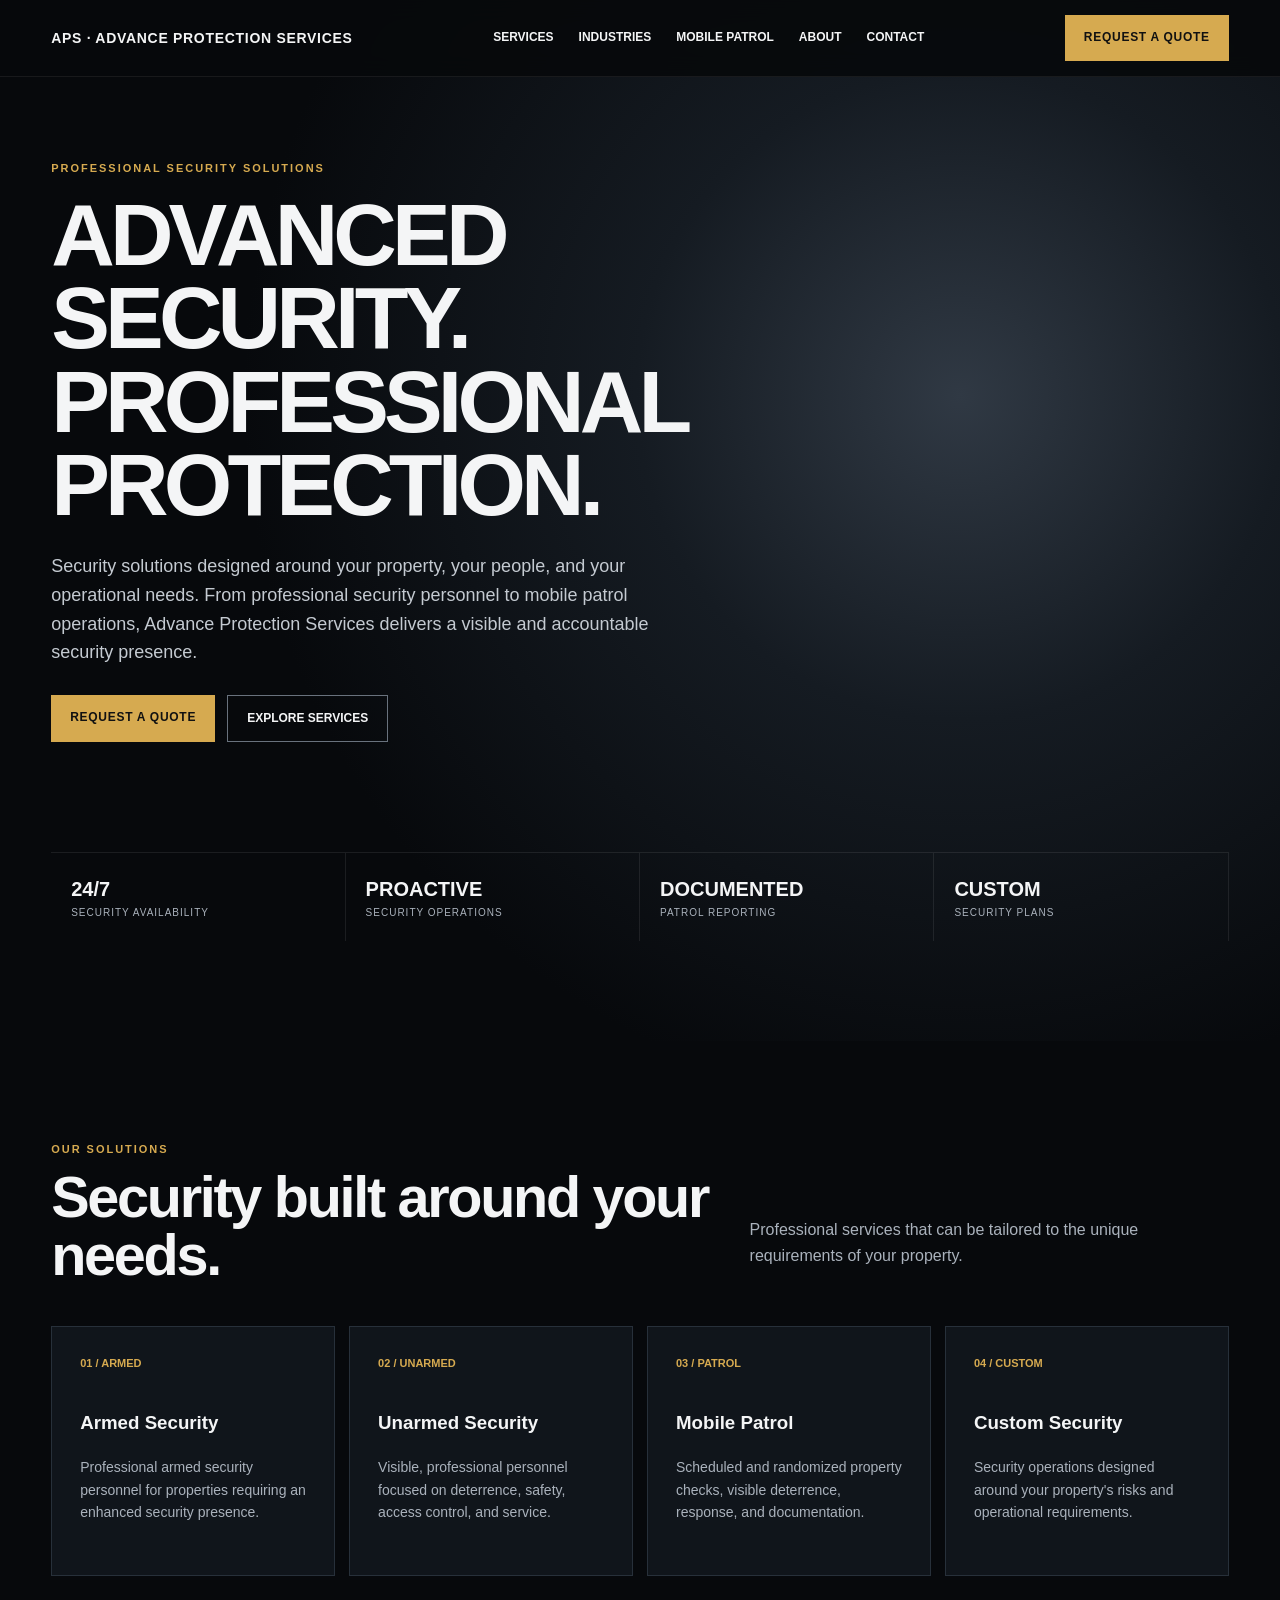
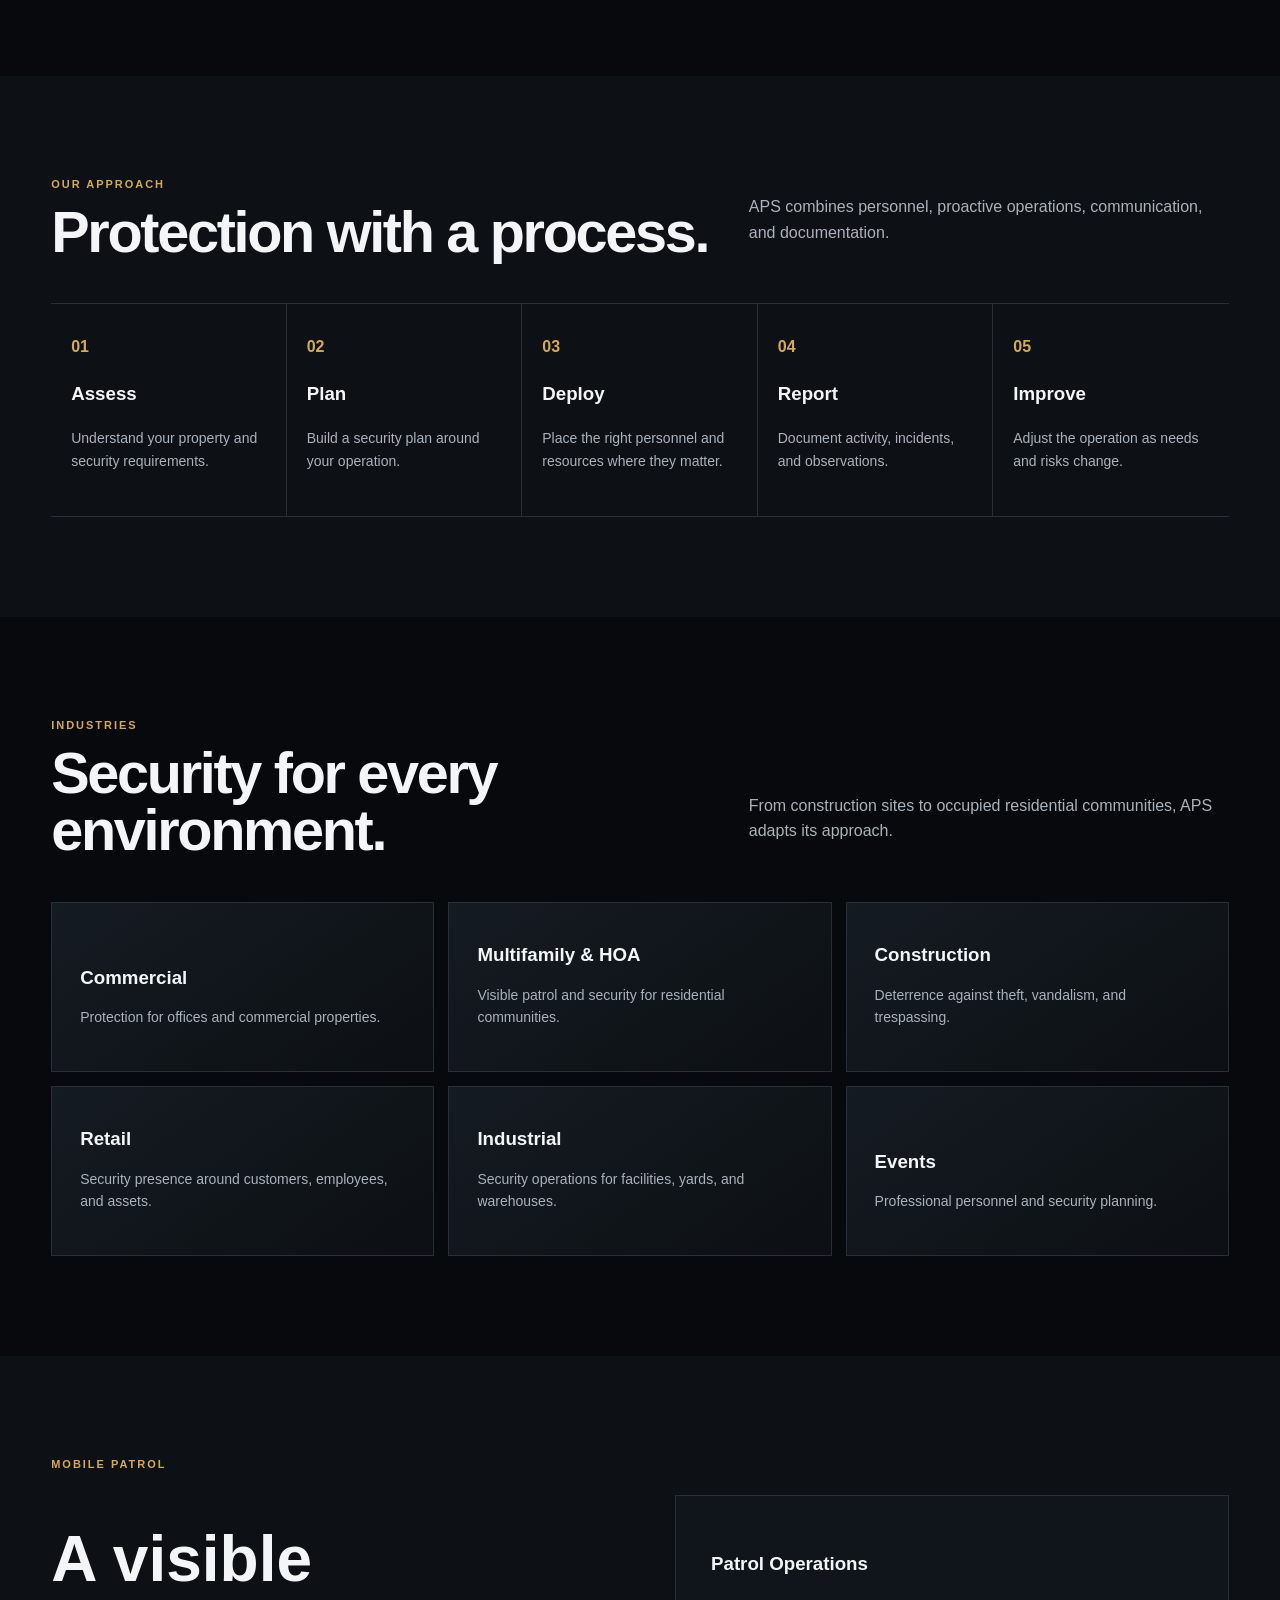
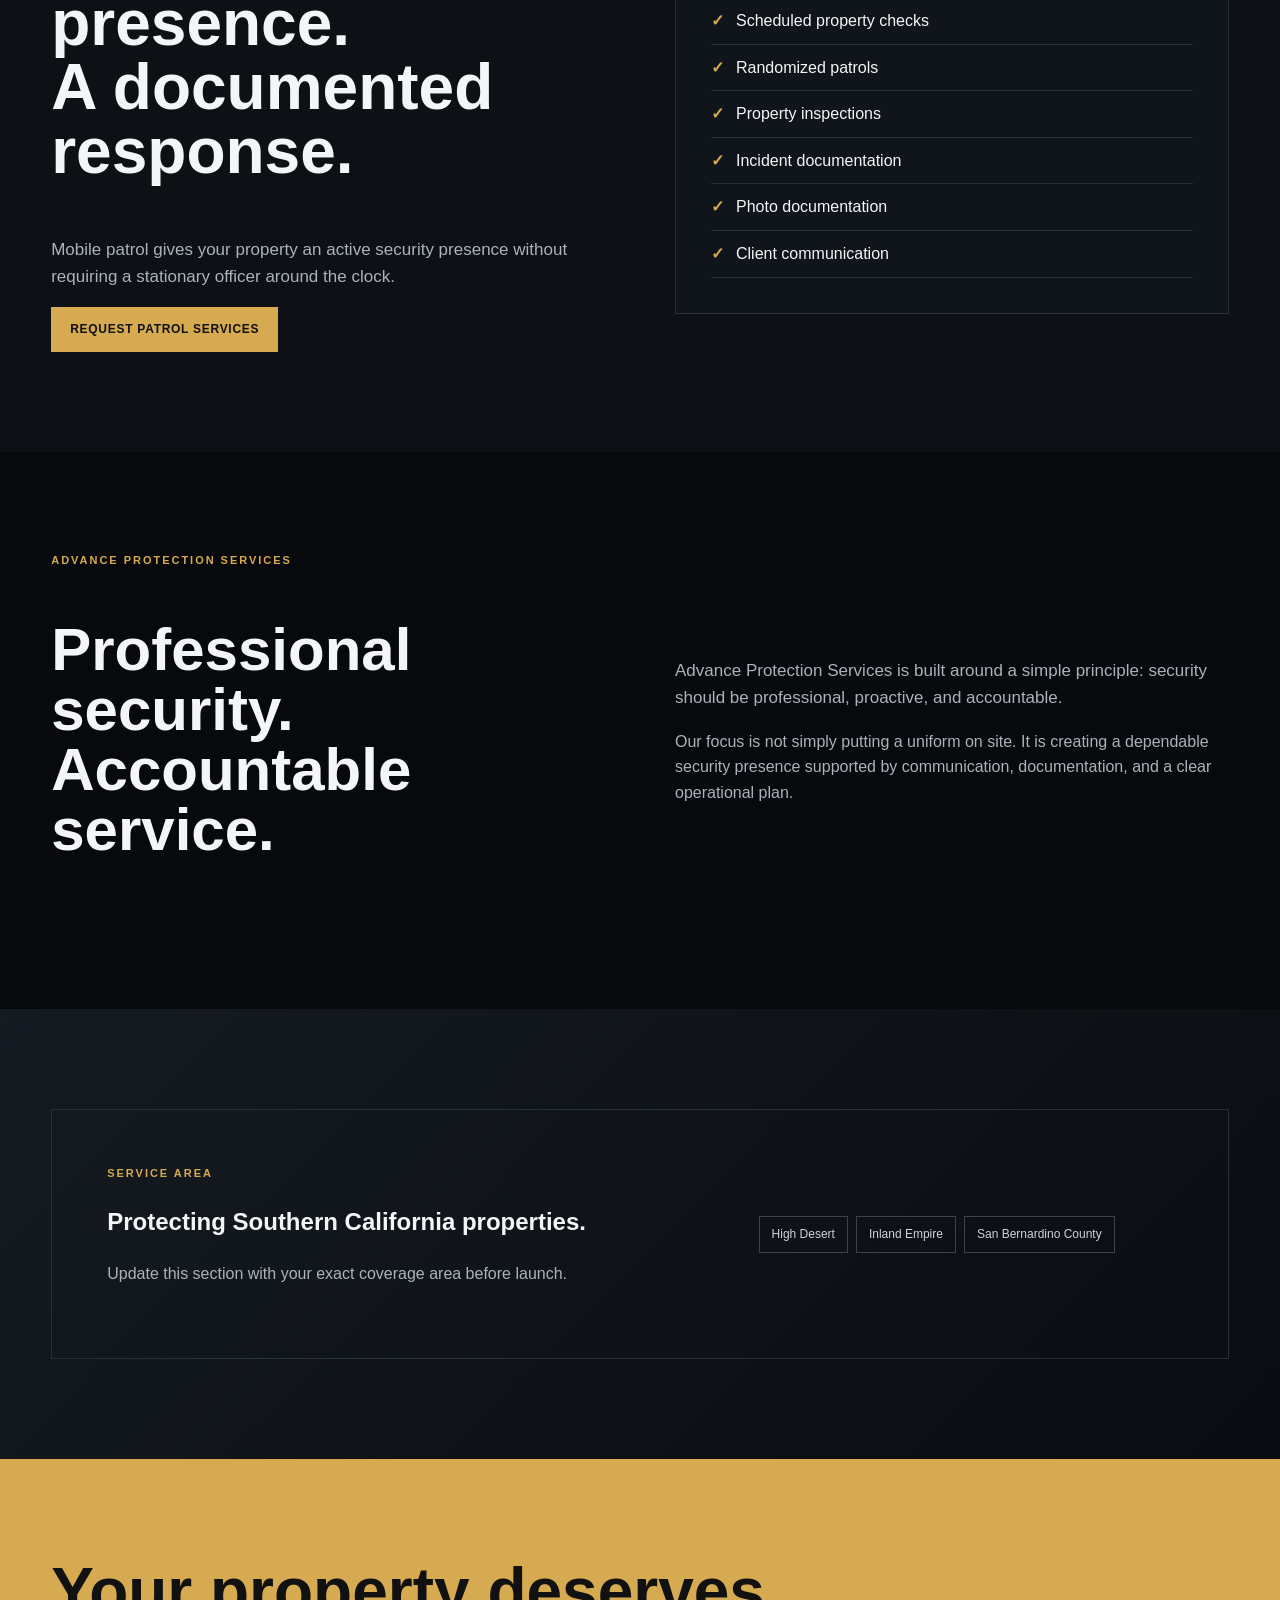
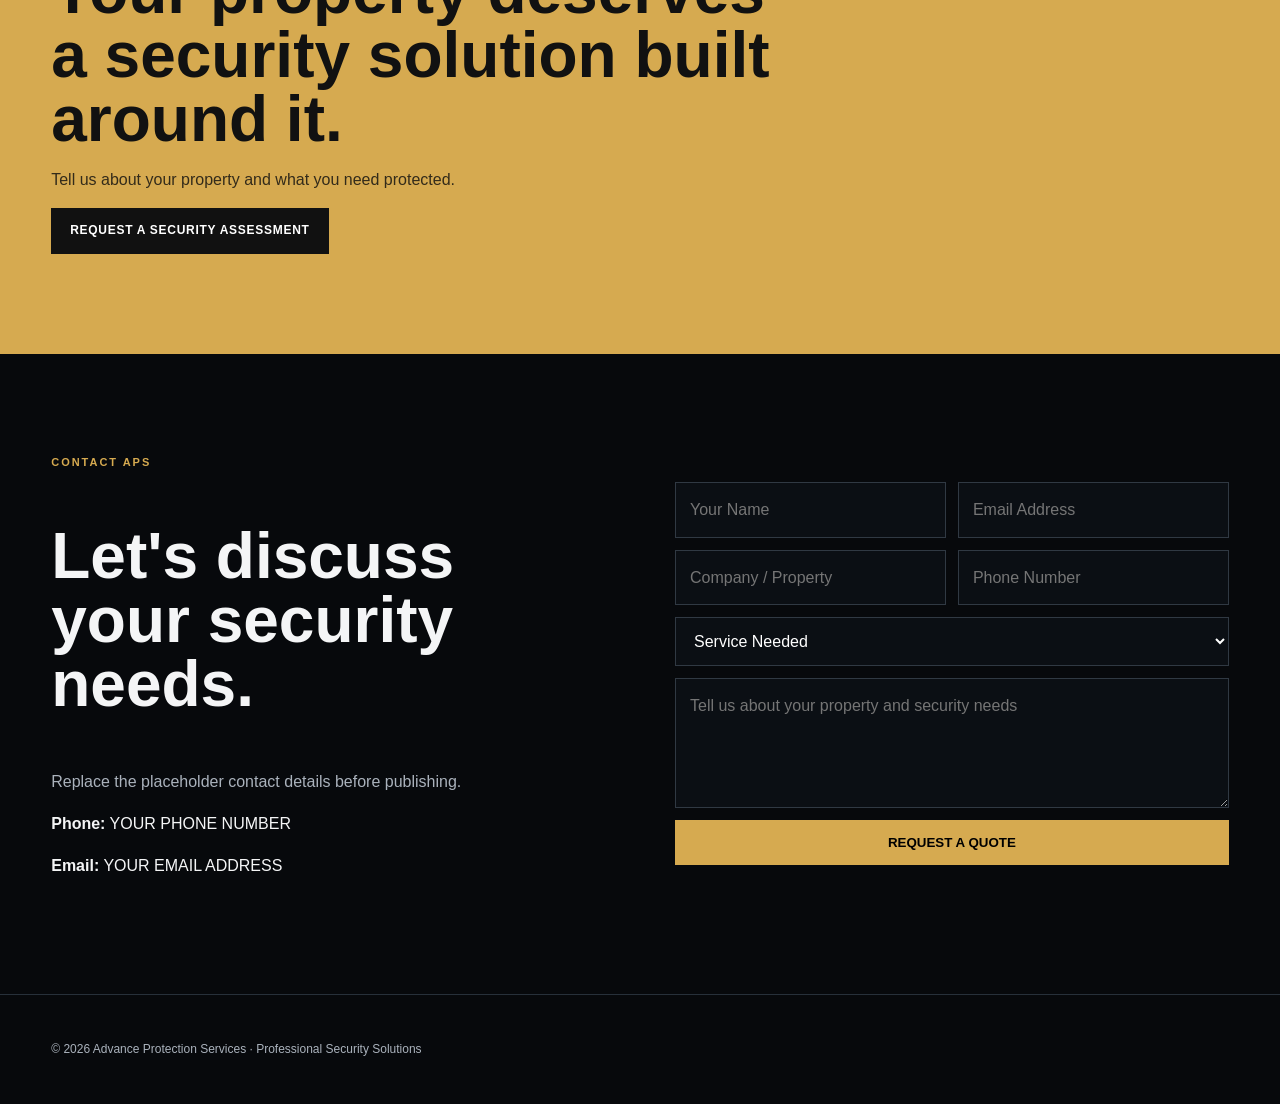
==== index.html @ 165d4939 "Create index.html" ====
<!doctype html><html lang="en"><head><meta charset="utf-8"><meta name="viewport" content="width=device-width,initial-scale=1"><title>Advance Protection Services</title><meta name="description" content="Professional security and mobile patrol services by Advance Protection Services."><style>:root{--bg:#07090c;--panel:#10151b;--line:#27303a;--text:#f4f5f6;--muted:#aab2bc;--gold:#d6aa50}*{box-sizing:border-box}html{scroll-behavior:smooth}body{margin:0;background:var(--bg);color:var(--text);font:16px/1.6 Arial,sans-serif}a{text-decoration:none;color:inherit}.wrap{width:min(1180px,92%);margin:auto}header{position:fixed;top:0;width:100%;z-index:5;background:#07090ce8;backdrop-filter:blur(12px);border-bottom:1px solid #ffffff12}.nav{height:76px;display:flex;align-items:center;justify-content:space-between}.brand{font-weight:800;letter-spacing:.05em;font-size:14px}.links{display:flex;gap:25px;font-size:12px;font-weight:700}.links a:hover{color:var(--gold)}.button{display:inline-block;padding:13px 19px;background:var(--gold);color:#111;font-weight:800;font-size:12px;letter-spacing:.06em}.hero{min-height:820px;padding-top:160px;display:flex;align-items:center;background:radial-gradient(circle at 75% 38%,#303944 0,#151b22 28%,#07090c 62%)}.hero h1{font-size:clamp(48px,7vw,88px);line-height:.95;letter-spacing:-.055em;max-width:800px;margin:15px 0 25px}.eyebrow{color:var(--gold);font-size:11px;font-weight:900;letter-spacing:.18em;text-transform:uppercase}.hero p{max-width:650px;color:#c4cad1;font-size:18px}.actions{display:flex;gap:12px;flex-wrap:wrap;margin-top:28px}.outline{border:1px solid #69727d;padding:13px 19px;font-size:12px;font-weight:800}.stats{margin-top:110px;border-top:1px solid #ffffff15;display:grid;grid-template-columns:repeat(4,1fr)}.stat{padding:20px;border-right:1px solid #ffffff15}.stat b{font-size:20px}.stat small{display:block;color:var(--muted);font-size:10px;letter-spacing:.1em;text-transform:uppercase}section{padding:100px 0}.head{display:flex;justify-content:space-between;gap:35px;align-items:end;margin-bottom:42px}.head h2{font-size:clamp(35px,4.5vw,58px);line-height:1;margin:10px 0 0;letter-spacing:-.04em}.head p{max-width:480px;color:var(--muted)}.cards{display:grid;grid-template-columns:repeat(4,1fr);gap:14px}.card{background:var(--panel);border:1px solid var(--line);padding:28px;min-height:250px}.num{color:var(--gold);font-size:11px;font-weight:800}.card h3{margin-top:35px}.card p,.step p,.industry p{color:var(--muted);font-size:14px}.dark{background:#0d1116}.steps{display:grid;grid-template-columns:repeat(5,1fr);border-block:1px solid var(--line)}.step{padding:30px 20px;border-right:1px solid var(--line)}.step:last-child{border:0}.step b{color:var(--gold)}.industries{display:grid;grid-template-columns:repeat(3,1fr);gap:14px}.industry{min-height:170px;padding:28px;background:linear-gradient(145deg,#151b22,#0c1014);border:1px solid var(--line);display:flex;flex-direction:column;justify-content:end}.industry h3{margin:0}.split{display:grid;grid-template-columns:1fr 1fr;gap:70px;align-items:center}.feature{background:var(--panel);border:1px solid var(--line);padding:35px}.check{padding:10px 0;border-bottom:1px solid var(--line)}.check:before{content:'✓';color:var(--gold);font-weight:900;margin-right:12px}.area{background:linear-gradient(135deg,#151b22,#090c10)}.area-box{border:1px solid var(--line);padding:55px;display:grid;grid-template-columns:1.2fr .8fr;gap:30px}.pills{display:flex;flex-wrap:wrap;gap:8px;align-content:center}.pill{border:1px solid #3a444f;padding:8px 12px;color:#cdd3da;font-size:12px}.quote{background:var(--gold);color:#111}.quote h2{font-size:clamp(38px,5vw,65px);line-height:1;max-width:760px;margin:0}.quote p{max-width:580px;color:#332b1a}.darkbtn{background:#111;color:#fff}.contact form{display:grid;gap:12px}.grid2{display:grid;grid-template-columns:1fr 1fr;gap:12px}input,select,textarea{width:100%;background:#0b0f14;color:white;border:1px solid #303943;padding:14px;font:inherit}textarea{min-height:130px}.submit{background:var(--gold);border:0;padding:15px;font-weight:900;cursor:pointer}footer{padding:45px 0;border-top:1px solid var(--line);color:var(--muted);font-size:12px}@media(max-width:900px){.links{display:none}.cards{grid-template-columns:1fr 1fr}.steps{grid-template-columns:1fr 1fr}.step:nth-child(2n){border-right:0}.industries{grid-template-columns:1fr 1fr}.split,.area-box{grid-template-columns:1fr}.stats{grid-template-columns:1fr 1fr}}@media(max-width:600px){section{padding:75px 0}.hero{min-height:850px}.hero h1{font-size:50px}.cards,.industries,.steps,.grid2{grid-template-columns:1fr}.steps .step{border-right:0;border-bottom:1px solid var(--line)}.stats{margin-top:70px}.area-box{padding:28px}.head{display:block}}
</style></head><body><header><div class="wrap nav"><a class="brand" href="#home">APS · ADVANCE PROTECTION SERVICES</a><nav class="links"><a href="#services">SERVICES</a><a href="#industries">INDUSTRIES</a><a href="#patrol">MOBILE PATROL</a><a href="#about">ABOUT</a><a href="#contact">CONTACT</a></nav><a class="button" href="#contact">REQUEST A QUOTE</a></div></header><main><section class="hero" id="home"><div class="wrap"><div class="eyebrow">Professional Security Solutions</div><h1>ADVANCED SECURITY.<br>PROFESSIONAL PROTECTION.</h1><p>Security solutions designed around your property, your people, and your operational needs. From professional security personnel to mobile patrol operations, Advance Protection Services delivers a visible and accountable security presence.</p><div class="actions"><a class="button" href="#contact">REQUEST A QUOTE</a><a class="outline" href="#services">EXPLORE SERVICES</a></div><div class="stats"><div class="stat"><b>24/7</b><small>Security Availability</small></div><div class="stat"><b>PROACTIVE</b><small>Security Operations</small></div><div class="stat"><b>DOCUMENTED</b><small>Patrol Reporting</small></div><div class="stat"><b>CUSTOM</b><small>Security Plans</small></div></div></div></section><section id="services"><div class="wrap"><div class="head"><div><div class="eyebrow">Our Solutions</div><h2>Security built around your needs.</h2></div><p>Professional services that can be tailored to the unique requirements of your property.</p></div><div class="cards"><article class="card"><div class="num">01 / ARMED</div><h3>Armed Security</h3><p>Professional armed security personnel for properties requiring an enhanced security presence.</p></article><article class="card"><div class="num">02 / UNARMED</div><h3>Unarmed Security</h3><p>Visible, professional personnel focused on deterrence, safety, access control, and service.</p></article><article class="card"><div class="num">03 / PATROL</div><h3>Mobile Patrol</h3><p>Scheduled and randomized property checks, visible deterrence, response, and documentation.</p></article><article class="card"><div class="num">04 / CUSTOM</div><h3>Custom Security</h3><p>Security operations designed around your property's risks and operational requirements.</p></article></div></div></section><section class="dark"><div class="wrap"><div class="head"><div><div class="eyebrow">Our Approach</div><h2>Protection with a process.</h2></div><p>APS combines personnel, proactive operations, communication, and documentation.</p></div><div class="steps"><div class="step"><b>01</b><h3>Assess</h3><p>Understand your property and security requirements.</p></div><div class="step"><b>02</b><h3>Plan</h3><p>Build a security plan around your operation.</p></div><div class="step"><b>03</b><h3>Deploy</h3><p>Place the right personnel and resources where they matter.</p></div><div class="step"><b>04</b><h3>Report</h3><p>Document activity, incidents, and observations.</p></div><div class="step"><b>05</b><h3>Improve</h3><p>Adjust the operation as needs and risks change.</p></div></div></div></section><section id="industries"><div class="wrap"><div class="head"><div><div class="eyebrow">Industries</div><h2>Security for every environment.</h2></div><p>From construction sites to occupied residential communities, APS adapts its approach.</p></div><div class="industries"><div class="industry"><h3>Commercial</h3><p>Protection for offices and commercial properties.</p></div><div class="industry"><h3>Multifamily & HOA</h3><p>Visible patrol and security for residential communities.</p></div><div class="industry"><h3>Construction</h3><p>Deterrence against theft, vandalism, and trespassing.</p></div><div class="industry"><h3>Retail</h3><p>Security presence around customers, employees, and assets.</p></div><div class="industry"><h3>Industrial</h3><p>Security operations for facilities, yards, and warehouses.</p></div><div class="industry"><h3>Events</h3><p>Professional personnel and security planning.</p></div></div></div></section><section id="patrol" class="dark"><div class="wrap split"><div><div class="eyebrow">Mobile Patrol</div><h2 style="font-size:clamp(38px,5vw,64px);line-height:1">A visible presence.<br>A documented response.</h2><p style="color:var(--muted);font-size:17px">Mobile patrol gives your property an active security presence without requiring a stationary officer around the clock.</p><a class="button" href="#contact">REQUEST PATROL SERVICES</a></div><div class="feature"><h3>Patrol Operations</h3><div class="check">Scheduled property checks</div><div class="check">Randomized patrols</div><div class="check">Property inspections</div><div class="check">Incident documentation</div><div class="check">Photo documentation</div><div class="check">Client communication</div></div></div></section><section id="about"><div class="wrap split"><div><div class="eyebrow">Advance Protection Services</div><h2 style="font-size:clamp(38px,5vw,60px);line-height:1">Professional security. Accountable service.</h2></div><div><p style="color:var(--muted);font-size:17px">Advance Protection Services is built around a simple principle: security should be professional, proactive, and accountable.</p><p style="color:var(--muted)">Our focus is not simply putting a uniform on site. It is creating a dependable security presence supported by communication, documentation, and a clear operational plan.</p></div></div></section><section class="area"><div class="wrap area-box"><div><div class="eyebrow">Service Area</div><h2>Protecting Southern California properties.</h2><p style="color:var(--muted)">Update this section with your exact coverage area before launch.</p></div><div class="pills"><span class="pill">High Desert</span><span class="pill">Inland Empire</span><span class="pill">San Bernardino County</span></div></div></section><section class="quote"><div class="wrap"><h2>Your property deserves a security solution built around it.</h2><p>Tell us about your property and what you need protected.</p><a class="button darkbtn" href="#contact">REQUEST A SECURITY ASSESSMENT</a></div></section><section id="contact"><div class="wrap split"><div><div class="eyebrow">Contact APS</div><h2 style="font-size:clamp(40px,5vw,65px);line-height:1">Let's discuss your security needs.</h2><p style="color:var(--muted)">Replace the placeholder contact details before publishing.</p><p><b>Phone:</b> YOUR PHONE NUMBER</p><p><b>Email:</b> YOUR EMAIL ADDRESS</p></div><div class="contact"><form onsubmit="event.preventDefault();alert('Form demo: connect this form to an email/form service before publishing.');"><div class="grid2"><input required placeholder="Your Name"><input required type="email" placeholder="Email Address"></div><div class="grid2"><input placeholder="Company / Property"><input placeholder="Phone Number"></div><select><option>Service Needed</option><option>Armed Security</option><option>Unarmed Security</option><option>Mobile Patrol</option><option>Custom Security</option></select><textarea placeholder="Tell us about your property and security needs"></textarea><button class="submit">REQUEST A QUOTE</button></form></div></div></section></main><footer><div class="wrap">© 2026 Advance Protection Services · Professional Security Solutions</div></footer></body></html>
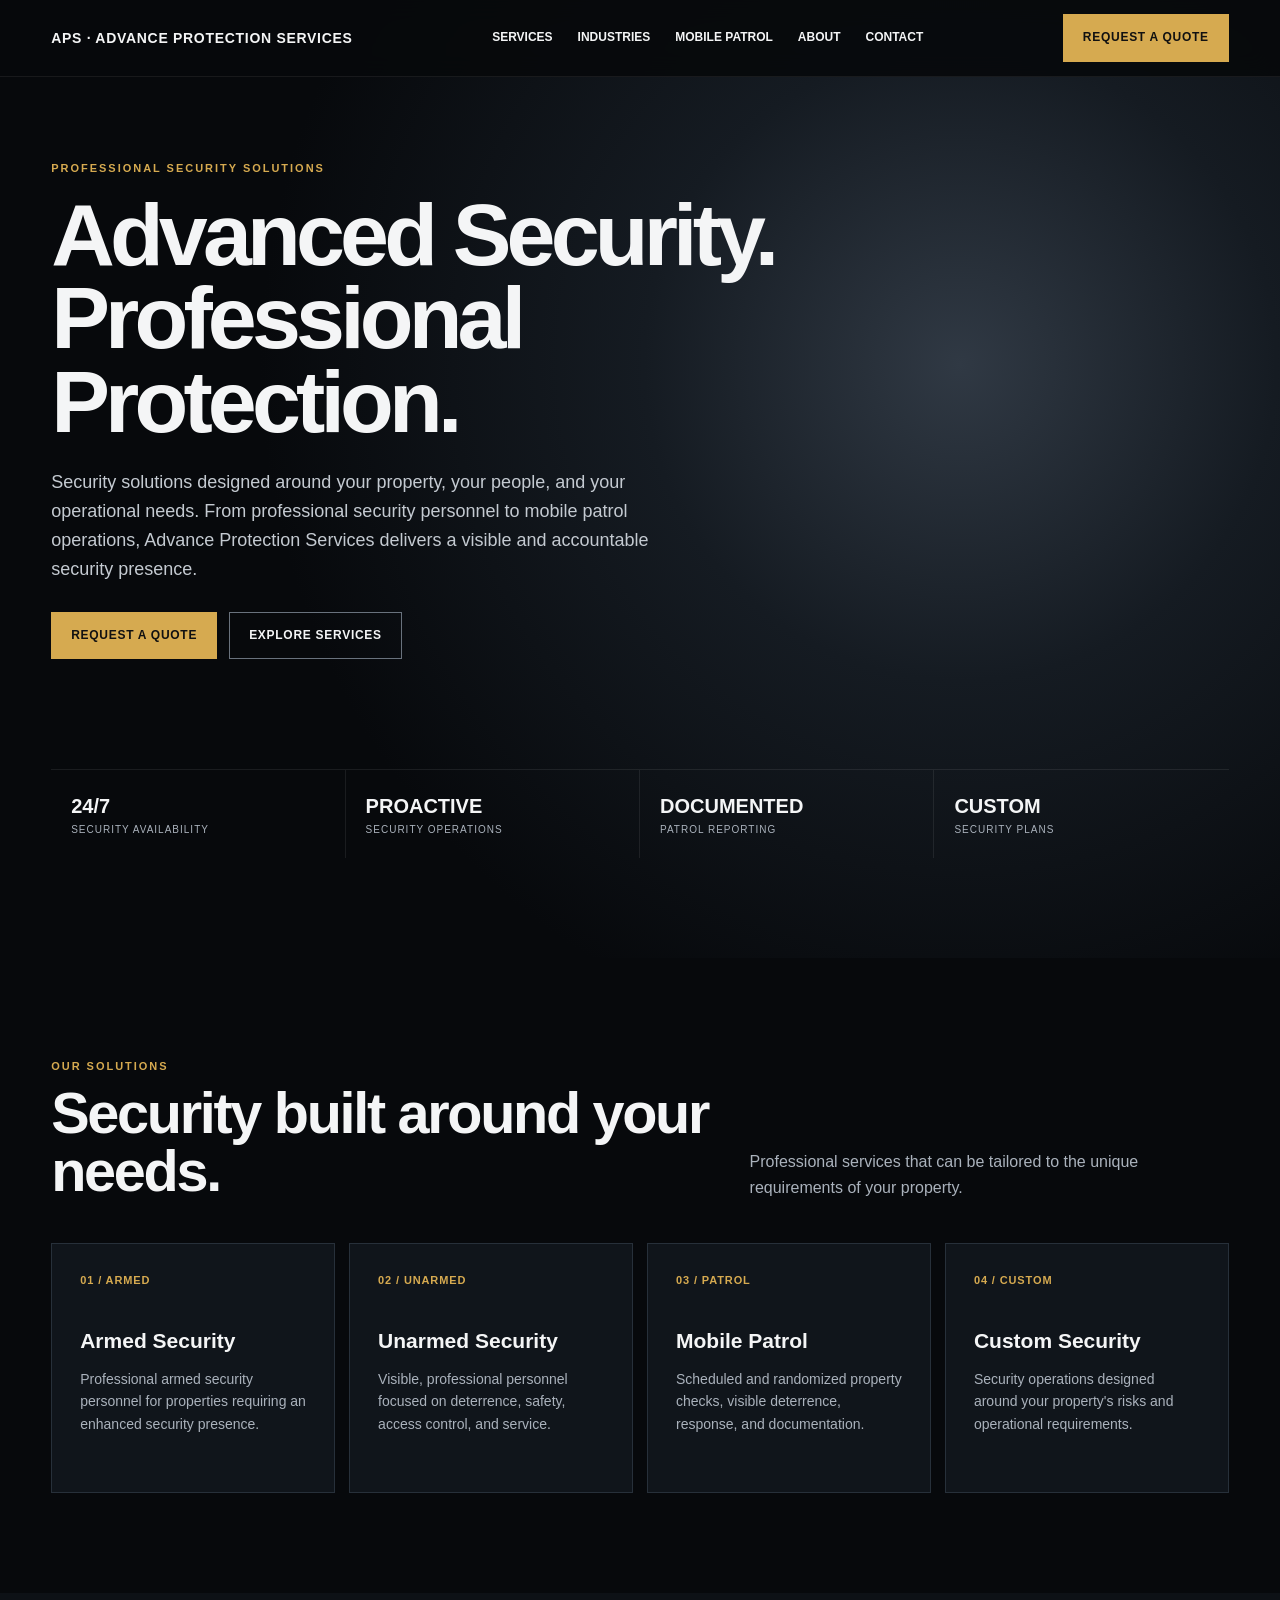
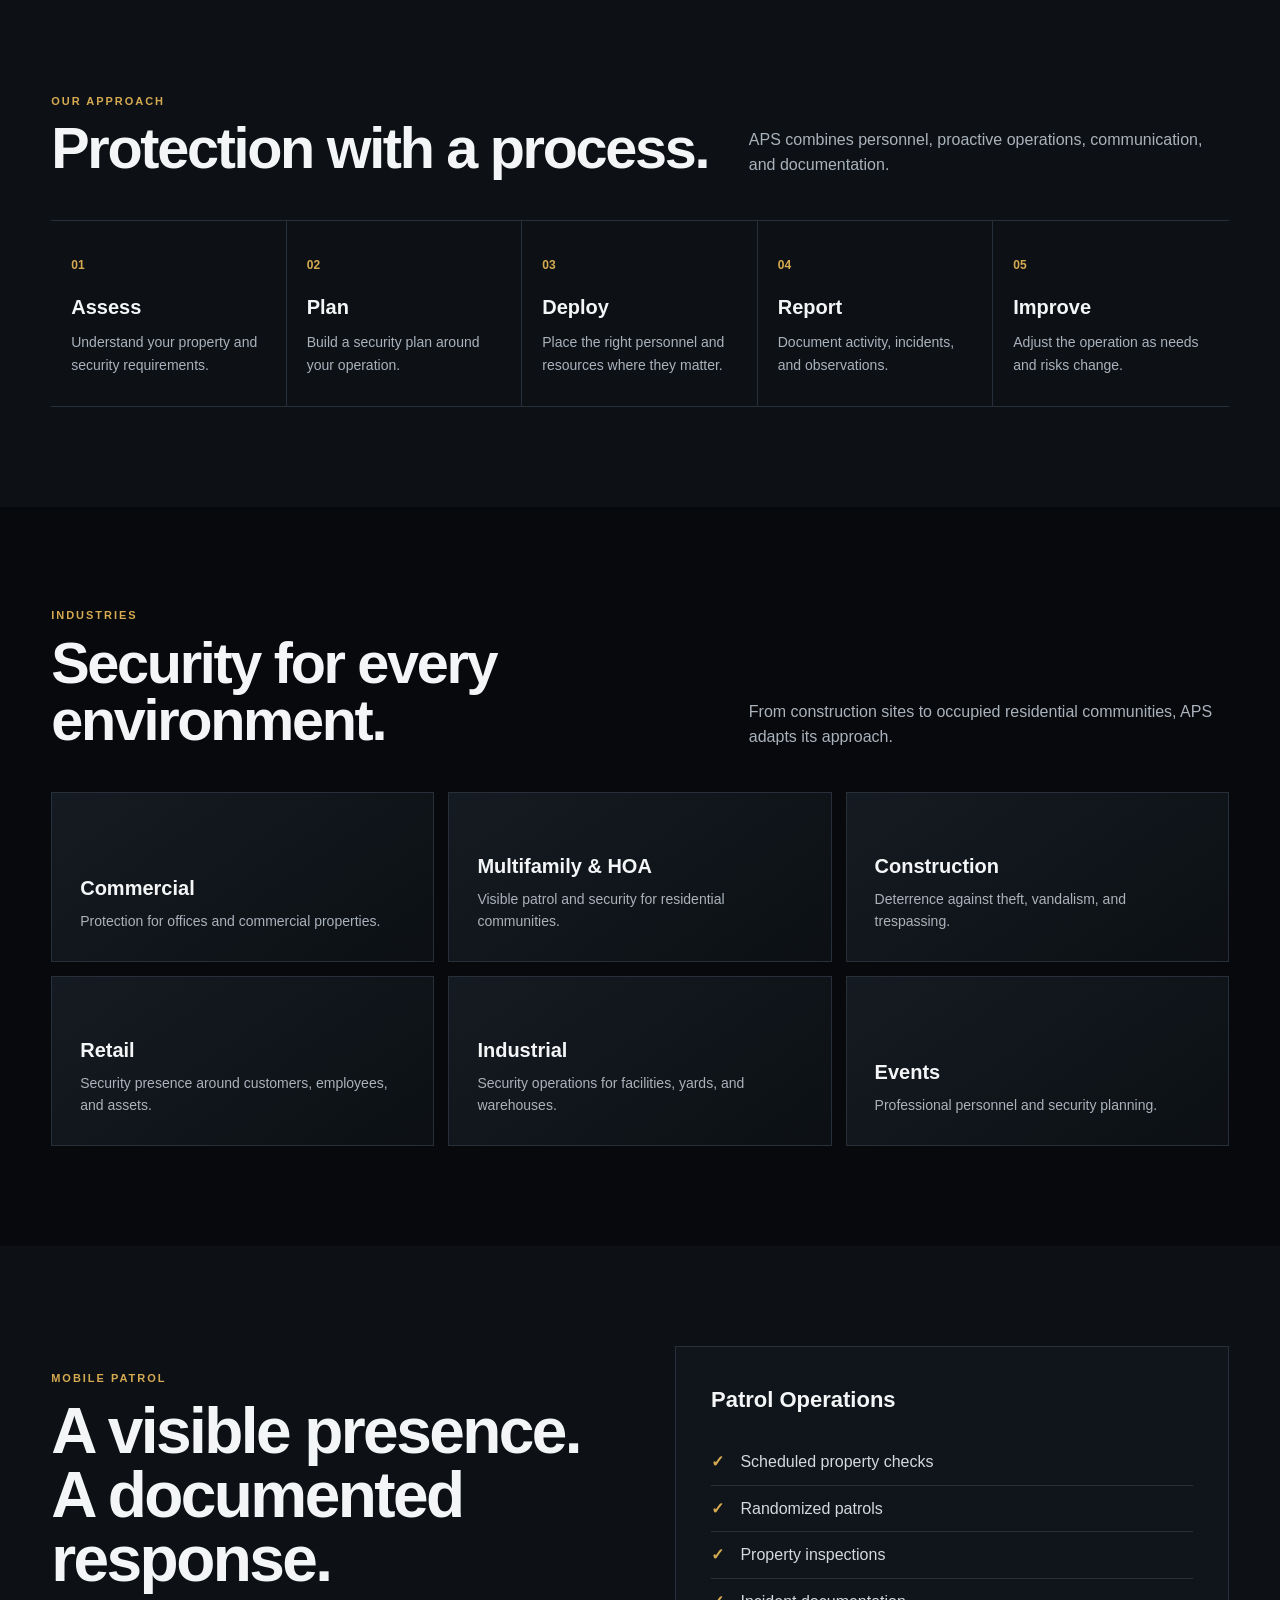
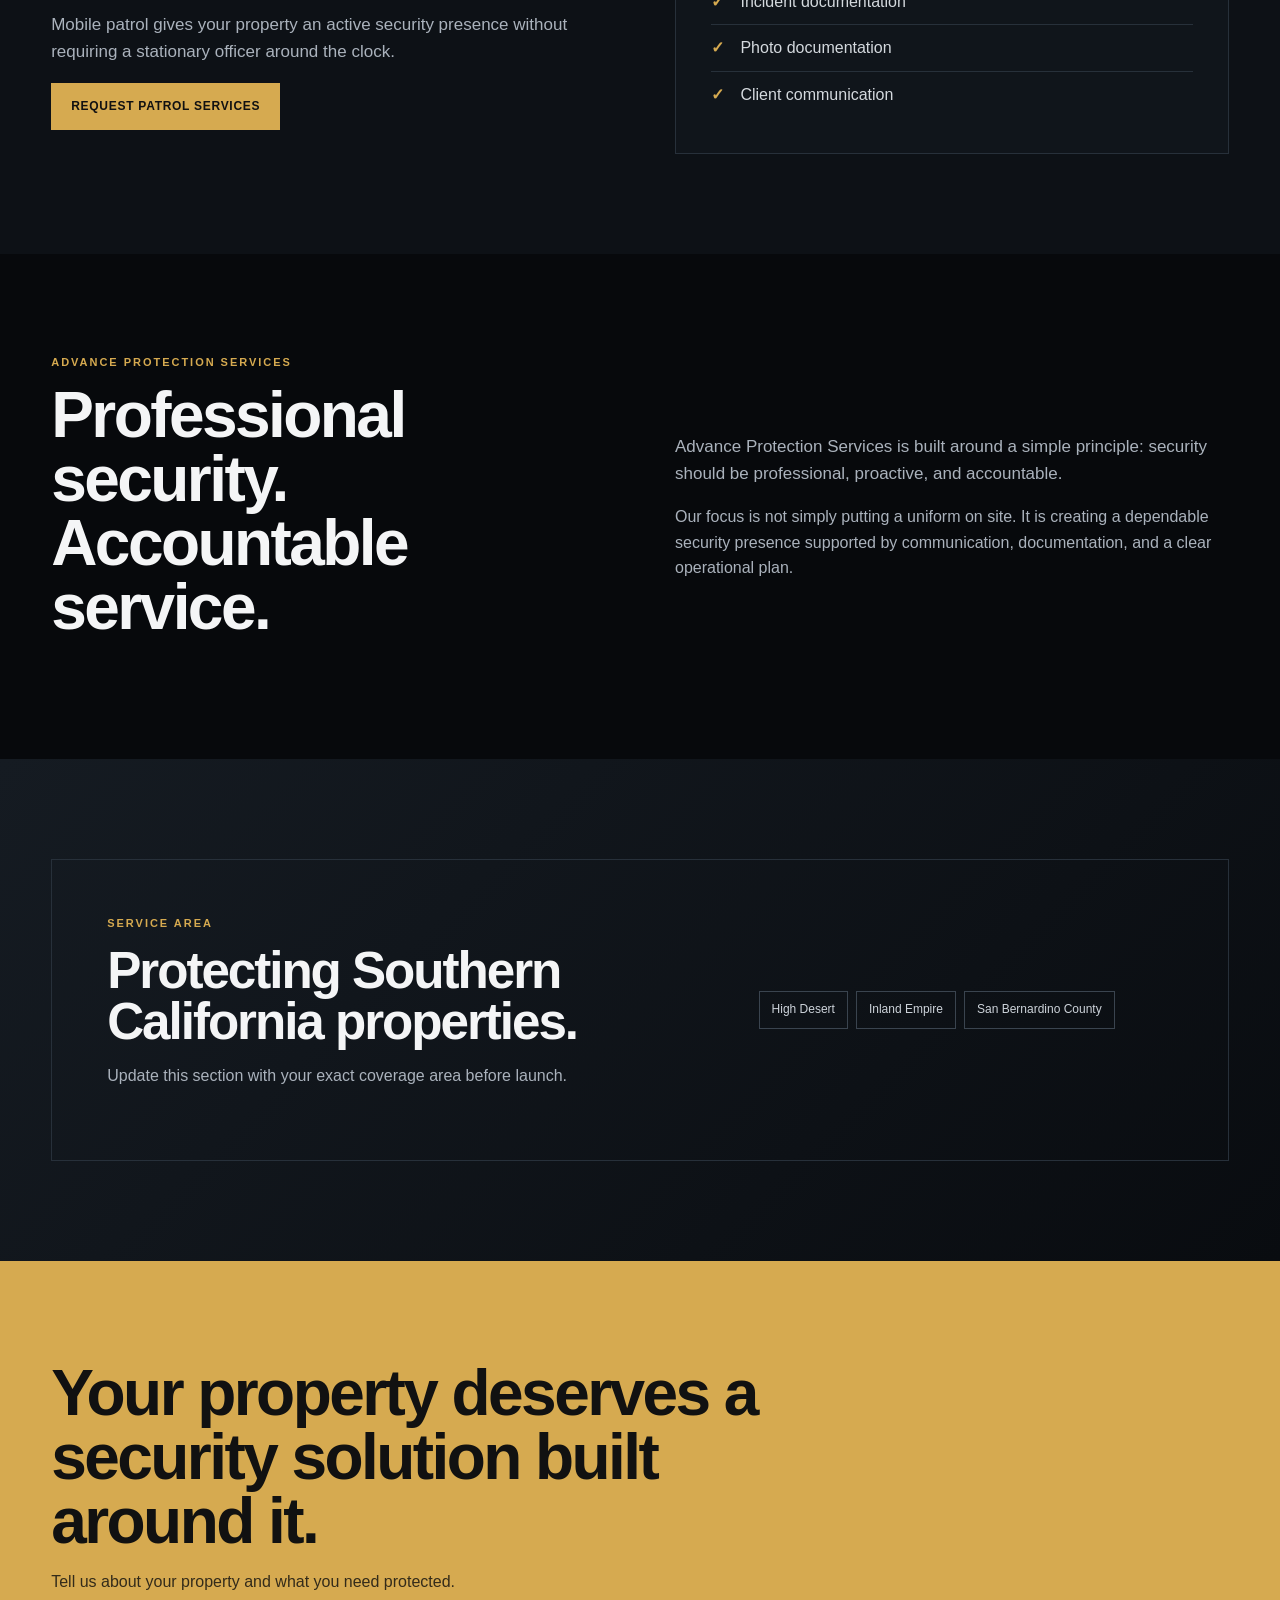
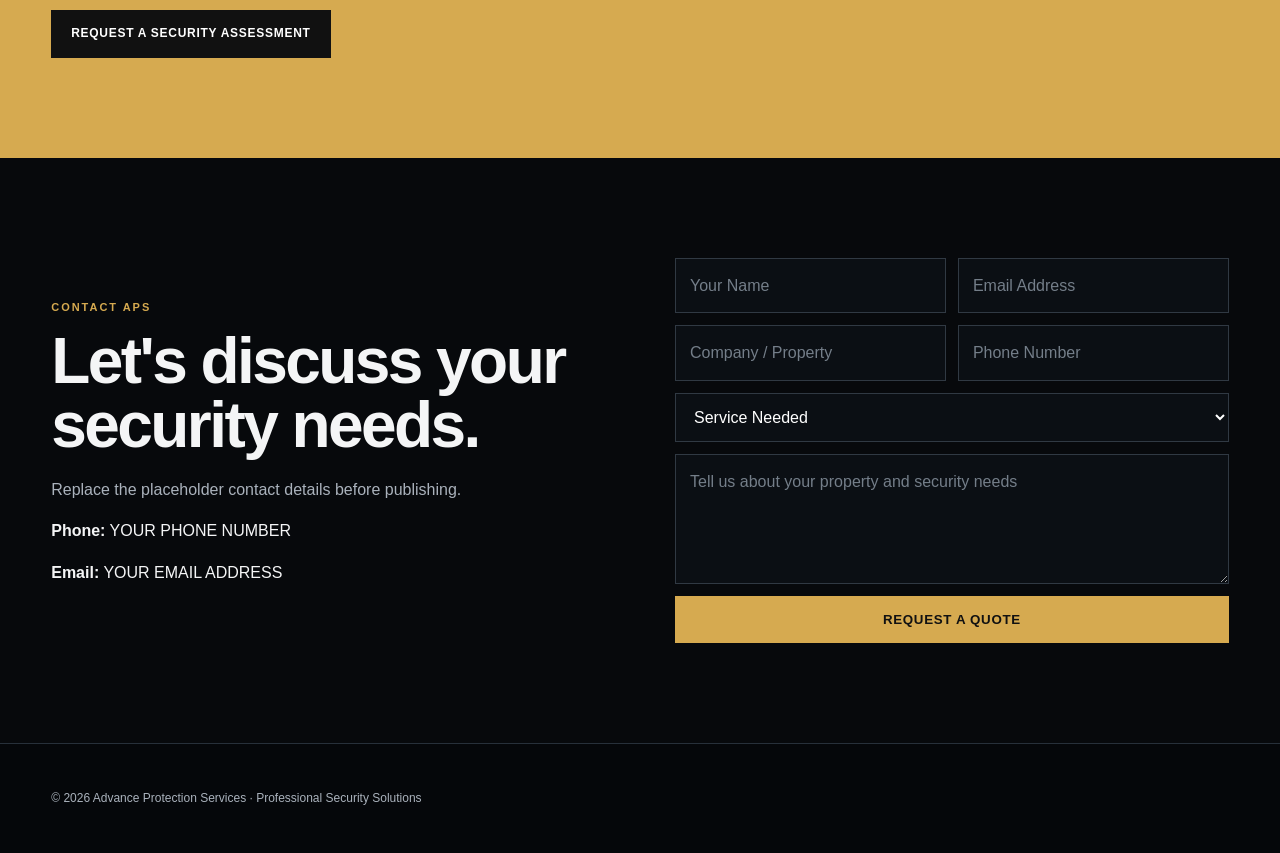
==== commit 0cbd8390: "Changes 0.1" ====
--- a/index.html
+++ b/index.html
@@ -1,2 +1,749 @@
-<!doctype html><html lang="en"><head><meta charset="utf-8"><meta name="viewport" content="width=device-width,initial-scale=1"><title>Advance Protection Services</title><meta name="description" content="Professional security and mobile patrol services by Advance Protection Services."><style>:root{--bg:#07090c;--panel:#10151b;--line:#27303a;--text:#f4f5f6;--muted:#aab2bc;--gold:#d6aa50}*{box-sizing:border-box}html{scroll-behavior:smooth}body{margin:0;background:var(--bg);color:var(--text);font:16px/1.6 Arial,sans-serif}a{text-decoration:none;color:inherit}.wrap{width:min(1180px,92%);margin:auto}header{position:fixed;top:0;width:100%;z-index:5;background:#07090ce8;backdrop-filter:blur(12px);border-bottom:1px solid #ffffff12}.nav{height:76px;display:flex;align-items:center;justify-content:space-between}.brand{font-weight:800;letter-spacing:.05em;font-size:14px}.links{display:flex;gap:25px;font-size:12px;font-weight:700}.links a:hover{color:var(--gold)}.button{display:inline-block;padding:13px 19px;background:var(--gold);color:#111;font-weight:800;font-size:12px;letter-spacing:.06em}.hero{min-height:820px;padding-top:160px;display:flex;align-items:center;background:radial-gradient(circle at 75% 38%,#303944 0,#151b22 28%,#07090c 62%)}.hero h1{font-size:clamp(48px,7vw,88px);line-height:.95;letter-spacing:-.055em;max-width:800px;margin:15px 0 25px}.eyebrow{color:var(--gold);font-size:11px;font-weight:900;letter-spacing:.18em;text-transform:uppercase}.hero p{max-width:650px;color:#c4cad1;font-size:18px}.actions{display:flex;gap:12px;flex-wrap:wrap;margin-top:28px}.outline{border:1px solid #69727d;padding:13px 19px;font-size:12px;font-weight:800}.stats{margin-top:110px;border-top:1px solid #ffffff15;display:grid;grid-template-columns:repeat(4,1fr)}.stat{padding:20px;border-right:1px solid #ffffff15}.stat b{font-size:20px}.stat small{display:block;color:var(--muted);font-size:10px;letter-spacing:.1em;text-transform:uppercase}section{padding:100px 0}.head{display:flex;justify-content:space-between;gap:35px;align-items:end;margin-bottom:42px}.head h2{font-size:clamp(35px,4.5vw,58px);line-height:1;margin:10px 0 0;letter-spacing:-.04em}.head p{max-width:480px;color:var(--muted)}.cards{display:grid;grid-template-columns:repeat(4,1fr);gap:14px}.card{background:var(--panel);border:1px solid var(--line);padding:28px;min-height:250px}.num{color:var(--gold);font-size:11px;font-weight:800}.card h3{margin-top:35px}.card p,.step p,.industry p{color:var(--muted);font-size:14px}.dark{background:#0d1116}.steps{display:grid;grid-template-columns:repeat(5,1fr);border-block:1px solid var(--line)}.step{padding:30px 20px;border-right:1px solid var(--line)}.step:last-child{border:0}.step b{color:var(--gold)}.industries{display:grid;grid-template-columns:repeat(3,1fr);gap:14px}.industry{min-height:170px;padding:28px;background:linear-gradient(145deg,#151b22,#0c1014);border:1px solid var(--line);display:flex;flex-direction:column;justify-content:end}.industry h3{margin:0}.split{display:grid;grid-template-columns:1fr 1fr;gap:70px;align-items:center}.feature{background:var(--panel);border:1px solid var(--line);padding:35px}.check{padding:10px 0;border-bottom:1px solid var(--line)}.check:before{content:'✓';color:var(--gold);font-weight:900;margin-right:12px}.area{background:linear-gradient(135deg,#151b22,#090c10)}.area-box{border:1px solid var(--line);padding:55px;display:grid;grid-template-columns:1.2fr .8fr;gap:30px}.pills{display:flex;flex-wrap:wrap;gap:8px;align-content:center}.pill{border:1px solid #3a444f;padding:8px 12px;color:#cdd3da;font-size:12px}.quote{background:var(--gold);color:#111}.quote h2{font-size:clamp(38px,5vw,65px);line-height:1;max-width:760px;margin:0}.quote p{max-width:580px;color:#332b1a}.darkbtn{background:#111;color:#fff}.contact form{display:grid;gap:12px}.grid2{display:grid;grid-template-columns:1fr 1fr;gap:12px}input,select,textarea{width:100%;background:#0b0f14;color:white;border:1px solid #303943;padding:14px;font:inherit}textarea{min-height:130px}.submit{background:var(--gold);border:0;padding:15px;font-weight:900;cursor:pointer}footer{padding:45px 0;border-top:1px solid var(--line);color:var(--muted);font-size:12px}@media(max-width:900px){.links{display:none}.cards{grid-template-columns:1fr 1fr}.steps{grid-template-columns:1fr 1fr}.step:nth-child(2n){border-right:0}.industries{grid-template-columns:1fr 1fr}.split,.area-box{grid-template-columns:1fr}.stats{grid-template-columns:1fr 1fr}}@media(max-width:600px){section{padding:75px 0}.hero{min-height:850px}.hero h1{font-size:50px}.cards,.industries,.steps,.grid2{grid-template-columns:1fr}.steps .step{border-right:0;border-bottom:1px solid var(--line)}.stats{margin-top:70px}.area-box{padding:28px}.head{display:block}}
-</style></head><body><header><div class="wrap nav"><a class="brand" href="#home">APS · ADVANCE PROTECTION SERVICES</a><nav class="links"><a href="#services">SERVICES</a><a href="#industries">INDUSTRIES</a><a href="#patrol">MOBILE PATROL</a><a href="#about">ABOUT</a><a href="#contact">CONTACT</a></nav><a class="button" href="#contact">REQUEST A QUOTE</a></div></header><main><section class="hero" id="home"><div class="wrap"><div class="eyebrow">Professional Security Solutions</div><h1>ADVANCED SECURITY.<br>PROFESSIONAL PROTECTION.</h1><p>Security solutions designed around your property, your people, and your operational needs. From professional security personnel to mobile patrol operations, Advance Protection Services delivers a visible and accountable security presence.</p><div class="actions"><a class="button" href="#contact">REQUEST A QUOTE</a><a class="outline" href="#services">EXPLORE SERVICES</a></div><div class="stats"><div class="stat"><b>24/7</b><small>Security Availability</small></div><div class="stat"><b>PROACTIVE</b><small>Security Operations</small></div><div class="stat"><b>DOCUMENTED</b><small>Patrol Reporting</small></div><div class="stat"><b>CUSTOM</b><small>Security Plans</small></div></div></div></section><section id="services"><div class="wrap"><div class="head"><div><div class="eyebrow">Our Solutions</div><h2>Security built around your needs.</h2></div><p>Professional services that can be tailored to the unique requirements of your property.</p></div><div class="cards"><article class="card"><div class="num">01 / ARMED</div><h3>Armed Security</h3><p>Professional armed security personnel for properties requiring an enhanced security presence.</p></article><article class="card"><div class="num">02 / UNARMED</div><h3>Unarmed Security</h3><p>Visible, professional personnel focused on deterrence, safety, access control, and service.</p></article><article class="card"><div class="num">03 / PATROL</div><h3>Mobile Patrol</h3><p>Scheduled and randomized property checks, visible deterrence, response, and documentation.</p></article><article class="card"><div class="num">04 / CUSTOM</div><h3>Custom Security</h3><p>Security operations designed around your property's risks and operational requirements.</p></article></div></div></section><section class="dark"><div class="wrap"><div class="head"><div><div class="eyebrow">Our Approach</div><h2>Protection with a process.</h2></div><p>APS combines personnel, proactive operations, communication, and documentation.</p></div><div class="steps"><div class="step"><b>01</b><h3>Assess</h3><p>Understand your property and security requirements.</p></div><div class="step"><b>02</b><h3>Plan</h3><p>Build a security plan around your operation.</p></div><div class="step"><b>03</b><h3>Deploy</h3><p>Place the right personnel and resources where they matter.</p></div><div class="step"><b>04</b><h3>Report</h3><p>Document activity, incidents, and observations.</p></div><div class="step"><b>05</b><h3>Improve</h3><p>Adjust the operation as needs and risks change.</p></div></div></div></section><section id="industries"><div class="wrap"><div class="head"><div><div class="eyebrow">Industries</div><h2>Security for every environment.</h2></div><p>From construction sites to occupied residential communities, APS adapts its approach.</p></div><div class="industries"><div class="industry"><h3>Commercial</h3><p>Protection for offices and commercial properties.</p></div><div class="industry"><h3>Multifamily & HOA</h3><p>Visible patrol and security for residential communities.</p></div><div class="industry"><h3>Construction</h3><p>Deterrence against theft, vandalism, and trespassing.</p></div><div class="industry"><h3>Retail</h3><p>Security presence around customers, employees, and assets.</p></div><div class="industry"><h3>Industrial</h3><p>Security operations for facilities, yards, and warehouses.</p></div><div class="industry"><h3>Events</h3><p>Professional personnel and security planning.</p></div></div></div></section><section id="patrol" class="dark"><div class="wrap split"><div><div class="eyebrow">Mobile Patrol</div><h2 style="font-size:clamp(38px,5vw,64px);line-height:1">A visible presence.<br>A documented response.</h2><p style="color:var(--muted);font-size:17px">Mobile patrol gives your property an active security presence without requiring a stationary officer around the clock.</p><a class="button" href="#contact">REQUEST PATROL SERVICES</a></div><div class="feature"><h3>Patrol Operations</h3><div class="check">Scheduled property checks</div><div class="check">Randomized patrols</div><div class="check">Property inspections</div><div class="check">Incident documentation</div><div class="check">Photo documentation</div><div class="check">Client communication</div></div></div></section><section id="about"><div class="wrap split"><div><div class="eyebrow">Advance Protection Services</div><h2 style="font-size:clamp(38px,5vw,60px);line-height:1">Professional security. Accountable service.</h2></div><div><p style="color:var(--muted);font-size:17px">Advance Protection Services is built around a simple principle: security should be professional, proactive, and accountable.</p><p style="color:var(--muted)">Our focus is not simply putting a uniform on site. It is creating a dependable security presence supported by communication, documentation, and a clear operational plan.</p></div></div></section><section class="area"><div class="wrap area-box"><div><div class="eyebrow">Service Area</div><h2>Protecting Southern California properties.</h2><p style="color:var(--muted)">Update this section with your exact coverage area before launch.</p></div><div class="pills"><span class="pill">High Desert</span><span class="pill">Inland Empire</span><span class="pill">San Bernardino County</span></div></div></section><section class="quote"><div class="wrap"><h2>Your property deserves a security solution built around it.</h2><p>Tell us about your property and what you need protected.</p><a class="button darkbtn" href="#contact">REQUEST A SECURITY ASSESSMENT</a></div></section><section id="contact"><div class="wrap split"><div><div class="eyebrow">Contact APS</div><h2 style="font-size:clamp(40px,5vw,65px);line-height:1">Let's discuss your security needs.</h2><p style="color:var(--muted)">Replace the placeholder contact details before publishing.</p><p><b>Phone:</b> YOUR PHONE NUMBER</p><p><b>Email:</b> YOUR EMAIL ADDRESS</p></div><div class="contact"><form onsubmit="event.preventDefault();alert('Form demo: connect this form to an email/form service before publishing.');"><div class="grid2"><input required placeholder="Your Name"><input required type="email" placeholder="Email Address"></div><div class="grid2"><input placeholder="Company / Property"><input placeholder="Phone Number"></div><select><option>Service Needed</option><option>Armed Security</option><option>Unarmed Security</option><option>Mobile Patrol</option><option>Custom Security</option></select><textarea placeholder="Tell us about your property and security needs"></textarea><button class="submit">REQUEST A QUOTE</button></form></div></div></section></main><footer><div class="wrap">© 2026 Advance Protection Services · Professional Security Solutions</div></footer></body></html>
+<!doctype html>
+<html lang="en">
+<head>
+    <meta charset="utf-8">
+
+    <meta
+        name="viewport"
+        content="width=device-width, initial-scale=1"
+    >
+
+    <title>Advance Protection Services</title>
+
+    <meta
+        name="description"
+        content="Professional security and mobile patrol services by Advance Protection Services."
+    >
+
+    <link rel="stylesheet" href="styles.css">
+</head>
+
+<body>
+
+    <!-- =========================================================
+         HEADER / NAVIGATION
+    ========================================================== -->
+
+    <header class="site-header">
+        <div class="wrap nav">
+
+            <a class="brand" href="#home">
+                APS · ADVANCE PROTECTION SERVICES
+            </a>
+
+            <nav class="links" aria-label="Main navigation">
+                <a href="#services">Services</a>
+                <a href="#industries">Industries</a>
+                <a href="#patrol">Mobile Patrol</a>
+                <a href="#about">About</a>
+                <a href="#contact">Contact</a>
+            </nav>
+
+            <a class="button" href="#contact">
+                Request a Quote
+            </a>
+
+        </div>
+    </header>
+
+
+    <main>
+
+        <!-- =====================================================
+             HERO
+        ====================================================== -->
+
+        <section class="hero" id="home">
+            <div class="wrap">
+
+                <div class="eyebrow">
+                    Professional Security Solutions
+                </div>
+
+                <h1>
+                    Advanced Security.<br>
+                    Professional Protection.
+                </h1>
+
+                <p>
+                    Security solutions designed around your property,
+                    your people, and your operational needs. From
+                    professional security personnel to mobile patrol
+                    operations, Advance Protection Services delivers
+                    a visible and accountable security presence.
+                </p>
+
+                <div class="actions">
+                    <a class="button" href="#contact">
+                        Request a Quote
+                    </a>
+
+                    <a class="outline" href="#services">
+                        Explore Services
+                    </a>
+                </div>
+
+
+                <!-- Hero Statistics -->
+
+                <div class="stats">
+
+                    <div class="stat">
+                        <b>24/7</b>
+                        <small>Security Availability</small>
+                    </div>
+
+                    <div class="stat">
+                        <b>PROACTIVE</b>
+                        <small>Security Operations</small>
+                    </div>
+
+                    <div class="stat">
+                        <b>DOCUMENTED</b>
+                        <small>Patrol Reporting</small>
+                    </div>
+
+                    <div class="stat">
+                        <b>CUSTOM</b>
+                        <small>Security Plans</small>
+                    </div>
+
+                </div>
+
+            </div>
+        </section>
+
+
+        <!-- =====================================================
+             SERVICES
+        ====================================================== -->
+
+        <section id="services">
+            <div class="wrap">
+
+                <div class="head">
+
+                    <div>
+                        <div class="eyebrow">
+                            Our Solutions
+                        </div>
+
+                        <h2>
+                            Security built around your needs.
+                        </h2>
+                    </div>
+
+                    <p>
+                        Professional services that can be tailored
+                        to the unique requirements of your property.
+                    </p>
+
+                </div>
+
+
+                <div class="cards">
+
+                    <!-- Armed Security -->
+
+                    <article class="card">
+                        <div class="num">
+                            01 / ARMED
+                        </div>
+
+                        <h3>
+                            Armed Security
+                        </h3>
+
+                        <p>
+                            Professional armed security personnel
+                            for properties requiring an enhanced
+                            security presence.
+                        </p>
+                    </article>
+
+
+                    <!-- Unarmed Security -->
+
+                    <article class="card">
+                        <div class="num">
+                            02 / UNARMED
+                        </div>
+
+                        <h3>
+                            Unarmed Security
+                        </h3>
+
+                        <p>
+                            Visible, professional personnel focused
+                            on deterrence, safety, access control,
+                            and service.
+                        </p>
+                    </article>
+
+
+                    <!-- Mobile Patrol -->
+
+                    <article class="card">
+                        <div class="num">
+                            03 / PATROL
+                        </div>
+
+                        <h3>
+                            Mobile Patrol
+                        </h3>
+
+                        <p>
+                            Scheduled and randomized property checks,
+                            visible deterrence, response, and
+                            documentation.
+                        </p>
+                    </article>
+
+
+                    <!-- Custom Security -->
+
+                    <article class="card">
+                        <div class="num">
+                            04 / CUSTOM
+                        </div>
+
+                        <h3>
+                            Custom Security
+                        </h3>
+
+                        <p>
+                            Security operations designed around
+                            your property's risks and operational
+                            requirements.
+                        </p>
+                    </article>
+
+                </div>
+
+            </div>
+        </section>
+
+
+        <!-- =====================================================
+             OUR APPROACH
+        ====================================================== -->
+
+        <section class="dark">
+            <div class="wrap">
+
+                <div class="head">
+
+                    <div>
+                        <div class="eyebrow">
+                            Our Approach
+                        </div>
+
+                        <h2>
+                            Protection with a process.
+                        </h2>
+                    </div>
+
+                    <p>
+                        APS combines personnel, proactive operations,
+                        communication, and documentation.
+                    </p>
+
+                </div>
+
+
+                <div class="steps">
+
+                    <div class="step">
+                        <b>01</b>
+
+                        <h3>
+                            Assess
+                        </h3>
+
+                        <p>
+                            Understand your property and security
+                            requirements.
+                        </p>
+                    </div>
+
+
+                    <div class="step">
+                        <b>02</b>
+
+                        <h3>
+                            Plan
+                        </h3>
+
+                        <p>
+                            Build a security plan around your
+                            operation.
+                        </p>
+                    </div>
+
+
+                    <div class="step">
+                        <b>03</b>
+
+                        <h3>
+                            Deploy
+                        </h3>
+
+                        <p>
+                            Place the right personnel and resources
+                            where they matter.
+                        </p>
+                    </div>
+
+
+                    <div class="step">
+                        <b>04</b>
+
+                        <h3>
+                            Report
+                        </h3>
+
+                        <p>
+                            Document activity, incidents,
+                            and observations.
+                        </p>
+                    </div>
+
+
+                    <div class="step">
+                        <b>05</b>
+
+                        <h3>
+                            Improve
+                        </h3>
+
+                        <p>
+                            Adjust the operation as needs
+                            and risks change.
+                        </p>
+                    </div>
+
+                </div>
+
+            </div>
+        </section>
+
+
+        <!-- =====================================================
+             INDUSTRIES
+        ====================================================== -->
+
+        <section id="industries">
+            <div class="wrap">
+
+                <div class="head">
+
+                    <div>
+                        <div class="eyebrow">
+                            Industries
+                        </div>
+
+                        <h2>
+                            Security for every environment.
+                        </h2>
+                    </div>
+
+                    <p>
+                        From construction sites to occupied
+                        residential communities, APS adapts
+                        its approach.
+                    </p>
+
+                </div>
+
+
+                <div class="industries">
+
+                    <article class="industry">
+                        <h3>Commercial</h3>
+
+                        <p>
+                            Protection for offices and commercial
+                            properties.
+                        </p>
+                    </article>
+
+
+                    <article class="industry">
+                        <h3>Multifamily &amp; HOA</h3>
+
+                        <p>
+                            Visible patrol and security for
+                            residential communities.
+                        </p>
+                    </article>
+
+
+                    <article class="industry">
+                        <h3>Construction</h3>
+
+                        <p>
+                            Deterrence against theft, vandalism,
+                            and trespassing.
+                        </p>
+                    </article>
+
+
+                    <article class="industry">
+                        <h3>Retail</h3>
+
+                        <p>
+                            Security presence around customers,
+                            employees, and assets.
+                        </p>
+                    </article>
+
+
+                    <article class="industry">
+                        <h3>Industrial</h3>
+
+                        <p>
+                            Security operations for facilities,
+                            yards, and warehouses.
+                        </p>
+                    </article>
+
+
+                    <article class="industry">
+                        <h3>Events</h3>
+
+                        <p>
+                            Professional personnel and security
+                            planning.
+                        </p>
+                    </article>
+
+                </div>
+
+            </div>
+        </section>
+
+
+        <!-- =====================================================
+             MOBILE PATROL
+        ====================================================== -->
+
+        <section id="patrol" class="dark">
+
+            <div class="wrap split">
+
+                <div>
+
+                    <div class="eyebrow">
+                        Mobile Patrol
+                    </div>
+
+                    <h2 class="large-heading">
+                        A visible presence.<br>
+                        A documented response.
+                    </h2>
+
+                    <p class="large-description">
+                        Mobile patrol gives your property an active
+                        security presence without requiring a
+                        stationary officer around the clock.
+                    </p>
+
+                    <a class="button" href="#contact">
+                        Request Patrol Services
+                    </a>
+
+                </div>
+
+
+                <div class="feature">
+
+                    <h3>
+                        Patrol Operations
+                    </h3>
+
+                    <div class="check">
+                        Scheduled property checks
+                    </div>
+
+                    <div class="check">
+                        Randomized patrols
+                    </div>
+
+                    <div class="check">
+                        Property inspections
+                    </div>
+
+                    <div class="check">
+                        Incident documentation
+                    </div>
+
+                    <div class="check">
+                        Photo documentation
+                    </div>
+
+                    <div class="check">
+                        Client communication
+                    </div>
+
+                </div>
+
+            </div>
+
+        </section>
+
+
+        <!-- =====================================================
+             ABOUT
+        ====================================================== -->
+
+        <section id="about">
+
+            <div class="wrap split">
+
+                <div>
+
+                    <div class="eyebrow">
+                        Advance Protection Services
+                    </div>
+
+                    <h2 class="large-heading">
+                        Professional security.
+                        Accountable service.
+                    </h2>
+
+                </div>
+
+
+                <div>
+
+                    <p class="large-description">
+                        Advance Protection Services is built around
+                        a simple principle: security should be
+                        professional, proactive, and accountable.
+                    </p>
+
+                    <p class="muted">
+                        Our focus is not simply putting a uniform
+                        on site. It is creating a dependable security
+                        presence supported by communication,
+                        documentation, and a clear operational plan.
+                    </p>
+
+                </div>
+
+            </div>
+
+        </section>
+
+
+        <!-- =====================================================
+             SERVICE AREA
+        ====================================================== -->
+
+        <section class="area">
+
+            <div class="wrap area-box">
+
+                <div>
+
+                    <div class="eyebrow">
+                        Service Area
+                    </div>
+
+                    <h2>
+                        Protecting Southern California properties.
+                    </h2>
+
+                    <p class="muted">
+                        Update this section with your exact
+                        coverage area before launch.
+                    </p>
+
+                </div>
+
+
+                <div class="pills">
+
+                    <span class="pill">
+                        High Desert
+                    </span>
+
+                    <span class="pill">
+                        Inland Empire
+                    </span>
+
+                    <span class="pill">
+                        San Bernardino County
+                    </span>
+
+                </div>
+
+            </div>
+
+        </section>
+
+
+        <!-- =====================================================
+             QUOTE CTA
+        ====================================================== -->
+
+        <section class="quote">
+
+            <div class="wrap">
+
+                <h2>
+                    Your property deserves a security
+                    solution built around it.
+                </h2>
+
+                <p>
+                    Tell us about your property and what
+                    you need protected.
+                </p>
+
+                <a class="button darkbtn" href="#contact">
+                    Request a Security Assessment
+                </a>
+
+            </div>
+
+        </section>
+
+
+        <!-- =====================================================
+             CONTACT
+        ====================================================== -->
+
+        <section id="contact">
+
+            <div class="wrap split">
+
+                <div>
+
+                    <div class="eyebrow">
+                        Contact APS
+                    </div>
+
+                    <h2 class="contact-heading">
+                        Let's discuss your security needs.
+                    </h2>
+
+                    <p class="muted">
+                        Replace the placeholder contact details
+                        before publishing.
+                    </p>
+
+                    <p>
+                        <strong>Phone:</strong>
+                        YOUR PHONE NUMBER
+                    </p>
+
+                    <p>
+                        <strong>Email:</strong>
+                        YOUR EMAIL ADDRESS
+                    </p>
+
+                </div>
+
+
+                <div class="contact">
+
+                    <form
+                        onsubmit="event.preventDefault(); alert('Form demo: connect this form to an email/form service before publishing.');"
+                    >
+
+                        <div class="grid2">
+
+                            <input
+                                type="text"
+                                placeholder="Your Name"
+                                required
+                            >
+
+                            <input
+                                type="email"
+                                placeholder="Email Address"
+                                required
+                            >
+
+                        </div>
+
+
+                        <div class="grid2">
+
+                            <input
+                                type="text"
+                                placeholder="Company / Property"
+                            >
+
+                            <input
+                                type="tel"
+                                placeholder="Phone Number"
+                            >
+
+                        </div>
+
+
+                        <select>
+                            <option>
+                                Service Needed
+                            </option>
+
+                            <option>
+                                Armed Security
+                            </option>
+
+                            <option>
+                                Unarmed Security
+                            </option>
+
+                            <option>
+                                Mobile Patrol
+                            </option>
+
+                            <option>
+                                Custom Security
+                            </option>
+                        </select>
+
+
+                        <textarea
+                            placeholder="Tell us about your property and security needs"
+                        ></textarea>
+
+
+                        <button
+                            class="submit"
+                            type="submit"
+                        >
+                            Request a Quote
+                        </button>
+
+                    </form>
+
+                </div>
+
+            </div>
+
+        </section>
+
+    </main>
+
+
+    <!-- =========================================================
+         FOOTER
+    ========================================================== -->
+
+    <footer>
+
+        <div class="wrap">
+
+            &copy; 2026 Advance Protection Services
+            · Professional Security Solutions
+
+        </div>
+
+    </footer>
+
+</body>
+</html>
--- a/styles.css
+++ b/styles.css
@@ -0,0 +1,1043 @@
+/* =========================================================
+   ADVANCE PROTECTION SERVICES
+   Global Stylesheet
+========================================================= */
+
+/* =========================================================
+   1. ROOT VARIABLES
+========================================================= */
+
+:root {
+    --bg: #07090c;
+    --panel: #10151b;
+    --panel-light: #151b22;
+
+    --line: #27303a;
+
+    --text: #f4f5f6;
+    --muted: #aab2bc;
+
+    --gold: #d6aa50;
+    --gold-dark: #b88d36;
+
+    --header-bg: rgba(7, 9, 12, 0.91);
+
+    --max-width: 1180px;
+}
+
+
+/* =========================================================
+   2. RESET / GLOBAL
+========================================================= */
+
+* {
+    box-sizing: border-box;
+}
+
+html {
+    scroll-behavior: smooth;
+}
+
+body {
+    margin: 0;
+
+    background: var(--bg);
+    color: var(--text);
+
+    font-family:
+        Arial,
+        Helvetica,
+        sans-serif;
+
+    font-size: 16px;
+    line-height: 1.6;
+}
+
+a {
+    color: inherit;
+    text-decoration: none;
+}
+
+button,
+input,
+select,
+textarea {
+    font-family: inherit;
+}
+
+
+/* =========================================================
+   3. GLOBAL CONTAINER
+========================================================= */
+
+.wrap {
+    width: min(
+        var(--max-width),
+        92%
+    );
+
+    margin: 0 auto;
+}
+
+
+/* =========================================================
+   4. TYPOGRAPHY
+========================================================= */
+
+.eyebrow {
+    color: var(--gold);
+
+    font-size: 11px;
+    font-weight: 900;
+
+    letter-spacing: 0.18em;
+    text-transform: uppercase;
+}
+
+.muted {
+    color: var(--muted);
+}
+
+.large-heading {
+    margin: 12px 0 20px;
+
+    font-size: clamp(
+        38px,
+        5vw,
+        64px
+    );
+
+    line-height: 1;
+    letter-spacing: -0.04em;
+}
+
+.large-description {
+    color: var(--muted);
+
+    font-size: 17px;
+}
+
+
+/* =========================================================
+   5. HEADER
+========================================================= */
+
+.site-header {
+    position: fixed;
+
+    top: 0;
+    left: 0;
+
+    width: 100%;
+
+    z-index: 100;
+
+    background: var(--header-bg);
+
+    backdrop-filter: blur(12px);
+
+    border-bottom:
+        1px solid
+        rgba(255, 255, 255, 0.07);
+}
+
+.nav {
+    min-height: 76px;
+
+    display: flex;
+    align-items: center;
+    justify-content: space-between;
+
+    gap: 25px;
+}
+
+
+/* =========================================================
+   6. BRAND
+========================================================= */
+
+.brand {
+    font-size: 14px;
+    font-weight: 800;
+
+    letter-spacing: 0.05em;
+
+    white-space: nowrap;
+}
+
+.brand:hover {
+    color: var(--gold);
+}
+
+
+/* =========================================================
+   7. NAVIGATION
+========================================================= */
+
+.links {
+    display: flex;
+
+    align-items: center;
+
+    gap: 25px;
+
+    font-size: 12px;
+    font-weight: 700;
+
+    text-transform: uppercase;
+}
+
+.links a {
+    transition:
+        color 0.2s ease;
+}
+
+.links a:hover {
+    color: var(--gold);
+}
+
+
+/* =========================================================
+   8. BUTTONS
+========================================================= */
+
+.button {
+    display: inline-block;
+
+    padding: 13px 19px;
+
+    background: var(--gold);
+    color: #111;
+
+    border: 1px solid var(--gold);
+
+    font-size: 12px;
+    font-weight: 800;
+
+    letter-spacing: 0.06em;
+
+    text-transform: uppercase;
+
+    transition:
+        background 0.2s ease,
+        border-color 0.2s ease,
+        transform 0.2s ease;
+}
+
+.button:hover {
+    background: #e1b65c;
+    border-color: #e1b65c;
+
+    transform: translateY(-2px);
+}
+
+.outline {
+    display: inline-block;
+
+    padding: 13px 19px;
+
+    border: 1px solid #69727d;
+
+    color: var(--text);
+
+    font-size: 12px;
+    font-weight: 800;
+
+    letter-spacing: 0.06em;
+
+    text-transform: uppercase;
+
+    transition:
+        border-color 0.2s ease,
+        color 0.2s ease,
+        background 0.2s ease;
+}
+
+.outline:hover {
+    border-color: var(--gold);
+    color: var(--gold);
+}
+
+
+/* =========================================================
+   9. HERO
+========================================================= */
+
+.hero {
+    min-height: 820px;
+
+    padding-top: 160px;
+
+    display: flex;
+    align-items: center;
+
+    position: relative;
+
+    overflow: hidden;
+
+    background:
+        radial-gradient(
+            circle at 75% 38%,
+            #303944 0%,
+            #151b22 28%,
+            #07090c 62%
+        );
+}
+
+.hero h1 {
+    max-width: 800px;
+
+    margin: 15px 0 25px;
+
+    font-size: clamp(
+        48px,
+        7vw,
+        88px
+    );
+
+    line-height: 0.95;
+
+    letter-spacing: -0.055em;
+}
+
+.hero p {
+    max-width: 650px;
+
+    color: #c4cad1;
+
+    font-size: 18px;
+}
+
+
+/* =========================================================
+   10. HERO ACTIONS
+========================================================= */
+
+.actions {
+    display: flex;
+
+    flex-wrap: wrap;
+
+    gap: 12px;
+
+    margin-top: 28px;
+}
+
+
+/* =========================================================
+   11. HERO STATS
+========================================================= */
+
+.stats {
+    display: grid;
+
+    grid-template-columns:
+        repeat(4, 1fr);
+
+    margin-top: 110px;
+
+    border-top:
+        1px solid
+        rgba(255, 255, 255, 0.08);
+}
+
+.stat {
+    padding: 20px;
+
+    border-right:
+        1px solid
+        rgba(255, 255, 255, 0.08);
+}
+
+.stat:last-child {
+    border-right: none;
+}
+
+.stat b {
+    display: block;
+
+    font-size: 20px;
+}
+
+.stat small {
+    display: block;
+
+    color: var(--muted);
+
+    font-size: 10px;
+
+    letter-spacing: 0.1em;
+
+    text-transform: uppercase;
+}
+
+
+/* =========================================================
+   12. SECTIONS
+========================================================= */
+
+section {
+    padding: 100px 0;
+}
+
+.dark {
+    background: #0d1116;
+}
+
+
+/* =========================================================
+   13. SECTION HEADINGS
+========================================================= */
+
+.head {
+    display: flex;
+
+    justify-content: space-between;
+
+    align-items: flex-end;
+
+    gap: 35px;
+
+    margin-bottom: 42px;
+}
+
+.head h2 {
+    margin: 10px 0 0;
+
+    font-size: clamp(
+        35px,
+        4.5vw,
+        58px
+    );
+
+    line-height: 1;
+
+    letter-spacing: -0.04em;
+}
+
+.head p {
+    max-width: 480px;
+
+    margin: 0;
+
+    color: var(--muted);
+}
+
+
+/* =========================================================
+   14. SERVICE CARDS
+========================================================= */
+
+.cards {
+    display: grid;
+
+    grid-template-columns:
+        repeat(4, 1fr);
+
+    gap: 14px;
+}
+
+.card {
+    min-height: 250px;
+
+    padding: 28px;
+
+    background: var(--panel);
+
+    border:
+        1px solid
+        var(--line);
+
+    transition:
+        transform 0.25s ease,
+        border-color 0.25s ease,
+        background 0.25s ease;
+}
+
+.card:hover {
+    transform: translateY(-5px);
+
+    border-color: #47515d;
+
+    background: #121820;
+}
+
+.num {
+    color: var(--gold);
+
+    font-size: 11px;
+    font-weight: 800;
+
+    letter-spacing: 0.08em;
+}
+
+.card h3 {
+    margin-top: 35px;
+    margin-bottom: 10px;
+
+    font-size: 21px;
+}
+
+.card p {
+    margin: 0;
+
+    color: var(--muted);
+
+    font-size: 14px;
+}
+
+
+/* =========================================================
+   15. PROCESS / STEPS
+========================================================= */
+
+.steps {
+    display: grid;
+
+    grid-template-columns:
+        repeat(5, 1fr);
+
+    border-top:
+        1px solid
+        var(--line);
+
+    border-bottom:
+        1px solid
+        var(--line);
+}
+
+.step {
+    padding: 30px 20px;
+
+    border-right:
+        1px solid
+        var(--line);
+}
+
+.step:last-child {
+    border-right: none;
+}
+
+.step b {
+    color: var(--gold);
+
+    font-size: 12px;
+}
+
+.step h3 {
+    margin: 15px 0 8px;
+
+    font-size: 20px;
+}
+
+.step p {
+    margin: 0;
+
+    color: var(--muted);
+
+    font-size: 14px;
+}
+
+
+/* =========================================================
+   16. INDUSTRIES
+========================================================= */
+
+.industries {
+    display: grid;
+
+    grid-template-columns:
+        repeat(3, 1fr);
+
+    gap: 14px;
+}
+
+.industry {
+    min-height: 170px;
+
+    padding: 28px;
+
+    display: flex;
+
+    flex-direction: column;
+
+    justify-content: flex-end;
+
+    background:
+        linear-gradient(
+            145deg,
+            #151b22,
+            #0c1014
+        );
+
+    border:
+        1px solid
+        var(--line);
+
+    transition:
+        transform 0.25s ease,
+        border-color 0.25s ease;
+}
+
+.industry:hover {
+    transform: translateY(-4px);
+
+    border-color: #47515d;
+}
+
+.industry h3 {
+    margin: 0 0 6px;
+
+    font-size: 20px;
+}
+
+.industry p {
+    margin: 0;
+
+    color: var(--muted);
+
+    font-size: 14px;
+}
+
+
+/* =========================================================
+   17. SPLIT LAYOUT
+========================================================= */
+
+.split {
+    display: grid;
+
+    grid-template-columns:
+        1fr 1fr;
+
+    gap: 70px;
+
+    align-items: center;
+}
+
+
+/* =========================================================
+   18. PATROL FEATURE BOX
+========================================================= */
+
+.feature {
+    padding: 35px;
+
+    background: var(--panel);
+
+    border:
+        1px solid
+        var(--line);
+}
+
+.feature h3 {
+    margin-top: 0;
+
+    font-size: 22px;
+}
+
+.check {
+    padding: 10px 0;
+
+    border-bottom:
+        1px solid
+        var(--line);
+
+    color: #d4d9de;
+}
+
+.check:last-child {
+    border-bottom: none;
+}
+
+.check::before {
+    content: "✓";
+
+    margin-right: 12px;
+
+    color: var(--gold);
+
+    font-weight: 900;
+}
+
+
+/* =========================================================
+   19. SERVICE AREA
+========================================================= */
+
+.area {
+    background:
+        linear-gradient(
+            135deg,
+            #151b22,
+            #090c10
+        );
+}
+
+.area-box {
+    display: grid;
+
+    grid-template-columns:
+        1.2fr 0.8fr;
+
+    gap: 30px;
+
+    padding: 55px;
+
+    border:
+        1px solid
+        var(--line);
+}
+
+.area-box h2 {
+    max-width: 650px;
+
+    margin: 12px 0;
+
+    font-size: clamp(
+        35px,
+        4vw,
+        55px
+    );
+
+    line-height: 1;
+
+    letter-spacing: -0.04em;
+}
+
+.pills {
+    display: flex;
+
+    flex-wrap: wrap;
+
+    gap: 8px;
+
+    align-content: center;
+}
+
+.pill {
+    padding: 8px 12px;
+
+    border:
+        1px solid
+        #3a444f;
+
+    color: #cdd3da;
+
+    font-size: 12px;
+}
+
+
+/* =========================================================
+   20. QUOTE CTA
+========================================================= */
+
+.quote {
+    background: var(--gold);
+
+    color: #111;
+}
+
+.quote h2 {
+    max-width: 760px;
+
+    margin: 0;
+
+    font-size: clamp(
+        38px,
+        5vw,
+        65px
+    );
+
+    line-height: 1;
+
+    letter-spacing: -0.04em;
+}
+
+.quote p {
+    max-width: 580px;
+
+    color: #332b1a;
+}
+
+.darkbtn {
+    background: #111;
+
+    border-color: #111;
+
+    color: #fff;
+}
+
+.darkbtn:hover {
+    background: #252525;
+
+    border-color: #252525;
+}
+
+
+/* =========================================================
+   21. CONTACT
+========================================================= */
+
+.contact-heading {
+    margin: 12px 0 20px;
+
+    font-size: clamp(
+        40px,
+        5vw,
+        65px
+    );
+
+    line-height: 1;
+
+    letter-spacing: -0.04em;
+}
+
+.contact form {
+    display: grid;
+
+    gap: 12px;
+}
+
+.grid2 {
+    display: grid;
+
+    grid-template-columns:
+        1fr 1fr;
+
+    gap: 12px;
+}
+
+
+/* =========================================================
+   22. FORM ELEMENTS
+========================================================= */
+
+input,
+select,
+textarea {
+    width: 100%;
+
+    padding: 14px;
+
+    background: #0b0f14;
+
+    border:
+        1px solid
+        #303943;
+
+    color: #fff;
+
+    font: inherit;
+
+    outline: none;
+
+    transition:
+        border-color 0.2s ease,
+        background 0.2s ease;
+}
+
+input:focus,
+select:focus,
+textarea:focus {
+    border-color: var(--gold);
+
+    background: #0d1218;
+}
+
+input::placeholder,
+textarea::placeholder {
+    color: #747e89;
+}
+
+textarea {
+    min-height: 130px;
+
+    resize: vertical;
+}
+
+.submit {
+    padding: 15px;
+
+    background: var(--gold);
+
+    border: 1px solid var(--gold);
+
+    color: #111;
+
+    font-weight: 900;
+
+    cursor: pointer;
+
+    text-transform: uppercase;
+
+    letter-spacing: 0.05em;
+
+    transition:
+        background 0.2s ease,
+        transform 0.2s ease;
+}
+
+.submit:hover {
+    background: #e1b65c;
+
+    transform: translateY(-2px);
+}
+
+
+/* =========================================================
+   23. FOOTER
+========================================================= */
+
+footer {
+    padding: 45px 0;
+
+    border-top:
+        1px solid
+        var(--line);
+
+    background: #05070a;
+
+    color: var(--muted);
+
+    font-size: 12px;
+}
+
+
+/* =========================================================
+   24. TABLET
+========================================================= */
+
+@media (max-width: 900px) {
+
+    .links {
+        display: none;
+    }
+
+    .cards {
+        grid-template-columns:
+            repeat(2, 1fr);
+    }
+
+    .steps {
+        grid-template-columns:
+            repeat(2, 1fr);
+    }
+
+    .step:nth-child(2n) {
+        border-right: none;
+    }
+
+    .industries {
+        grid-template-columns:
+            repeat(2, 1fr);
+    }
+
+    .split {
+        grid-template-columns: 1fr;
+    }
+
+    .area-box {
+        grid-template-columns: 1fr;
+    }
+
+    .stats {
+        grid-template-columns:
+            repeat(2, 1fr);
+    }
+
+}
+
+
+/* =========================================================
+   25. MOBILE
+========================================================= */
+
+@media (max-width: 600px) {
+
+    section {
+        padding: 75px 0;
+    }
+
+
+    /* Hero */
+
+    .hero {
+        min-height: 850px;
+
+        padding-top: 130px;
+    }
+
+    .hero h1 {
+        font-size: 50px;
+    }
+
+    .hero p {
+        font-size: 16px;
+    }
+
+
+    /* Grids */
+
+    .cards,
+    .industries,
+    .steps,
+    .grid2 {
+        grid-template-columns: 1fr;
+    }
+
+
+    /* Steps */
+
+    .steps .step {
+        border-right: none;
+
+        border-bottom:
+            1px solid
+            var(--line);
+    }
+
+    .steps .step:last-child {
+        border-bottom: none;
+    }
+
+
+    /* Stats */
+
+    .stats {
+        margin-top: 70px;
+
+        grid-template-columns:
+            repeat(2, 1fr);
+    }
+
+    .stat {
+        padding: 15px;
+    }
+
+
+    /* Area */
+
+    .area-box {
+        padding: 28px;
+    }
+
+
+    /* Section headings */
+
+    .head {
+        display: block;
+    }
+
+    .head p {
+        margin-top: 20px;
+    }
+
+
+    /* Mobile navigation CTA */
+
+    .nav > .button {
+        display: none;
+    }
+
+}
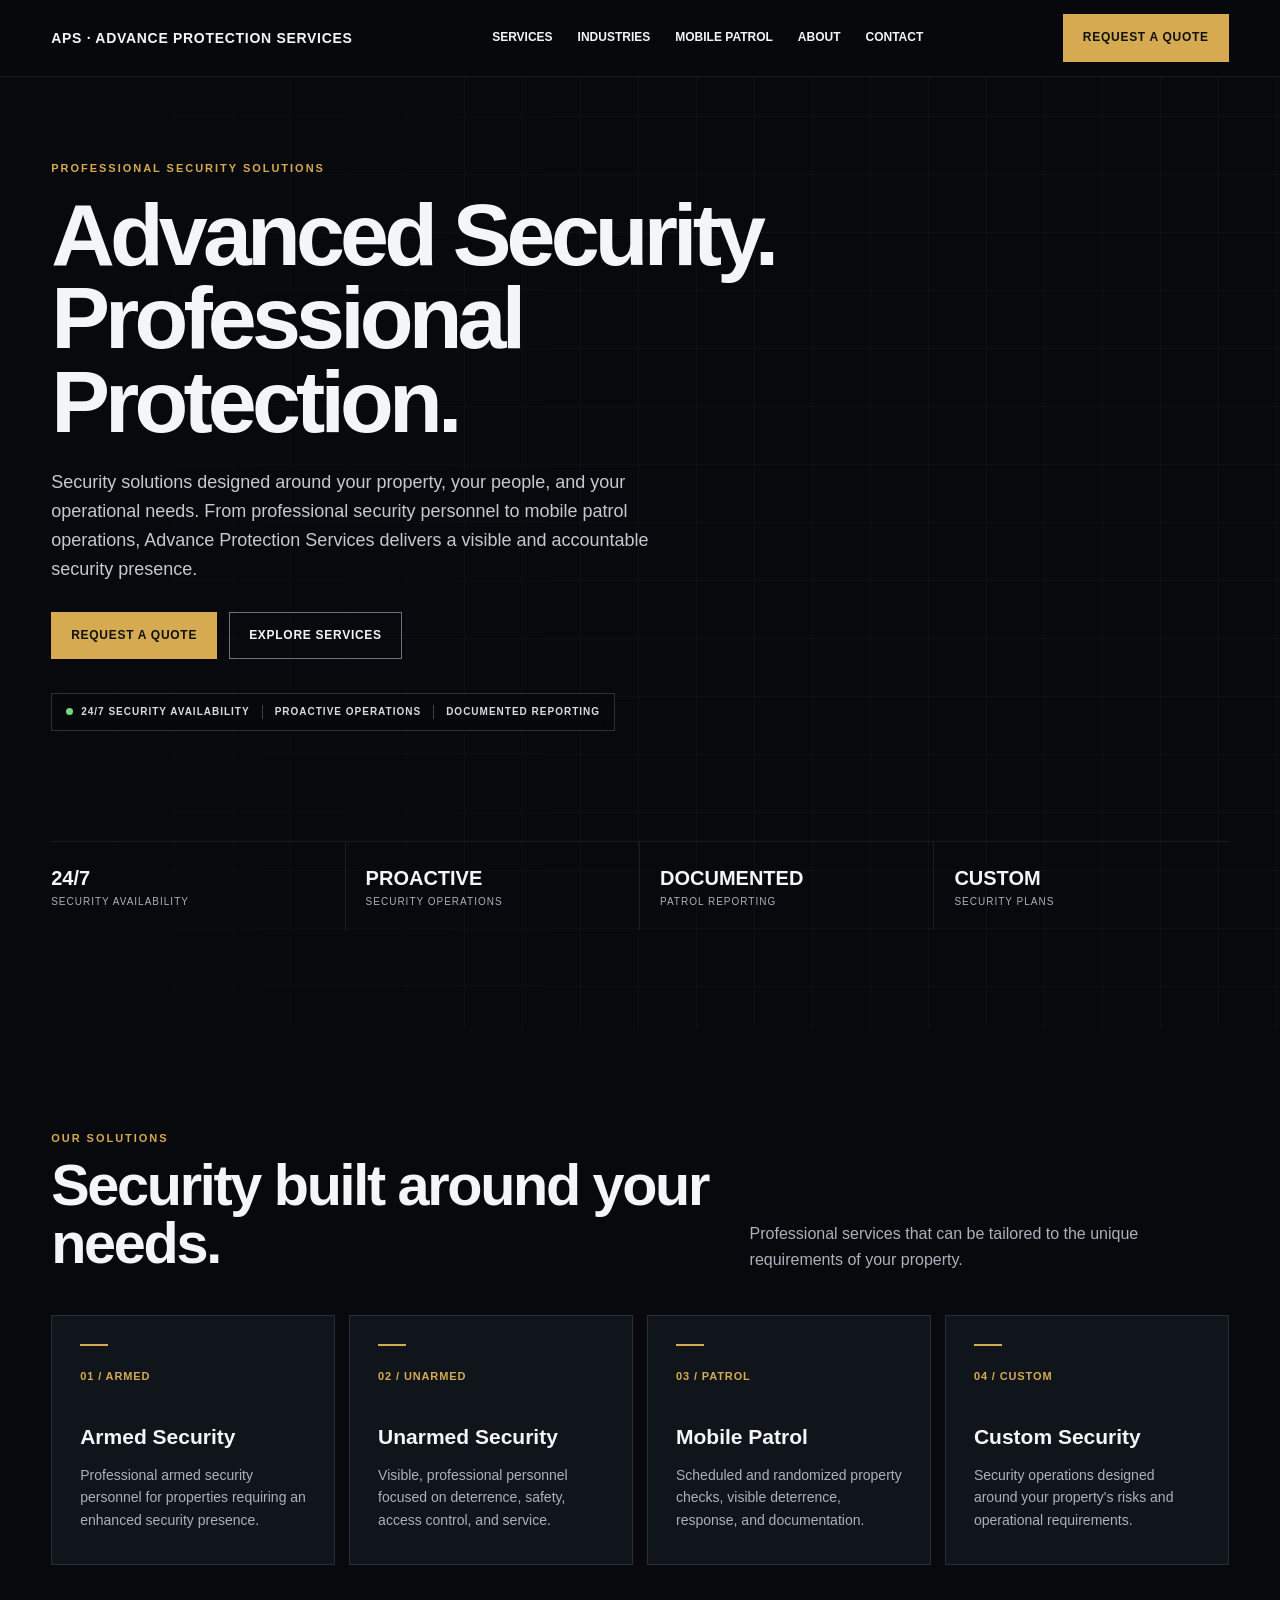
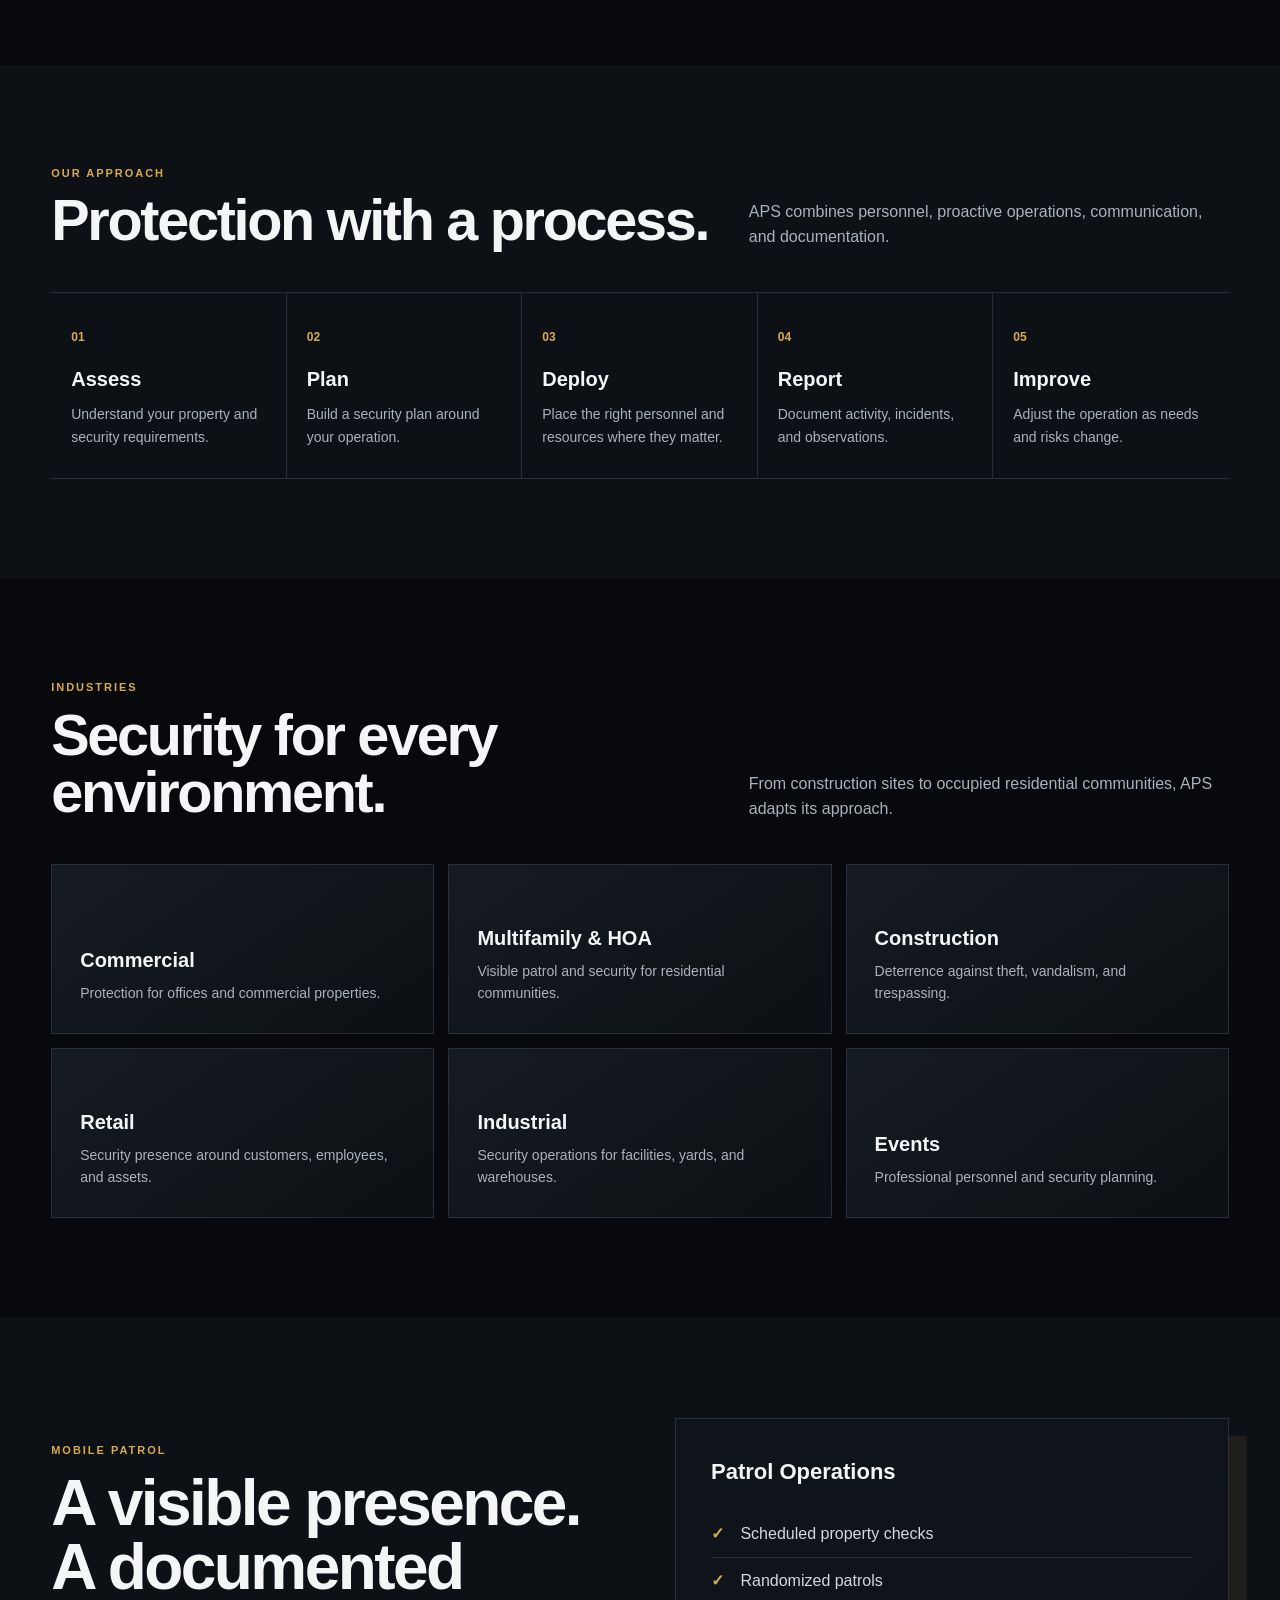
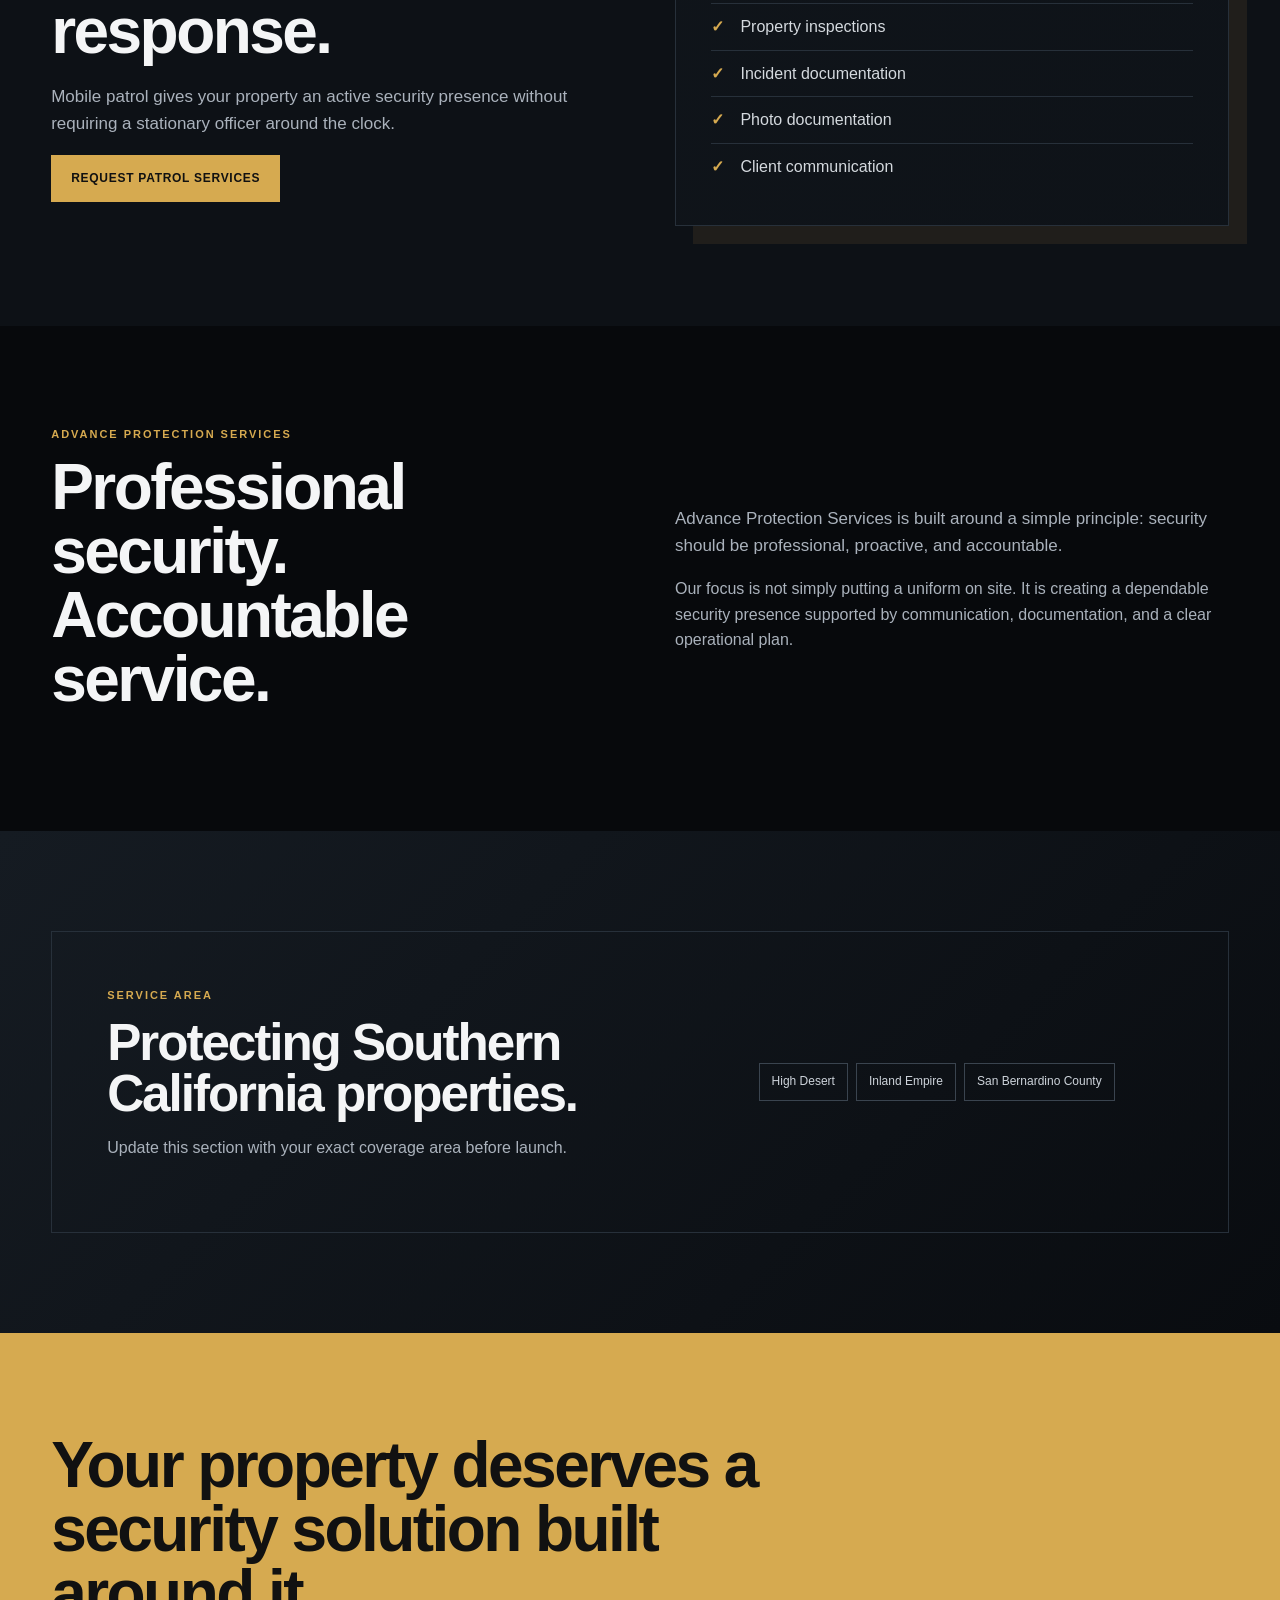
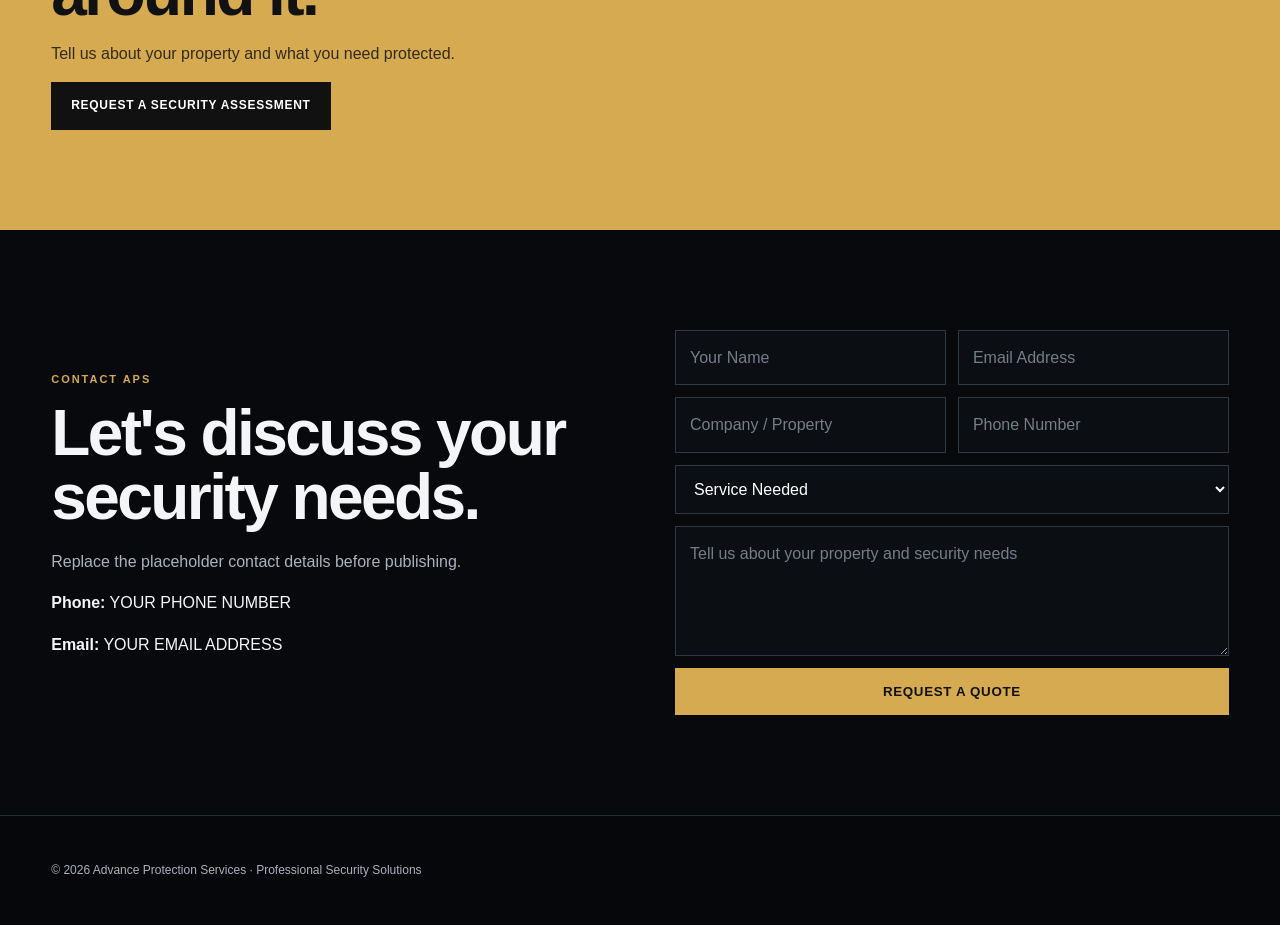
==== commit e1da9d95: "Changes 0.3" ====
--- a/index.html
+++ b/index.html
@@ -28,7 +28,7 @@
         <div class="wrap nav">
 
             <a class="brand" href="#home">
-                APS · ADVANCE PROTECTION SERVICES
+            APS · ADVANCE PROTECTION SERVICES
             </a>
 
             <nav class="links" aria-label="Main navigation">
@@ -83,6 +83,21 @@
                     </a>
                 </div>
 
+                <div class="hero-status" aria-label="APS service highlights">
+                    <span class="status-item">
+                        <span class="status-dot" aria-hidden="true"></span>
+                        24/7 Security Availability
+                    </span>
+
+                    <span class="status-divider" aria-hidden="true"></span>
+
+                    <span class="status-item">Proactive Operations</span>
+
+                    <span class="status-divider" aria-hidden="true"></span>
+
+                    <span class="status-item">Documented Reporting</span>
+                </div>
+
 
                 <!-- Hero Statistics -->
 
@@ -649,20 +664,29 @@
                 <div class="contact">
 
                     <form
+                        aria-label="Request a quote"
                         onsubmit="event.preventDefault(); alert('Form demo: connect this form to an email/form service before publishing.');"
                     >
 
                         <div class="grid2">
 
+                            <label class="sr-only" for="name">Your name</label>
                             <input
+                                id="name"
+                                name="name"
                                 type="text"
                                 placeholder="Your Name"
+                                autocomplete="name"
                                 required
                             >
 
+                            <label class="sr-only" for="email">Email address</label>
                             <input
+                                id="email"
+                                name="email"
                                 type="email"
                                 placeholder="Email Address"
+                                autocomplete="email"
                                 required
                             >
 
@@ -671,43 +695,55 @@
 
                         <div class="grid2">
 
+                            <label class="sr-only" for="company">Company or property</label>
                             <input
+                                id="company"
+                                name="company"
                                 type="text"
                                 placeholder="Company / Property"
+                                autocomplete="organization"
                             >
 
+                            <label class="sr-only" for="phone">Phone number</label>
                             <input
+                                id="phone"
+                                name="phone"
                                 type="tel"
                                 placeholder="Phone Number"
+                                autocomplete="tel"
                             >
 
                         </div>
 
 
-                        <select>
-                            <option>
+                        <label class="sr-only" for="service">Service needed</label>
+                        <select id="service" name="service" required>
+                            <option value="" selected disabled>
                                 Service Needed
                             </option>
 
-                            <option>
+                            <option value="armed-security">
                                 Armed Security
                             </option>
 
-                            <option>
+                            <option value="unarmed-security">
                                 Unarmed Security
                             </option>
 
-                            <option>
+                            <option value="mobile-patrol">
                                 Mobile Patrol
                             </option>
 
-                            <option>
+                            <option value="custom-security">
                                 Custom Security
                             </option>
                         </select>
 
 
+                        <label class="sr-only" for="message">Property and security needs</label>
                         <textarea
+                            id="message"
+                            name="message"
                             placeholder="Tell us about your property and security needs"
                         ></textarea>
 
@@ -746,4 +782,4 @@
     </footer>
 
 </body>
-</html>+</html>
--- a/styles.css
+++ b/styles.css
@@ -276,12 +276,37 @@
     overflow: hidden;
 
     background:
-        radial-gradient(
-            circle at 75% 38%,
-            #303944 0%,
-            #151b22 28%,
-            #07090c 62%
-        );
+        linear-gradient(
+            90deg,
+            rgba(7, 9, 12, 0.94) 0%,
+            rgba(7, 9, 12, 0.67) 48%,
+            rgba(7, 9, 12, 0.18) 100%
+        ),
+        url("https://images.unsplash.com/photo-1760246964044-1384f71665b9?auto=format&fit=crop&fm=jpg&ixlib=rb-4.1.0&q=80&w=2400");
+
+    background-position: center;
+    background-size: cover;
+}
+
+.hero::before {
+    content: "";
+
+    position: absolute;
+    inset: 0;
+
+    background-image:
+        linear-gradient(rgba(255, 255, 255, 0.055) 1px, transparent 1px),
+        linear-gradient(90deg, rgba(255, 255, 255, 0.055) 1px, transparent 1px);
+    background-size: 58px 58px;
+
+    mask-image: linear-gradient(90deg, transparent 0%, black 52%, black 100%);
+    opacity: 0.55;
+    pointer-events: none;
+}
+
+.hero .wrap {
+    position: relative;
+    z-index: 1;
 }
 
 .hero h1 {
@@ -323,6 +348,72 @@
     margin-top: 28px;
 }
 
+.hero-status {
+    display: flex;
+    flex-wrap: wrap;
+    align-items: center;
+
+    gap: 12px;
+
+    width: fit-content;
+    max-width: 100%;
+
+    margin-top: 34px;
+    padding: 10px 14px;
+
+    background: rgba(7, 9, 12, 0.63);
+
+    border: 1px solid rgba(255, 255, 255, 0.16);
+
+    backdrop-filter: blur(8px);
+
+    color: #d8dde3;
+
+    font-size: 10px;
+    font-weight: 800;
+
+    letter-spacing: 0.1em;
+    text-transform: uppercase;
+}
+
+.status-item {
+    display: inline-flex;
+    align-items: center;
+
+    gap: 8px;
+}
+
+.status-dot {
+    width: 7px;
+    height: 7px;
+
+    flex: 0 0 auto;
+
+    border-radius: 50%;
+
+    background: #75d685;
+    box-shadow: 0 0 0 0 rgba(117, 214, 133, 0.7);
+
+    animation: status-pulse 2s infinite;
+}
+
+.status-divider {
+    width: 1px;
+    height: 14px;
+
+    background: rgba(255, 255, 255, 0.24);
+}
+
+@keyframes status-pulse {
+    70% {
+        box-shadow: 0 0 0 7px rgba(117, 214, 133, 0);
+    }
+
+    100% {
+        box-shadow: 0 0 0 0 rgba(117, 214, 133, 0);
+    }
+}
+
 
 /* =========================================================
    11. HERO STATS
@@ -349,6 +440,10 @@
         rgba(255, 255, 255, 0.08);
 }
 
+.stat:first-child {
+    padding-left: 0;
+}
+
 .stat:last-child {
     border-right: none;
 }
@@ -378,6 +473,8 @@
 
 section {
     padding: 100px 0;
+
+    scroll-margin-top: 90px;
 }
 
 .dark {
@@ -452,6 +549,19 @@
         transform 0.25s ease,
         border-color 0.25s ease,
         background 0.25s ease;
+}
+
+.card::before {
+    content: "";
+
+    display: block;
+
+    width: 28px;
+    height: 2px;
+
+    margin-bottom: 22px;
+
+    background: var(--gold);
 }
 
 .card:hover {
@@ -623,11 +733,22 @@
 .feature {
     padding: 35px;
 
-    background: var(--panel);
+    background:
+        linear-gradient(
+            135deg,
+            rgba(16, 21, 27, 0.86),
+            rgba(16, 21, 27, 0.42)
+        ),
+        url("https://images.unsplash.com/photo-1762698070244-731ae64e5ff6?auto=format&fit=crop&fm=jpg&ixlib=rb-4.1.0&q=80&w=1600");
+
+    background-position: center;
+    background-size: cover;
 
     border:
         1px solid
         var(--line);
+
+    box-shadow: 18px 18px 0 rgba(214, 170, 80, 0.09);
 }
 
 .feature h3 {
@@ -856,6 +977,23 @@
     resize: vertical;
 }
 
+.sr-only {
+    position: absolute;
+
+    width: 1px;
+    height: 1px;
+
+    padding: 0;
+    margin: -1px;
+
+    overflow: hidden;
+
+    clip: rect(0, 0, 0, 0);
+    white-space: nowrap;
+
+    border: 0;
+}
+
 .submit {
     padding: 15px;
 
@@ -908,6 +1046,28 @@
    24. TABLET
 ========================================================= */
 
+@media (max-width: 1100px) and (min-width: 901px) {
+
+    .nav {
+        gap: 14px;
+    }
+
+    .brand {
+        font-size: 12px;
+    }
+
+    .links {
+        gap: 14px;
+        font-size: 11px;
+    }
+
+    .nav > .button {
+        padding: 11px 14px;
+    }
+
+}
+
+
 @media (max-width: 900px) {
 
     .links {
@@ -974,6 +1134,19 @@
 
     .hero p {
         font-size: 16px;
+    }
+
+    .hero-status {
+        align-items: flex-start;
+        flex-direction: column;
+
+        gap: 8px;
+
+        padding: 12px;
+    }
+
+    .status-divider {
+        display: none;
     }
 
 
@@ -1040,4 +1213,21 @@
         display: none;
     }
 
-}+}
+
+
+@media (prefers-reduced-motion: reduce) {
+
+    html {
+        scroll-behavior: auto;
+    }
+
+    *,
+    *::before,
+    *::after {
+        animation-duration: 0.01ms !important;
+        animation-iteration-count: 1 !important;
+        transition-duration: 0.01ms !important;
+    }
+
+}
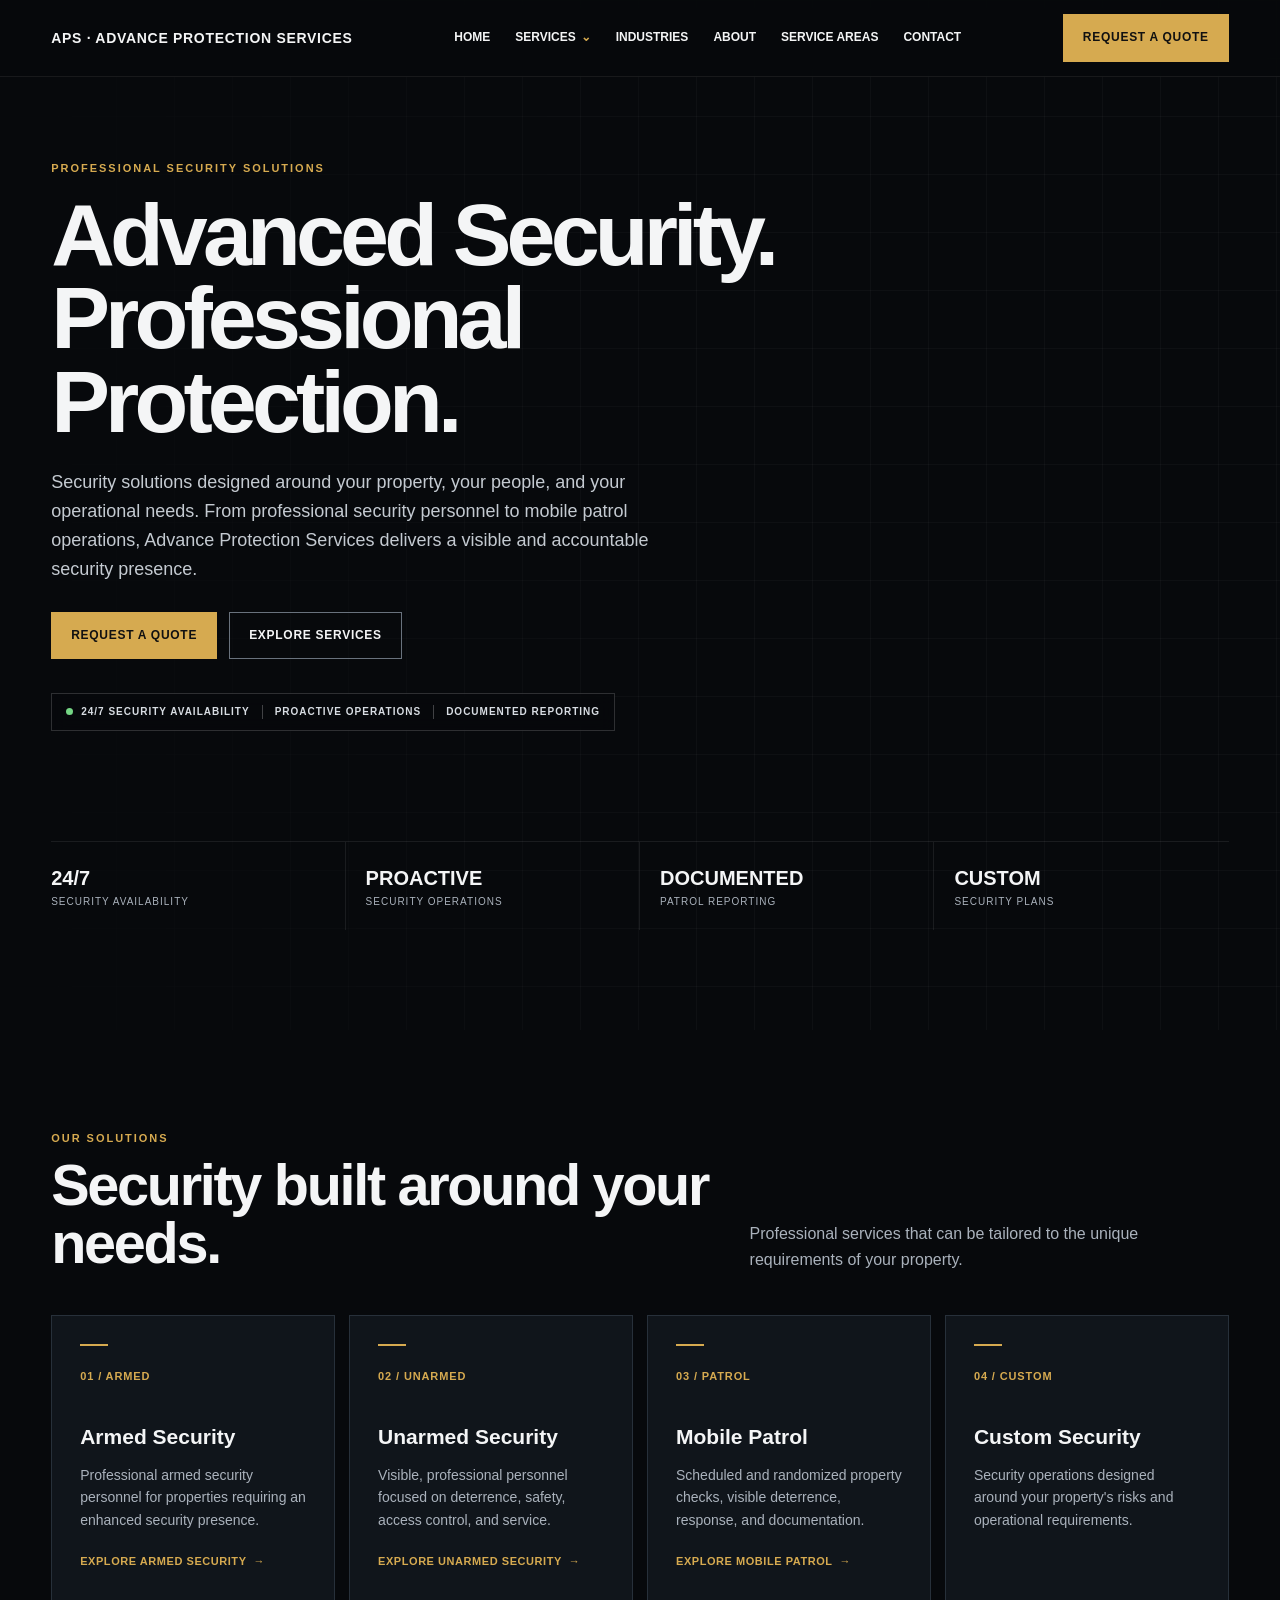
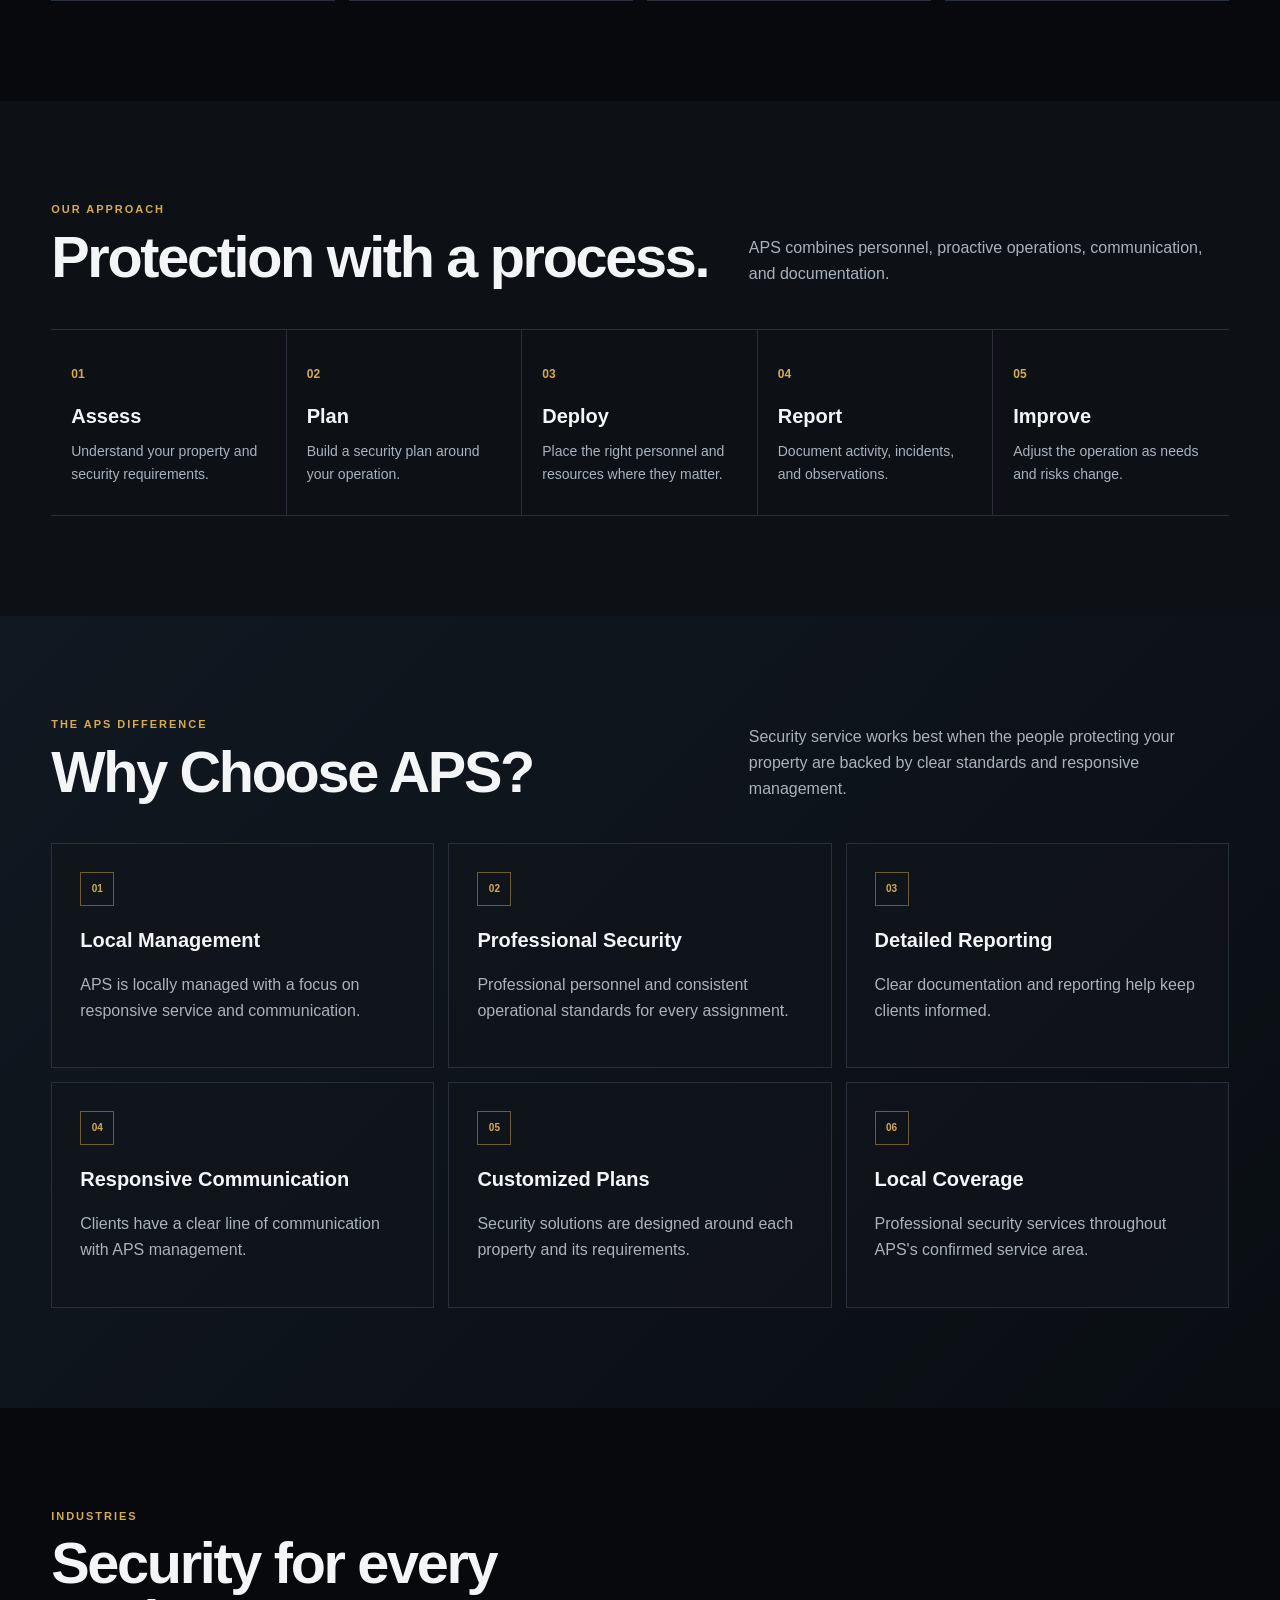
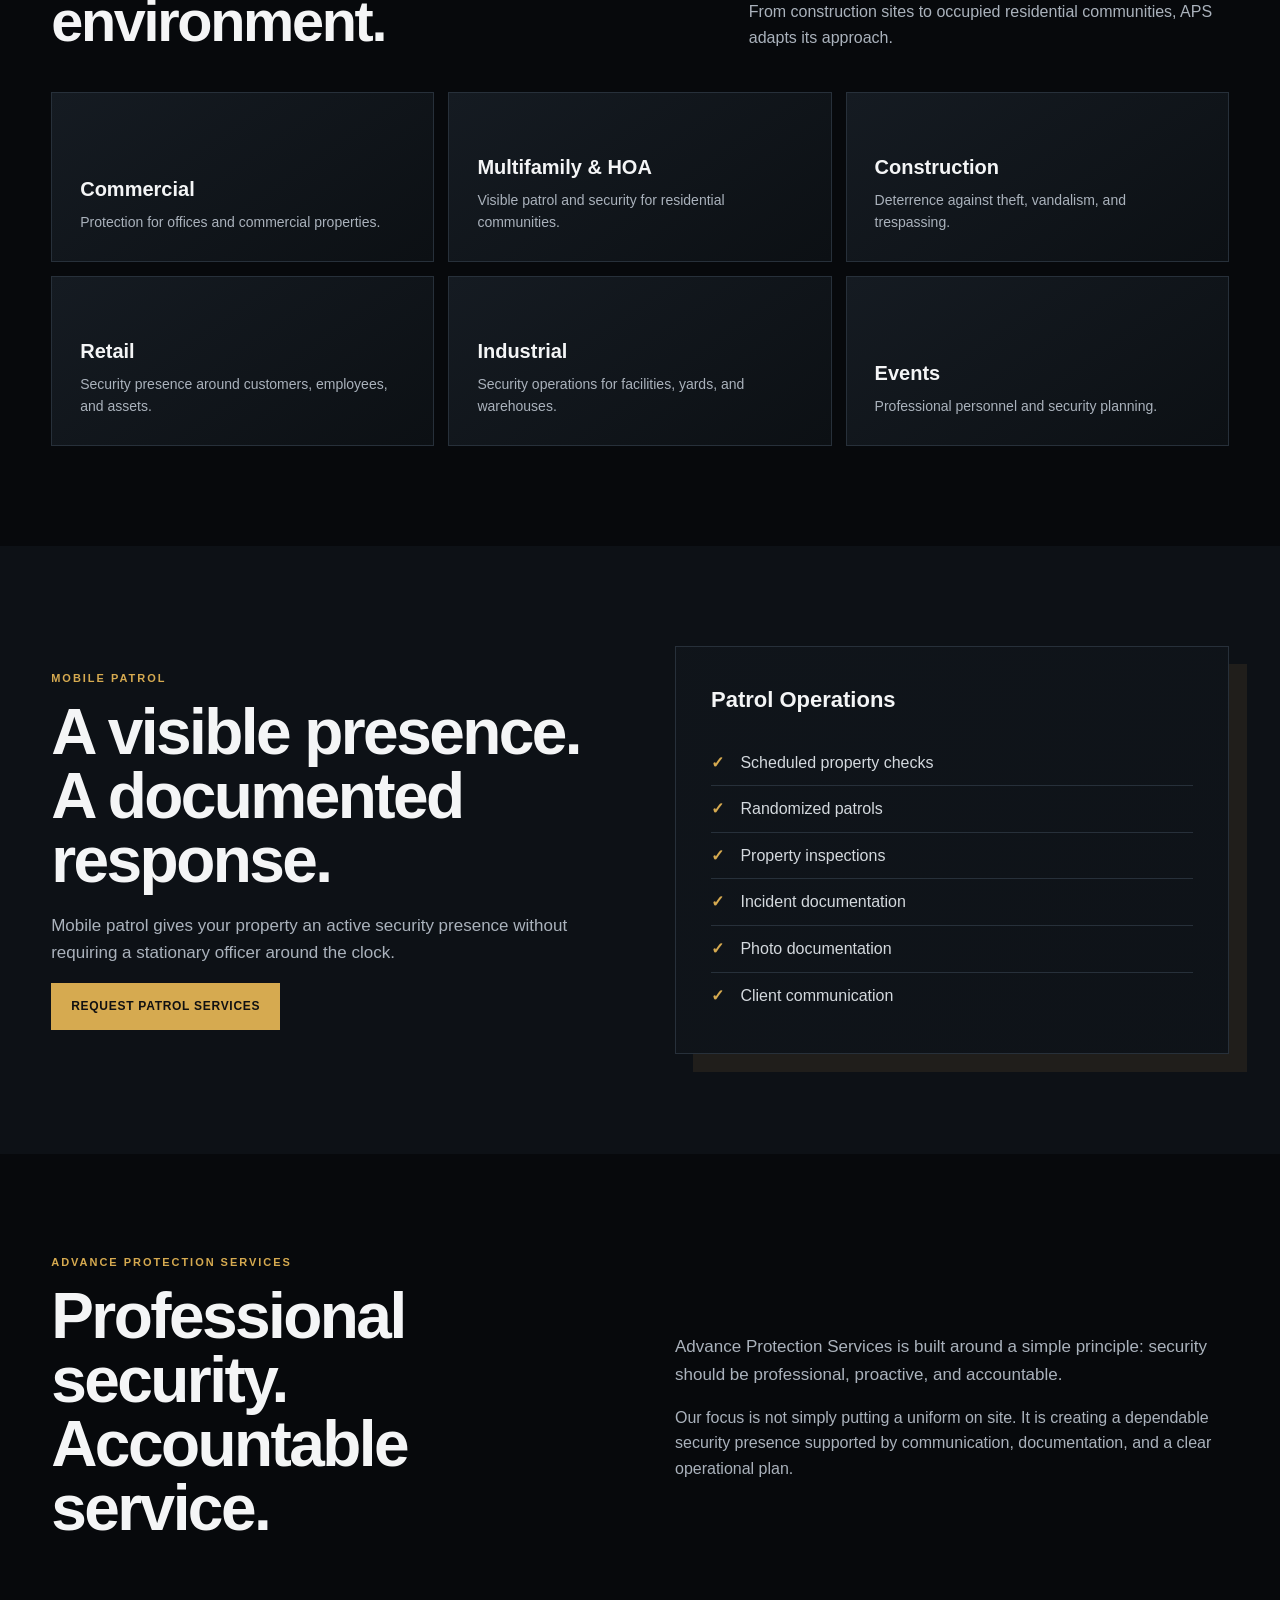
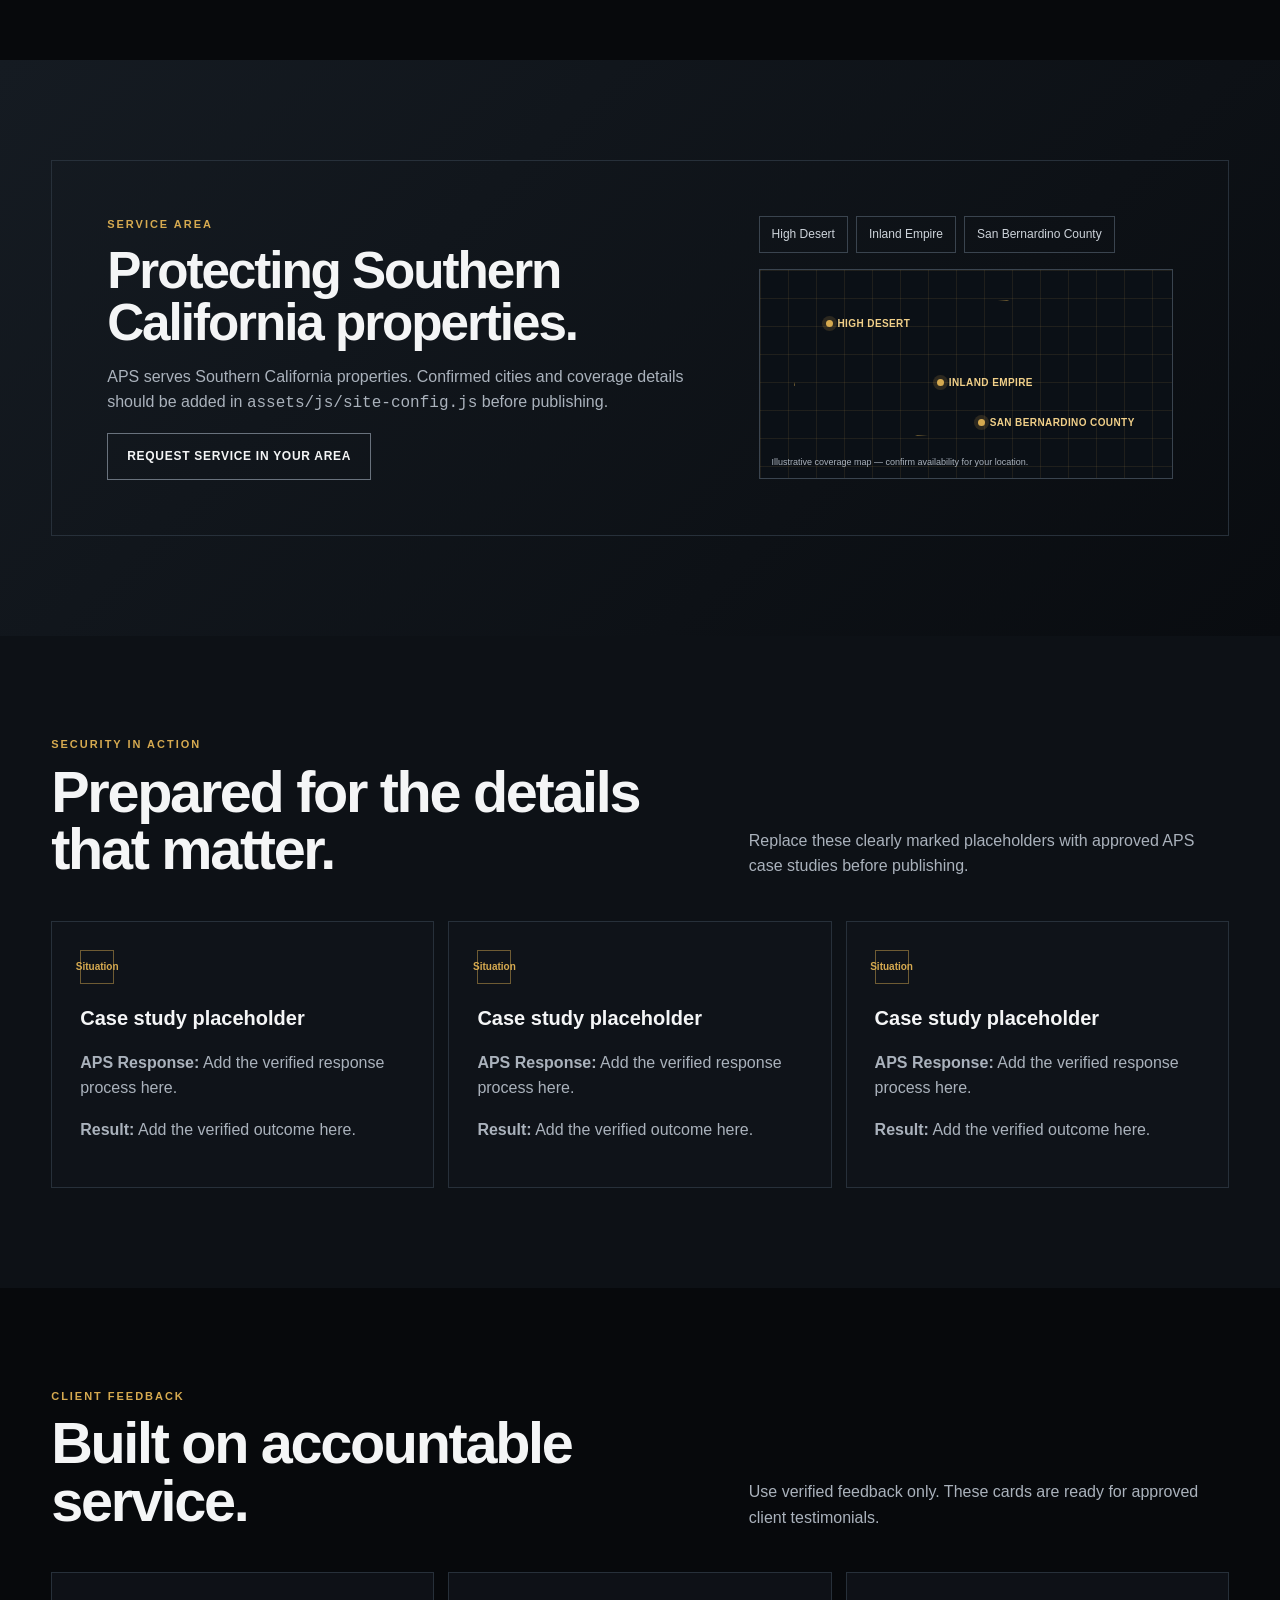
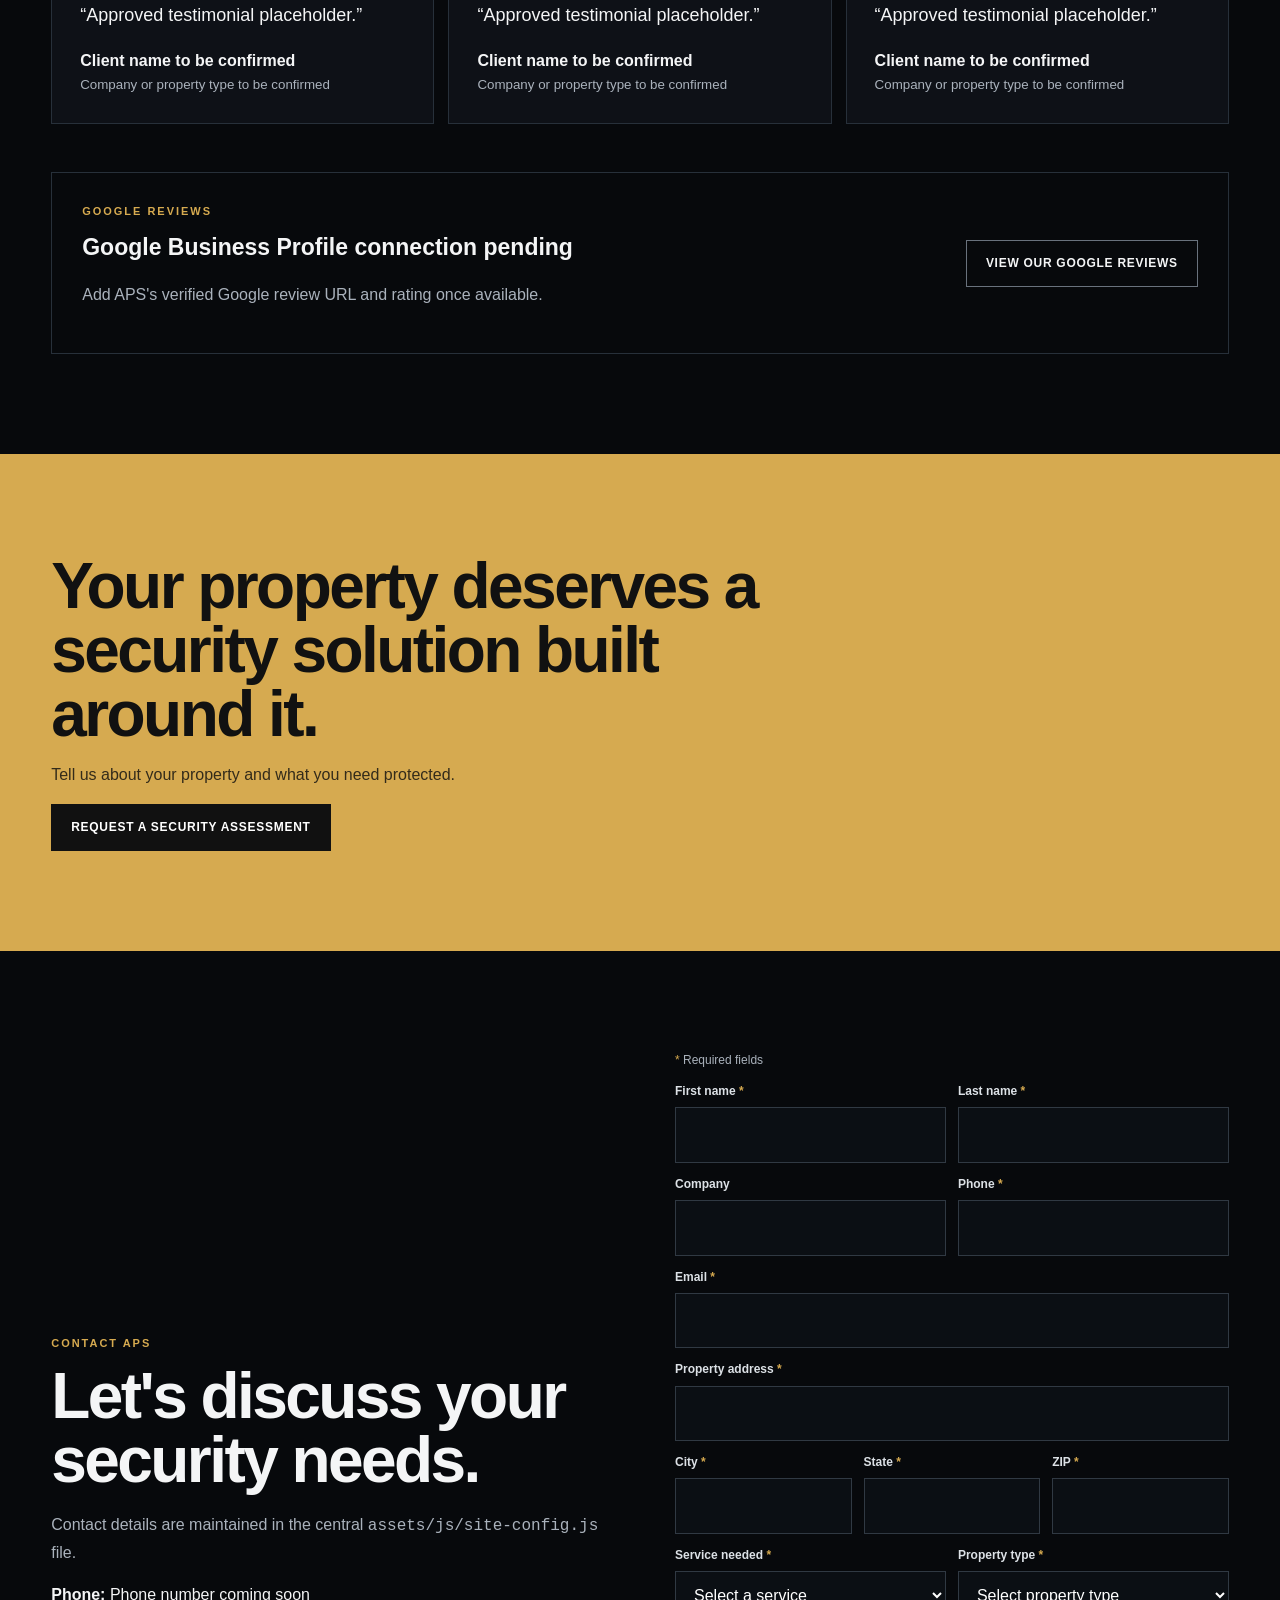
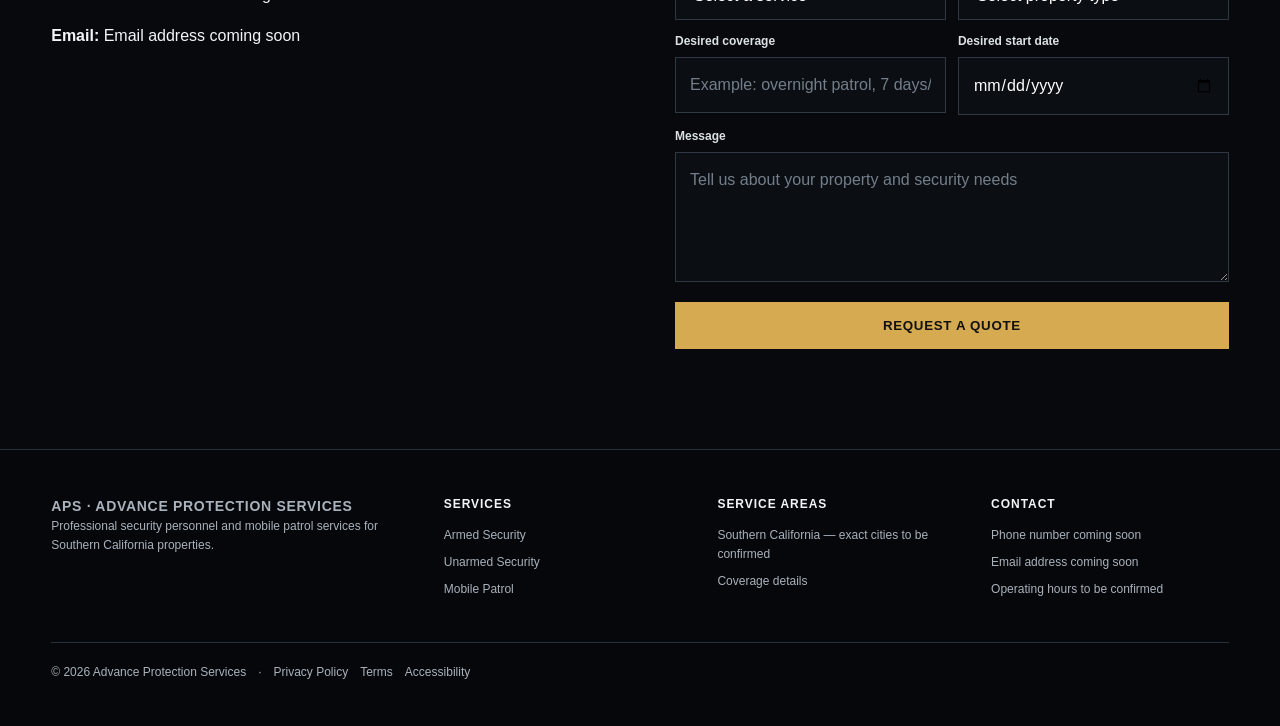
==== commit 75dc06f1: "Changes 0.4" ====
--- a/index.html
+++ b/index.html
@@ -15,7 +15,11 @@
         content="Professional security and mobile patrol services by Advance Protection Services."
     >
 
-    <link rel="stylesheet" href="styles.css">
+    <meta property="og:title" content="Advance Protection Services | Professional Security Solutions">
+    <meta property="og:description" content="Professional armed, unarmed, and mobile patrol security solutions for Southern California properties.">
+    <meta property="og:type" content="website">
+
+    <link rel="stylesheet" href="assets/css/styles.css">
 </head>
 
 <body>
@@ -31,11 +35,24 @@
             APS · ADVANCE PROTECTION SERVICES
             </a>
 
-            <nav class="links" aria-label="Main navigation">
-                <a href="#services">Services</a>
+            <button class="menu-toggle" type="button" aria-expanded="false" aria-controls="primary-navigation">
+                <span class="sr-only">Open navigation</span>
+                <span aria-hidden="true"></span><span aria-hidden="true"></span><span aria-hidden="true"></span>
+            </button>
+
+            <nav class="links" id="primary-navigation" aria-label="Main navigation">
+                <a href="#home">Home</a>
+                <details class="nav-services">
+                    <summary>Services</summary>
+                    <div class="service-menu">
+                        <a href="services/armed-security/">Armed Security</a>
+                        <a href="services/unarmed-security/">Unarmed Security</a>
+                        <a href="services/mobile-patrol/">Mobile Patrol</a>
+                    </div>
+                </details>
                 <a href="#industries">Industries</a>
-                <a href="#patrol">Mobile Patrol</a>
                 <a href="#about">About</a>
+                <a href="#service-area">Service Areas</a>
                 <a href="#contact">Contact</a>
             </nav>
 
@@ -174,6 +191,8 @@
                             for properties requiring an enhanced
                             security presence.
                         </p>
+
+                        <a class="card-link" href="services/armed-security/">Explore armed security <span aria-hidden="true">→</span></a>
                     </article>
 
 
@@ -193,6 +212,8 @@
                             on deterrence, safety, access control,
                             and service.
                         </p>
+
+                        <a class="card-link" href="services/unarmed-security/">Explore unarmed security <span aria-hidden="true">→</span></a>
                     </article>
 
 
@@ -212,6 +233,8 @@
                             visible deterrence, response, and
                             documentation.
                         </p>
+
+                        <a class="card-link" href="services/mobile-patrol/">Explore mobile patrol <span aria-hidden="true">→</span></a>
                     </article>
 
 
@@ -339,6 +362,32 @@
 
                 </div>
 
+            </div>
+        </section>
+
+
+        <!-- =====================================================
+             WHY APS
+        ====================================================== -->
+
+        <section class="why-aps" id="why-aps">
+            <div class="wrap">
+                <div class="head">
+                    <div>
+                        <div class="eyebrow">The APS Difference</div>
+                        <h2>Why Choose APS?</h2>
+                    </div>
+                    <p>Security service works best when the people protecting your property are backed by clear standards and responsive management.</p>
+                </div>
+
+                <div class="trust-grid">
+                    <article class="trust-card"><span class="trust-icon" aria-hidden="true">01</span><h3>Local Management</h3><p>APS is locally managed with a focus on responsive service and communication.</p></article>
+                    <article class="trust-card"><span class="trust-icon" aria-hidden="true">02</span><h3>Professional Security</h3><p>Professional personnel and consistent operational standards for every assignment.</p></article>
+                    <article class="trust-card"><span class="trust-icon" aria-hidden="true">03</span><h3>Detailed Reporting</h3><p>Clear documentation and reporting help keep clients informed.</p></article>
+                    <article class="trust-card"><span class="trust-icon" aria-hidden="true">04</span><h3>Responsive Communication</h3><p>Clients have a clear line of communication with APS management.</p></article>
+                    <article class="trust-card"><span class="trust-icon" aria-hidden="true">05</span><h3>Customized Plans</h3><p>Security solutions are designed around each property and its requirements.</p></article>
+                    <article class="trust-card"><span class="trust-icon" aria-hidden="true">06</span><h3>Local Coverage</h3><p>Professional security services throughout APS's confirmed service area.</p></article>
+                </div>
             </div>
         </section>
 
@@ -555,7 +604,7 @@
              SERVICE AREA
         ====================================================== -->
 
-        <section class="area">
+        <section class="area" id="service-area">
 
             <div class="wrap area-box">
 
@@ -570,31 +619,66 @@
                     </h2>
 
                     <p class="muted">
-                        Update this section with your exact
-                        coverage area before launch.
-                    </p>
-
-                </div>
-
-
-                <div class="pills">
-
-                    <span class="pill">
-                        High Desert
-                    </span>
-
-                    <span class="pill">
-                        Inland Empire
-                    </span>
-
-                    <span class="pill">
-                        San Bernardino County
-                    </span>
-
-                </div>
-
-            </div>
-
+                        APS serves Southern California properties. Confirmed cities and coverage details should be added in <code>assets/js/site-config.js</code> before publishing.
+                    </p>
+
+                    <a class="outline" href="#contact">Request service in your area</a>
+
+                </div>
+
+
+                <div class="area-visual">
+                <div class="pills" data-service-areas>
+
+                    <span class="pill">High Desert</span>
+                    <span class="pill">Inland Empire</span>
+                    <span class="pill">San Bernardino County</span>
+
+                </div>
+                    <div class="service-map" role="img" aria-label="Illustrative map showing APS's listed Southern California coverage areas">
+                        <span class="map-point point-one">High Desert</span>
+                        <span class="map-point point-two">Inland Empire</span>
+                        <span class="map-point point-three">San Bernardino County</span>
+                        <small>Illustrative coverage map — confirm availability for your location.</small>
+                    </div>
+                </div>
+
+            </div>
+
+        </section>
+
+
+        <!-- =====================================================
+             SECURITY IN ACTION / TESTIMONIALS
+        ====================================================== -->
+
+        <section class="dark proof-section">
+            <div class="wrap">
+                <div class="head">
+                    <div><div class="eyebrow">Security in Action</div><h2>Prepared for the details that matter.</h2></div>
+                    <p>Replace these clearly marked placeholders with approved APS case studies before publishing.</p>
+                </div>
+                <div class="response-grid">
+                    <article class="response-card"><span>Situation</span><h3>Case study placeholder</h3><p><strong>APS Response:</strong> Add the verified response process here.</p><p><strong>Result:</strong> Add the verified outcome here.</p></article>
+                    <article class="response-card"><span>Situation</span><h3>Case study placeholder</h3><p><strong>APS Response:</strong> Add the verified response process here.</p><p><strong>Result:</strong> Add the verified outcome here.</p></article>
+                    <article class="response-card"><span>Situation</span><h3>Case study placeholder</h3><p><strong>APS Response:</strong> Add the verified response process here.</p><p><strong>Result:</strong> Add the verified outcome here.</p></article>
+                </div>
+            </div>
+        </section>
+
+        <section class="testimonials">
+            <div class="wrap">
+                <div class="head">
+                    <div><div class="eyebrow">Client Feedback</div><h2>Built on accountable service.</h2></div>
+                    <p>Use verified feedback only. These cards are ready for approved client testimonials.</p>
+                </div>
+                <div class="testimonial-grid">
+                    <article class="testimonial"><p>“Approved testimonial placeholder.”</p><strong>Client name to be confirmed</strong><small>Company or property type to be confirmed</small></article>
+                    <article class="testimonial"><p>“Approved testimonial placeholder.”</p><strong>Client name to be confirmed</strong><small>Company or property type to be confirmed</small></article>
+                    <article class="testimonial"><p>“Approved testimonial placeholder.”</p><strong>Client name to be confirmed</strong><small>Company or property type to be confirmed</small></article>
+                </div>
+                <div class="reviews-placeholder"><div><div class="eyebrow">Google Reviews</div><h3>Google Business Profile connection pending</h3><p class="muted">Add APS's verified Google review URL and rating once available.</p></div><a class="outline" href="#" aria-disabled="true">View Our Google Reviews</a></div>
+            </div>
         </section>
 
 
@@ -644,18 +728,18 @@
                     </h2>
 
                     <p class="muted">
-                        Replace the placeholder contact details
-                        before publishing.
+                        Contact details are maintained in the central
+                        <code>assets/js/site-config.js</code> file.
                     </p>
 
                     <p>
                         <strong>Phone:</strong>
-                        YOUR PHONE NUMBER
+                        <span data-business="phone">Phone number coming soon</span>
                     </p>
 
                     <p>
                         <strong>Email:</strong>
-                        YOUR EMAIL ADDRESS
+                        <span data-business="email">Email address coming soon</span>
                     </p>
 
                 </div>
@@ -663,98 +747,34 @@
 
                 <div class="contact">
 
-                    <form
-                        aria-label="Request a quote"
-                        onsubmit="event.preventDefault(); alert('Form demo: connect this form to an email/form service before publishing.');"
-                    >
-
+                    <form aria-label="Request a quote" data-quote-form>
+                        <p class="form-note"><span aria-hidden="true">*</span> Required fields</p>
                         <div class="grid2">
-
-                            <label class="sr-only" for="name">Your name</label>
-                            <input
-                                id="name"
-                                name="name"
-                                type="text"
-                                placeholder="Your Name"
-                                autocomplete="name"
-                                required
-                            >
-
-                            <label class="sr-only" for="email">Email address</label>
-                            <input
-                                id="email"
-                                name="email"
-                                type="email"
-                                placeholder="Email Address"
-                                autocomplete="email"
-                                required
-                            >
-
-                        </div>
-
-
+                            <div><label for="first-name">First name <span aria-hidden="true">*</span></label><input id="first-name" name="firstName" type="text" autocomplete="given-name" required></div>
+                            <div><label for="last-name">Last name <span aria-hidden="true">*</span></label><input id="last-name" name="lastName" type="text" autocomplete="family-name" required></div>
+                        </div>
                         <div class="grid2">
-
-                            <label class="sr-only" for="company">Company or property</label>
-                            <input
-                                id="company"
-                                name="company"
-                                type="text"
-                                placeholder="Company / Property"
-                                autocomplete="organization"
-                            >
-
-                            <label class="sr-only" for="phone">Phone number</label>
-                            <input
-                                id="phone"
-                                name="phone"
-                                type="tel"
-                                placeholder="Phone Number"
-                                autocomplete="tel"
-                            >
-
-                        </div>
-
-
-                        <label class="sr-only" for="service">Service needed</label>
-                        <select id="service" name="service" required>
-                            <option value="" selected disabled>
-                                Service Needed
-                            </option>
-
-                            <option value="armed-security">
-                                Armed Security
-                            </option>
-
-                            <option value="unarmed-security">
-                                Unarmed Security
-                            </option>
-
-                            <option value="mobile-patrol">
-                                Mobile Patrol
-                            </option>
-
-                            <option value="custom-security">
-                                Custom Security
-                            </option>
-                        </select>
-
-
-                        <label class="sr-only" for="message">Property and security needs</label>
-                        <textarea
-                            id="message"
-                            name="message"
-                            placeholder="Tell us about your property and security needs"
-                        ></textarea>
-
-
-                        <button
-                            class="submit"
-                            type="submit"
-                        >
-                            Request a Quote
-                        </button>
-
+                            <div><label for="company">Company</label><input id="company" name="company" type="text" autocomplete="organization"></div>
+                            <div><label for="phone">Phone <span aria-hidden="true">*</span></label><input id="phone" name="phone" type="tel" autocomplete="tel" required></div>
+                        </div>
+                        <div><label for="email">Email <span aria-hidden="true">*</span></label><input id="email" name="email" type="email" autocomplete="email" required></div>
+                        <div><label for="address">Property address <span aria-hidden="true">*</span></label><input id="address" name="propertyAddress" type="text" autocomplete="street-address" required></div>
+                        <div class="grid3">
+                            <div><label for="city">City <span aria-hidden="true">*</span></label><input id="city" name="city" autocomplete="address-level2" required></div>
+                            <div><label for="state">State <span aria-hidden="true">*</span></label><input id="state" name="state" autocomplete="address-level1" required></div>
+                            <div><label for="zip">ZIP <span aria-hidden="true">*</span></label><input id="zip" name="zip" inputmode="numeric" autocomplete="postal-code" required></div>
+                        </div>
+                        <div class="grid2">
+                            <div><label for="service">Service needed <span aria-hidden="true">*</span></label><select id="service" name="service" required><option value="" selected disabled>Select a service</option><option value="armed-security">Armed Security</option><option value="unarmed-security">Unarmed Security</option><option value="mobile-patrol">Mobile Patrol</option></select></div>
+                            <div><label for="property-type">Property type <span aria-hidden="true">*</span></label><select id="property-type" name="propertyType" required><option value="" selected disabled>Select property type</option><option>Commercial</option><option>Multifamily / HOA</option><option>Construction</option><option>Retail</option><option>Industrial</option><option>Event</option><option>Other</option></select></div>
+                        </div>
+                        <div class="grid2">
+                            <div><label for="coverage">Desired coverage</label><input id="coverage" name="desiredCoverage" type="text" placeholder="Example: overnight patrol, 7 days/week"></div>
+                            <div><label for="start-date">Desired start date</label><input id="start-date" name="startDate" type="date"></div>
+                        </div>
+                        <div><label for="message">Message</label><textarea id="message" name="message" placeholder="Tell us about your property and security needs"></textarea></div>
+                        <p class="form-feedback" aria-live="polite" hidden></p>
+                        <button class="submit" type="submit">Request a Quote</button>
                     </form>
 
                 </div>
@@ -772,14 +792,18 @@
 
     <footer>
 
-        <div class="wrap">
-
-            &copy; 2026 Advance Protection Services
-            · Professional Security Solutions
-
+        <div class="wrap footer-grid">
+            <div><a class="brand" href="#home">APS · ADVANCE PROTECTION SERVICES</a><p>Professional security personnel and mobile patrol services for Southern California properties.</p></div>
+            <div><h2>Services</h2><a href="services/armed-security/">Armed Security</a><a href="services/unarmed-security/">Unarmed Security</a><a href="services/mobile-patrol/">Mobile Patrol</a></div>
+            <div><h2>Service Areas</h2><p data-business="serviceArea">Southern California — exact cities to be confirmed</p><a href="#service-area">Coverage details</a></div>
+            <div><h2>Contact</h2><p data-business="phone">Phone number coming soon</p><p data-business="email">Email address coming soon</p><p data-business="hours">Operating hours to be confirmed</p></div>
         </div>
+        <div class="wrap footer-bottom">&copy; 2026 Advance Protection Services <span>·</span> <a href="legal/privacy.html">Privacy Policy</a> <a href="legal/terms.html">Terms</a> <a href="legal/accessibility.html">Accessibility</a></div>
 
     </footer>
+
+    <script src="assets/js/site-config.js"></script>
+    <script src="assets/js/app.js"></script>
 
 </body>
 </html>
--- a/assets/css/styles.css
+++ b/assets/css/styles.css
@@ -0,0 +1,1721 @@
+/* =========================================================
+   ADVANCE PROTECTION SERVICES
+   Global Stylesheet
+========================================================= */
+
+/* =========================================================
+   1. ROOT VARIABLES
+========================================================= */
+
+:root {
+    --bg: #07090c;
+    --panel: #10151b;
+    --panel-light: #151b22;
+
+    --line: #27303a;
+
+    --text: #f4f5f6;
+    --muted: #aab2bc;
+
+    --gold: #d6aa50;
+    --gold-dark: #b88d36;
+
+    --header-bg: rgba(7, 9, 12, 0.91);
+
+    --max-width: 1180px;
+}
+
+
+/* =========================================================
+   2. RESET / GLOBAL
+========================================================= */
+
+* {
+    box-sizing: border-box;
+}
+
+html {
+    scroll-behavior: smooth;
+}
+
+body {
+    margin: 0;
+
+    background: var(--bg);
+    color: var(--text);
+
+    font-family:
+        Arial,
+        Helvetica,
+        sans-serif;
+
+    font-size: 16px;
+    line-height: 1.6;
+}
+
+a {
+    color: inherit;
+    text-decoration: none;
+}
+
+button,
+input,
+select,
+textarea {
+    font-family: inherit;
+}
+
+
+/* =========================================================
+   3. GLOBAL CONTAINER
+========================================================= */
+
+.wrap {
+    width: min(
+        var(--max-width),
+        92%
+    );
+
+    margin: 0 auto;
+}
+
+
+/* =========================================================
+   4. TYPOGRAPHY
+========================================================= */
+
+.eyebrow {
+    color: var(--gold);
+
+    font-size: 11px;
+    font-weight: 900;
+
+    letter-spacing: 0.18em;
+    text-transform: uppercase;
+}
+
+.muted {
+    color: var(--muted);
+}
+
+.large-heading {
+    margin: 12px 0 20px;
+
+    font-size: clamp(
+        38px,
+        5vw,
+        64px
+    );
+
+    line-height: 1;
+    letter-spacing: -0.04em;
+}
+
+.large-description {
+    color: var(--muted);
+
+    font-size: 17px;
+}
+
+.service-hero {
+    min-height: 590px;
+    padding-top: 170px;
+
+    display: flex;
+    align-items: center;
+
+    background:
+        linear-gradient(90deg, rgba(7, 9, 12, 0.94), rgba(7, 9, 12, 0.54)),
+        url("https://images.unsplash.com/photo-1760246964044-1384f71665b9?auto=format&fit=crop&fm=jpg&ixlib=rb-4.1.0&q=80&w=2400") center / cover;
+}
+
+.service-hero h1 {
+    max-width: 750px;
+    margin: 12px 0 18px;
+    font-size: clamp(50px, 7vw, 86px);
+    line-height: 0.95;
+    letter-spacing: -0.055em;
+}
+
+.service-hero p {
+    max-width: 620px;
+    margin-bottom: 28px;
+    color: #d2d8de;
+    font-size: 18px;
+}
+
+.service-detail-grid {
+    display: grid;
+    grid-template-columns: repeat(4, 1fr);
+    gap: 14px;
+}
+
+.service-detail-grid article {
+    min-height: 180px;
+    padding: 25px;
+    background: var(--panel);
+    border: 1px solid var(--line);
+}
+
+.service-detail-grid h3 {
+    margin-top: 0;
+    font-size: 20px;
+}
+
+.service-detail-grid p,
+.application-list div {
+    color: var(--muted);
+}
+
+.application-list {
+    border-top: 1px solid var(--line);
+}
+
+.application-list div {
+    padding: 15px 0;
+    border-bottom: 1px solid var(--line);
+}
+
+
+/* =========================================================
+   5. HEADER
+========================================================= */
+
+.site-header {
+    position: fixed;
+
+    top: 0;
+    left: 0;
+
+    width: 100%;
+
+    z-index: 100;
+
+    background: var(--header-bg);
+
+    backdrop-filter: blur(12px);
+
+    border-bottom:
+        1px solid
+        rgba(255, 255, 255, 0.07);
+}
+
+.nav {
+    min-height: 76px;
+
+    display: flex;
+    align-items: center;
+    justify-content: space-between;
+
+    gap: 25px;
+}
+
+
+/* =========================================================
+   6. BRAND
+========================================================= */
+
+.brand {
+    font-size: 14px;
+    font-weight: 800;
+
+    letter-spacing: 0.05em;
+
+    white-space: nowrap;
+}
+
+.brand:hover {
+    color: var(--gold);
+}
+
+
+/* =========================================================
+   7. NAVIGATION
+========================================================= */
+
+.links {
+    display: flex;
+
+    align-items: center;
+
+    gap: 25px;
+
+    font-size: 12px;
+    font-weight: 700;
+
+    text-transform: uppercase;
+}
+
+.links a {
+    transition:
+        color 0.2s ease;
+}
+
+.links a:hover {
+    color: var(--gold);
+}
+
+.menu-toggle {
+    display: none;
+}
+
+.nav-services {
+    position: relative;
+}
+
+.nav-services summary {
+    cursor: pointer;
+    list-style: none;
+}
+
+.nav-services summary::-webkit-details-marker {
+    display: none;
+}
+
+.nav-services summary::after {
+    content: "⌄";
+    margin-left: 5px;
+    color: var(--gold);
+}
+
+.service-menu {
+    position: absolute;
+    top: calc(100% + 14px);
+    left: -18px;
+
+    display: grid;
+    gap: 10px;
+
+    min-width: 190px;
+    padding: 16px 18px;
+
+    background: #10151b;
+    border: 1px solid var(--line);
+    box-shadow: 0 16px 30px rgba(0, 0, 0, 0.24);
+}
+
+
+/* =========================================================
+   8. BUTTONS
+========================================================= */
+
+.button {
+    display: inline-block;
+
+    padding: 13px 19px;
+
+    background: var(--gold);
+    color: #111;
+
+    border: 1px solid var(--gold);
+
+    font-size: 12px;
+    font-weight: 800;
+
+    letter-spacing: 0.06em;
+
+    text-transform: uppercase;
+
+    transition:
+        background 0.2s ease,
+        border-color 0.2s ease,
+        transform 0.2s ease;
+}
+
+.button:hover {
+    background: #e1b65c;
+    border-color: #e1b65c;
+
+    transform: translateY(-2px);
+}
+
+.outline {
+    display: inline-block;
+
+    padding: 13px 19px;
+
+    border: 1px solid #69727d;
+
+    color: var(--text);
+
+    font-size: 12px;
+    font-weight: 800;
+
+    letter-spacing: 0.06em;
+
+    text-transform: uppercase;
+
+    transition:
+        border-color 0.2s ease,
+        color 0.2s ease,
+        background 0.2s ease;
+}
+
+.outline:hover {
+    border-color: var(--gold);
+    color: var(--gold);
+}
+
+
+/* =========================================================
+   9. HERO
+========================================================= */
+
+.hero {
+    min-height: 820px;
+
+    padding-top: 160px;
+
+    display: flex;
+    align-items: center;
+
+    position: relative;
+
+    overflow: hidden;
+
+    background:
+        linear-gradient(
+            90deg,
+            rgba(7, 9, 12, 0.94) 0%,
+            rgba(7, 9, 12, 0.67) 48%,
+            rgba(7, 9, 12, 0.18) 100%
+        ),
+        url("https://images.unsplash.com/photo-1760246964044-1384f71665b9?auto=format&fit=crop&fm=jpg&ixlib=rb-4.1.0&q=80&w=2400");
+
+    background-position: center;
+    background-size: cover;
+}
+
+.hero::before {
+    content: "";
+
+    position: absolute;
+    inset: 0;
+
+    background-image:
+        linear-gradient(rgba(255, 255, 255, 0.055) 1px, transparent 1px),
+        linear-gradient(90deg, rgba(255, 255, 255, 0.055) 1px, transparent 1px);
+    background-size: 58px 58px;
+
+    mask-image: linear-gradient(90deg, transparent 0%, black 52%, black 100%);
+    opacity: 0.55;
+    pointer-events: none;
+}
+
+.hero .wrap {
+    position: relative;
+    z-index: 1;
+}
+
+.hero h1 {
+    max-width: 800px;
+
+    margin: 15px 0 25px;
+
+    font-size: clamp(
+        48px,
+        7vw,
+        88px
+    );
+
+    line-height: 0.95;
+
+    letter-spacing: -0.055em;
+}
+
+.hero p {
+    max-width: 650px;
+
+    color: #c4cad1;
+
+    font-size: 18px;
+}
+
+
+/* =========================================================
+   10. HERO ACTIONS
+========================================================= */
+
+.actions {
+    display: flex;
+
+    flex-wrap: wrap;
+
+    gap: 12px;
+
+    margin-top: 28px;
+}
+
+.hero-status {
+    display: flex;
+    flex-wrap: wrap;
+    align-items: center;
+
+    gap: 12px;
+
+    width: fit-content;
+    max-width: 100%;
+
+    margin-top: 34px;
+    padding: 10px 14px;
+
+    background: rgba(7, 9, 12, 0.63);
+
+    border: 1px solid rgba(255, 255, 255, 0.16);
+
+    backdrop-filter: blur(8px);
+
+    color: #d8dde3;
+
+    font-size: 10px;
+    font-weight: 800;
+
+    letter-spacing: 0.1em;
+    text-transform: uppercase;
+}
+
+.status-item {
+    display: inline-flex;
+    align-items: center;
+
+    gap: 8px;
+}
+
+.status-dot {
+    width: 7px;
+    height: 7px;
+
+    flex: 0 0 auto;
+
+    border-radius: 50%;
+
+    background: #75d685;
+    box-shadow: 0 0 0 0 rgba(117, 214, 133, 0.7);
+
+    animation: status-pulse 2s infinite;
+}
+
+.status-divider {
+    width: 1px;
+    height: 14px;
+
+    background: rgba(255, 255, 255, 0.24);
+}
+
+@keyframes status-pulse {
+    70% {
+        box-shadow: 0 0 0 7px rgba(117, 214, 133, 0);
+    }
+
+    100% {
+        box-shadow: 0 0 0 0 rgba(117, 214, 133, 0);
+    }
+}
+
+
+/* =========================================================
+   11. HERO STATS
+========================================================= */
+
+.stats {
+    display: grid;
+
+    grid-template-columns:
+        repeat(4, 1fr);
+
+    margin-top: 110px;
+
+    border-top:
+        1px solid
+        rgba(255, 255, 255, 0.08);
+}
+
+.stat {
+    padding: 20px;
+
+    border-right:
+        1px solid
+        rgba(255, 255, 255, 0.08);
+}
+
+.stat:first-child {
+    padding-left: 0;
+}
+
+.stat:last-child {
+    border-right: none;
+}
+
+.stat b {
+    display: block;
+
+    font-size: 20px;
+}
+
+.stat small {
+    display: block;
+
+    color: var(--muted);
+
+    font-size: 10px;
+
+    letter-spacing: 0.1em;
+
+    text-transform: uppercase;
+}
+
+
+/* =========================================================
+   12. SECTIONS
+========================================================= */
+
+section {
+    padding: 100px 0;
+
+    scroll-margin-top: 90px;
+}
+
+.dark {
+    background: #0d1116;
+}
+
+
+/* =========================================================
+   13. SECTION HEADINGS
+========================================================= */
+
+.head {
+    display: flex;
+
+    justify-content: space-between;
+
+    align-items: flex-end;
+
+    gap: 35px;
+
+    margin-bottom: 42px;
+}
+
+.head h2 {
+    margin: 10px 0 0;
+
+    font-size: clamp(
+        35px,
+        4.5vw,
+        58px
+    );
+
+    line-height: 1;
+
+    letter-spacing: -0.04em;
+}
+
+.head p {
+    max-width: 480px;
+
+    margin: 0;
+
+    color: var(--muted);
+}
+
+
+/* =========================================================
+   14. SERVICE CARDS
+========================================================= */
+
+.cards {
+    display: grid;
+
+    grid-template-columns:
+        repeat(4, 1fr);
+
+    gap: 14px;
+}
+
+.card {
+    min-height: 250px;
+
+    padding: 28px;
+
+    background: var(--panel);
+
+    border:
+        1px solid
+        var(--line);
+
+    transition:
+        transform 0.25s ease,
+        border-color 0.25s ease,
+        background 0.25s ease;
+}
+
+.card::before {
+    content: "";
+
+    display: block;
+
+    width: 28px;
+    height: 2px;
+
+    margin-bottom: 22px;
+
+    background: var(--gold);
+}
+
+.card:hover {
+    transform: translateY(-5px);
+
+    border-color: #47515d;
+
+    background: #121820;
+}
+
+.num {
+    color: var(--gold);
+
+    font-size: 11px;
+    font-weight: 800;
+
+    letter-spacing: 0.08em;
+}
+
+.card h3 {
+    margin-top: 35px;
+    margin-bottom: 10px;
+
+    font-size: 21px;
+}
+
+.card p {
+    margin: 0;
+
+    color: var(--muted);
+
+    font-size: 14px;
+}
+
+.card-link {
+    display: inline-flex;
+    gap: 7px;
+
+    margin-top: 22px;
+
+    color: var(--gold);
+
+    font-size: 11px;
+    font-weight: 800;
+
+    letter-spacing: 0.05em;
+    text-transform: uppercase;
+}
+
+.card-link span {
+    transition: transform 0.2s ease;
+}
+
+.card-link:hover span {
+    transform: translateX(4px);
+}
+
+.why-aps {
+    background: linear-gradient(135deg, #111821, #0a0e13);
+}
+
+.trust-grid,
+.response-grid,
+.testimonial-grid {
+    display: grid;
+    grid-template-columns: repeat(3, 1fr);
+    gap: 14px;
+}
+
+.trust-card,
+.response-card,
+.testimonial {
+    padding: 28px;
+
+    background: rgba(16, 21, 27, 0.76);
+    border: 1px solid var(--line);
+}
+
+.trust-icon,
+.response-card > span {
+    display: inline-flex;
+    align-items: center;
+    justify-content: center;
+
+    width: 34px;
+    height: 34px;
+
+    color: var(--gold);
+
+    border: 1px solid rgba(214, 170, 80, 0.48);
+
+    font-size: 10px;
+    font-weight: 900;
+}
+
+.trust-card h3,
+.response-card h3 {
+    margin: 18px 0 8px;
+    font-size: 20px;
+}
+
+.trust-card p,
+.response-card p,
+.testimonial small {
+    color: var(--muted);
+}
+
+.proof-section,
+.testimonials {
+    padding: 100px 0;
+}
+
+.response-card p + p {
+    margin-top: 16px;
+}
+
+.testimonial p {
+    margin-top: 0;
+    font-size: 18px;
+}
+
+.testimonial strong,
+.testimonial small {
+    display: block;
+}
+
+.reviews-placeholder {
+    display: flex;
+    align-items: center;
+    justify-content: space-between;
+    gap: 25px;
+
+    margin-top: 48px;
+    padding: 30px;
+
+    border: 1px solid var(--line);
+}
+
+.reviews-placeholder h3 {
+    margin: 8px 0;
+    font-size: 23px;
+}
+
+
+/* =========================================================
+   15. PROCESS / STEPS
+========================================================= */
+
+.steps {
+    display: grid;
+
+    grid-template-columns:
+        repeat(5, 1fr);
+
+    border-top:
+        1px solid
+        var(--line);
+
+    border-bottom:
+        1px solid
+        var(--line);
+}
+
+.step {
+    padding: 30px 20px;
+
+    border-right:
+        1px solid
+        var(--line);
+}
+
+.step:last-child {
+    border-right: none;
+}
+
+.step b {
+    color: var(--gold);
+
+    font-size: 12px;
+}
+
+.step h3 {
+    margin: 15px 0 8px;
+
+    font-size: 20px;
+}
+
+.step p {
+    margin: 0;
+
+    color: var(--muted);
+
+    font-size: 14px;
+}
+
+
+/* =========================================================
+   16. INDUSTRIES
+========================================================= */
+
+.industries {
+    display: grid;
+
+    grid-template-columns:
+        repeat(3, 1fr);
+
+    gap: 14px;
+}
+
+.industry {
+    min-height: 170px;
+
+    padding: 28px;
+
+    display: flex;
+
+    flex-direction: column;
+
+    justify-content: flex-end;
+
+    background:
+        linear-gradient(
+            145deg,
+            #151b22,
+            #0c1014
+        );
+
+    border:
+        1px solid
+        var(--line);
+
+    transition:
+        transform 0.25s ease,
+        border-color 0.25s ease;
+}
+
+.industry:hover {
+    transform: translateY(-4px);
+
+    border-color: #47515d;
+}
+
+.industry h3 {
+    margin: 0 0 6px;
+
+    font-size: 20px;
+}
+
+.industry p {
+    margin: 0;
+
+    color: var(--muted);
+
+    font-size: 14px;
+}
+
+
+/* =========================================================
+   17. SPLIT LAYOUT
+========================================================= */
+
+.split {
+    display: grid;
+
+    grid-template-columns:
+        1fr 1fr;
+
+    gap: 70px;
+
+    align-items: center;
+}
+
+
+/* =========================================================
+   18. PATROL FEATURE BOX
+========================================================= */
+
+.feature {
+    padding: 35px;
+
+    background:
+        linear-gradient(
+            135deg,
+            rgba(16, 21, 27, 0.86),
+            rgba(16, 21, 27, 0.42)
+        ),
+        url("https://images.unsplash.com/photo-1762698070244-731ae64e5ff6?auto=format&fit=crop&fm=jpg&ixlib=rb-4.1.0&q=80&w=1600");
+
+    background-position: center;
+    background-size: cover;
+
+    border:
+        1px solid
+        var(--line);
+
+    box-shadow: 18px 18px 0 rgba(214, 170, 80, 0.09);
+}
+
+.feature h3 {
+    margin-top: 0;
+
+    font-size: 22px;
+}
+
+.check {
+    padding: 10px 0;
+
+    border-bottom:
+        1px solid
+        var(--line);
+
+    color: #d4d9de;
+}
+
+.check:last-child {
+    border-bottom: none;
+}
+
+.check::before {
+    content: "✓";
+
+    margin-right: 12px;
+
+    color: var(--gold);
+
+    font-weight: 900;
+}
+
+
+/* =========================================================
+   19. SERVICE AREA
+========================================================= */
+
+.area {
+    background:
+        linear-gradient(
+            135deg,
+            #151b22,
+            #090c10
+        );
+}
+
+.area-box {
+    display: grid;
+
+    grid-template-columns:
+        1.2fr 0.8fr;
+
+    gap: 30px;
+
+    padding: 55px;
+
+    border:
+        1px solid
+        var(--line);
+}
+
+.area-box h2 {
+    max-width: 650px;
+
+    margin: 12px 0;
+
+    font-size: clamp(
+        35px,
+        4vw,
+        55px
+    );
+
+    line-height: 1;
+
+    letter-spacing: -0.04em;
+}
+
+.pills {
+    display: flex;
+
+    flex-wrap: wrap;
+
+    gap: 8px;
+
+    align-content: center;
+}
+
+.pill {
+    padding: 8px 12px;
+
+    border:
+        1px solid
+        #3a444f;
+
+    color: #cdd3da;
+
+    font-size: 12px;
+}
+
+
+/* =========================================================
+   20. QUOTE CTA
+========================================================= */
+
+.quote {
+    background: var(--gold);
+
+    color: #111;
+}
+
+.quote h2 {
+    max-width: 760px;
+
+    margin: 0;
+
+    font-size: clamp(
+        38px,
+        5vw,
+        65px
+    );
+
+    line-height: 1;
+
+    letter-spacing: -0.04em;
+}
+
+.quote p {
+    max-width: 580px;
+
+    color: #332b1a;
+}
+
+.darkbtn {
+    background: #111;
+
+    border-color: #111;
+
+    color: #fff;
+}
+
+.darkbtn:hover {
+    background: #252525;
+
+    border-color: #252525;
+}
+
+
+/* =========================================================
+   21. CONTACT
+========================================================= */
+
+.contact-heading {
+    margin: 12px 0 20px;
+
+    font-size: clamp(
+        40px,
+        5vw,
+        65px
+    );
+
+    line-height: 1;
+
+    letter-spacing: -0.04em;
+}
+
+.contact form {
+    display: grid;
+
+    gap: 12px;
+}
+
+.grid2 {
+    display: grid;
+
+    grid-template-columns:
+        1fr 1fr;
+
+    gap: 12px;
+}
+
+.grid3 {
+    display: grid;
+    grid-template-columns: repeat(3, 1fr);
+    gap: 12px;
+}
+
+
+/* =========================================================
+   22. FORM ELEMENTS
+========================================================= */
+
+input,
+select,
+textarea {
+    width: 100%;
+
+    padding: 14px;
+
+    background: #0b0f14;
+
+    border:
+        1px solid
+        #303943;
+
+    color: #fff;
+
+    font: inherit;
+
+    outline: none;
+
+    transition:
+        border-color 0.2s ease,
+        background 0.2s ease;
+}
+
+.contact label {
+    display: block;
+    margin: 0 0 6px;
+    color: #dce1e6;
+    font-size: 12px;
+    font-weight: 700;
+}
+
+.contact label span,
+.form-note span {
+    color: var(--gold);
+}
+
+.form-note {
+    margin: 0;
+    color: var(--muted);
+    font-size: 12px;
+}
+
+.service-map {
+    position: relative;
+
+    width: 100%;
+    min-height: 210px;
+
+    margin-top: 16px;
+
+    overflow: hidden;
+
+    background:
+        linear-gradient(rgba(214, 170, 80, 0.1) 1px, transparent 1px),
+        linear-gradient(90deg, rgba(214, 170, 80, 0.1) 1px, transparent 1px),
+        #0b1016;
+    background-size: 28px 28px;
+
+    border: 1px solid #3a444f;
+}
+
+.service-map::before {
+    content: "";
+
+    position: absolute;
+    inset: 30px 34px 42px;
+
+    border: 1px solid rgba(214, 170, 80, 0.46);
+    clip-path: polygon(8% 15%, 62% 0, 94% 34%, 82% 89%, 36% 100%, 0 63%);
+}
+
+.map-point {
+    position: absolute;
+
+    color: #f0cf89;
+
+    font-size: 10px;
+    font-weight: 800;
+    letter-spacing: 0.04em;
+    text-transform: uppercase;
+}
+
+.map-point::before {
+    content: "";
+
+    display: inline-block;
+
+    width: 7px;
+    height: 7px;
+
+    margin-right: 5px;
+
+    border-radius: 50%;
+    background: var(--gold);
+    box-shadow: 0 0 0 4px rgba(214, 170, 80, 0.16);
+}
+
+.point-one { top: 46px; left: 16%; }
+.point-two { top: 105px; left: 43%; }
+.point-three { top: 145px; right: 9%; }
+
+.service-map small {
+    position: absolute;
+    right: 12px;
+    bottom: 9px;
+    left: 12px;
+
+    color: var(--muted);
+    font-size: 9px;
+}
+
+.form-feedback {
+    margin: 0;
+    padding: 12px 14px;
+    font-size: 14px;
+}
+
+.form-feedback.success {
+    color: #bcefc5;
+    background: rgba(69, 158, 84, 0.16);
+    border: 1px solid rgba(105, 201, 122, 0.42);
+}
+
+.form-feedback.error {
+    color: #ffc7c7;
+    background: rgba(168, 70, 70, 0.16);
+    border: 1px solid rgba(214, 101, 101, 0.42);
+}
+
+input:focus,
+select:focus,
+textarea:focus {
+    border-color: var(--gold);
+
+    background: #0d1218;
+}
+
+input::placeholder,
+textarea::placeholder {
+    color: #747e89;
+}
+
+textarea {
+    min-height: 130px;
+
+    resize: vertical;
+}
+
+.sr-only {
+    position: absolute;
+
+    width: 1px;
+    height: 1px;
+
+    padding: 0;
+    margin: -1px;
+
+    overflow: hidden;
+
+    clip: rect(0, 0, 0, 0);
+    white-space: nowrap;
+
+    border: 0;
+}
+
+.submit {
+    padding: 15px;
+
+    background: var(--gold);
+
+    border: 1px solid var(--gold);
+
+    color: #111;
+
+    font-weight: 900;
+
+    cursor: pointer;
+
+    text-transform: uppercase;
+
+    letter-spacing: 0.05em;
+
+    transition:
+        background 0.2s ease,
+        transform 0.2s ease;
+}
+
+.submit:hover {
+    background: #e1b65c;
+
+    transform: translateY(-2px);
+}
+
+
+/* =========================================================
+   23. FOOTER
+========================================================= */
+
+footer {
+    padding: 45px 0;
+
+    border-top:
+        1px solid
+        var(--line);
+
+    background: #05070a;
+
+    color: var(--muted);
+
+    font-size: 12px;
+}
+
+.footer-grid {
+    display: grid;
+    grid-template-columns: 1.5fr repeat(3, 1fr);
+    gap: 36px;
+}
+
+.footer-grid h2 {
+    margin: 0 0 12px;
+    color: var(--text);
+    font-size: 12px;
+    letter-spacing: 0.08em;
+    text-transform: uppercase;
+}
+
+.footer-grid p,
+.footer-grid a:not(.brand) {
+    display: block;
+    margin: 0 0 8px;
+}
+
+.footer-bottom {
+    display: flex;
+    flex-wrap: wrap;
+    gap: 12px;
+    margin-top: 34px;
+    padding-top: 20px;
+    border-top: 1px solid var(--line);
+}
+
+
+/* =========================================================
+   24. TABLET
+========================================================= */
+
+@media (max-width: 1100px) and (min-width: 901px) {
+
+    .nav {
+        gap: 14px;
+    }
+
+    .brand {
+        font-size: 12px;
+    }
+
+    .links {
+        gap: 14px;
+        font-size: 11px;
+    }
+
+    .nav > .button {
+        padding: 11px 14px;
+    }
+
+}
+
+
+@media (max-width: 1100px) {
+
+    .nav {
+        position: relative;
+    }
+
+    .menu-toggle {
+        display: inline-grid;
+        gap: 4px;
+        padding: 10px 0;
+        background: transparent;
+        border: 0;
+        cursor: pointer;
+    }
+
+    .menu-toggle > span:not(.sr-only) {
+        width: 22px;
+        height: 2px;
+        background: var(--text);
+    }
+
+    .links {
+        display: none;
+    }
+
+    .links.is-open {
+        position: absolute;
+        top: 76px;
+        right: 0;
+        left: 0;
+        display: grid;
+        gap: 0;
+        padding: 12px 18px;
+        background: #0e1319;
+        border: 1px solid var(--line);
+        box-shadow: 0 16px 28px rgba(0, 0, 0, 0.3);
+    }
+
+    .links.is-open > a,
+    .links.is-open summary {
+        display: block;
+        padding: 12px 0;
+    }
+
+    .service-menu {
+        position: static;
+        margin: 0 0 8px;
+        padding: 5px 0 5px 16px;
+        background: transparent;
+        border: 0;
+        box-shadow: none;
+    }
+
+}
+
+
+@media (max-width: 900px) {
+
+    .nav {
+        position: relative;
+    }
+
+    .menu-toggle {
+        display: inline-grid;
+        gap: 4px;
+
+        padding: 10px 0;
+
+        background: transparent;
+        border: 0;
+        cursor: pointer;
+    }
+
+    .menu-toggle > span:not(.sr-only) {
+        width: 22px;
+        height: 2px;
+        background: var(--text);
+    }
+
+    .links {
+        display: none;
+    }
+
+    .links.is-open {
+        position: absolute;
+        top: 76px;
+        right: 0;
+        left: 0;
+
+        display: grid;
+        gap: 0;
+
+        padding: 12px 18px;
+
+        background: #0e1319;
+        border: 1px solid var(--line);
+        box-shadow: 0 16px 28px rgba(0, 0, 0, 0.3);
+    }
+
+    .links.is-open > a,
+    .links.is-open summary {
+        display: block;
+        padding: 12px 0;
+    }
+
+    .service-menu {
+        position: static;
+
+        margin: 0 0 8px;
+        padding: 5px 0 5px 16px;
+
+        background: transparent;
+        border: 0;
+        box-shadow: none;
+    }
+
+    .cards {
+        grid-template-columns:
+            repeat(2, 1fr);
+    }
+
+    .steps {
+        grid-template-columns:
+            repeat(2, 1fr);
+    }
+
+    .step:nth-child(2n) {
+        border-right: none;
+    }
+
+    .industries {
+        grid-template-columns:
+            repeat(2, 1fr);
+    }
+
+    .split {
+        grid-template-columns: 1fr;
+    }
+
+    .area-box {
+        grid-template-columns: 1fr;
+    }
+
+    .stats {
+        grid-template-columns:
+            repeat(2, 1fr);
+    }
+
+}
+
+
+/* =========================================================
+   25. MOBILE
+========================================================= */
+
+@media (max-width: 600px) {
+
+    section {
+        padding: 75px 0;
+    }
+
+
+    /* Hero */
+
+    .hero {
+        min-height: 850px;
+
+        padding-top: 130px;
+    }
+
+    .hero h1 {
+        font-size: 50px;
+    }
+
+    .hero p {
+        font-size: 16px;
+    }
+
+    .service-detail-grid {
+        grid-template-columns: repeat(2, 1fr);
+    }
+
+    .trust-grid,
+    .response-grid,
+    .testimonial-grid {
+        grid-template-columns: repeat(2, 1fr);
+    }
+
+    .footer-grid {
+        grid-template-columns: repeat(2, 1fr);
+    }
+
+    .hero-status {
+        align-items: flex-start;
+        flex-direction: column;
+
+        gap: 8px;
+
+        padding: 12px;
+    }
+
+    .status-divider {
+        display: none;
+    }
+
+
+    /* Grids */
+
+    .cards,
+    .industries,
+    .steps,
+    .grid2,
+    .grid3,
+    .trust-grid,
+    .response-grid,
+    .testimonial-grid,
+    .footer-grid {
+        grid-template-columns: 1fr;
+    }
+
+    .service-detail-grid {
+        grid-template-columns: 1fr;
+    }
+
+    .reviews-placeholder {
+        align-items: flex-start;
+        flex-direction: column;
+        margin-top: 28px;
+        padding: 24px;
+    }
+
+
+    /* Steps */
+
+    .steps .step {
+        border-right: none;
+
+        border-bottom:
+            1px solid
+            var(--line);
+    }
+
+    .steps .step:last-child {
+        border-bottom: none;
+    }
+
+
+    /* Stats */
+
+    .stats {
+        margin-top: 70px;
+
+        grid-template-columns:
+            repeat(2, 1fr);
+    }
+
+    .stat {
+        padding: 15px;
+    }
+
+
+    /* Area */
+
+    .area-box {
+        padding: 28px;
+    }
+
+
+    /* Section headings */
+
+    .head {
+        display: block;
+    }
+
+    .head p {
+        margin-top: 20px;
+    }
+
+
+    /* Mobile navigation CTA */
+
+    .nav > .button {
+        display: none;
+    }
+
+}
+
+
+@media (prefers-reduced-motion: reduce) {
+
+    html {
+        scroll-behavior: auto;
+    }
+
+    *,
+    *::before,
+    *::after {
+        animation-duration: 0.01ms !important;
+        animation-iteration-count: 1 !important;
+        transition-duration: 0.01ms !important;
+    }
+
+}
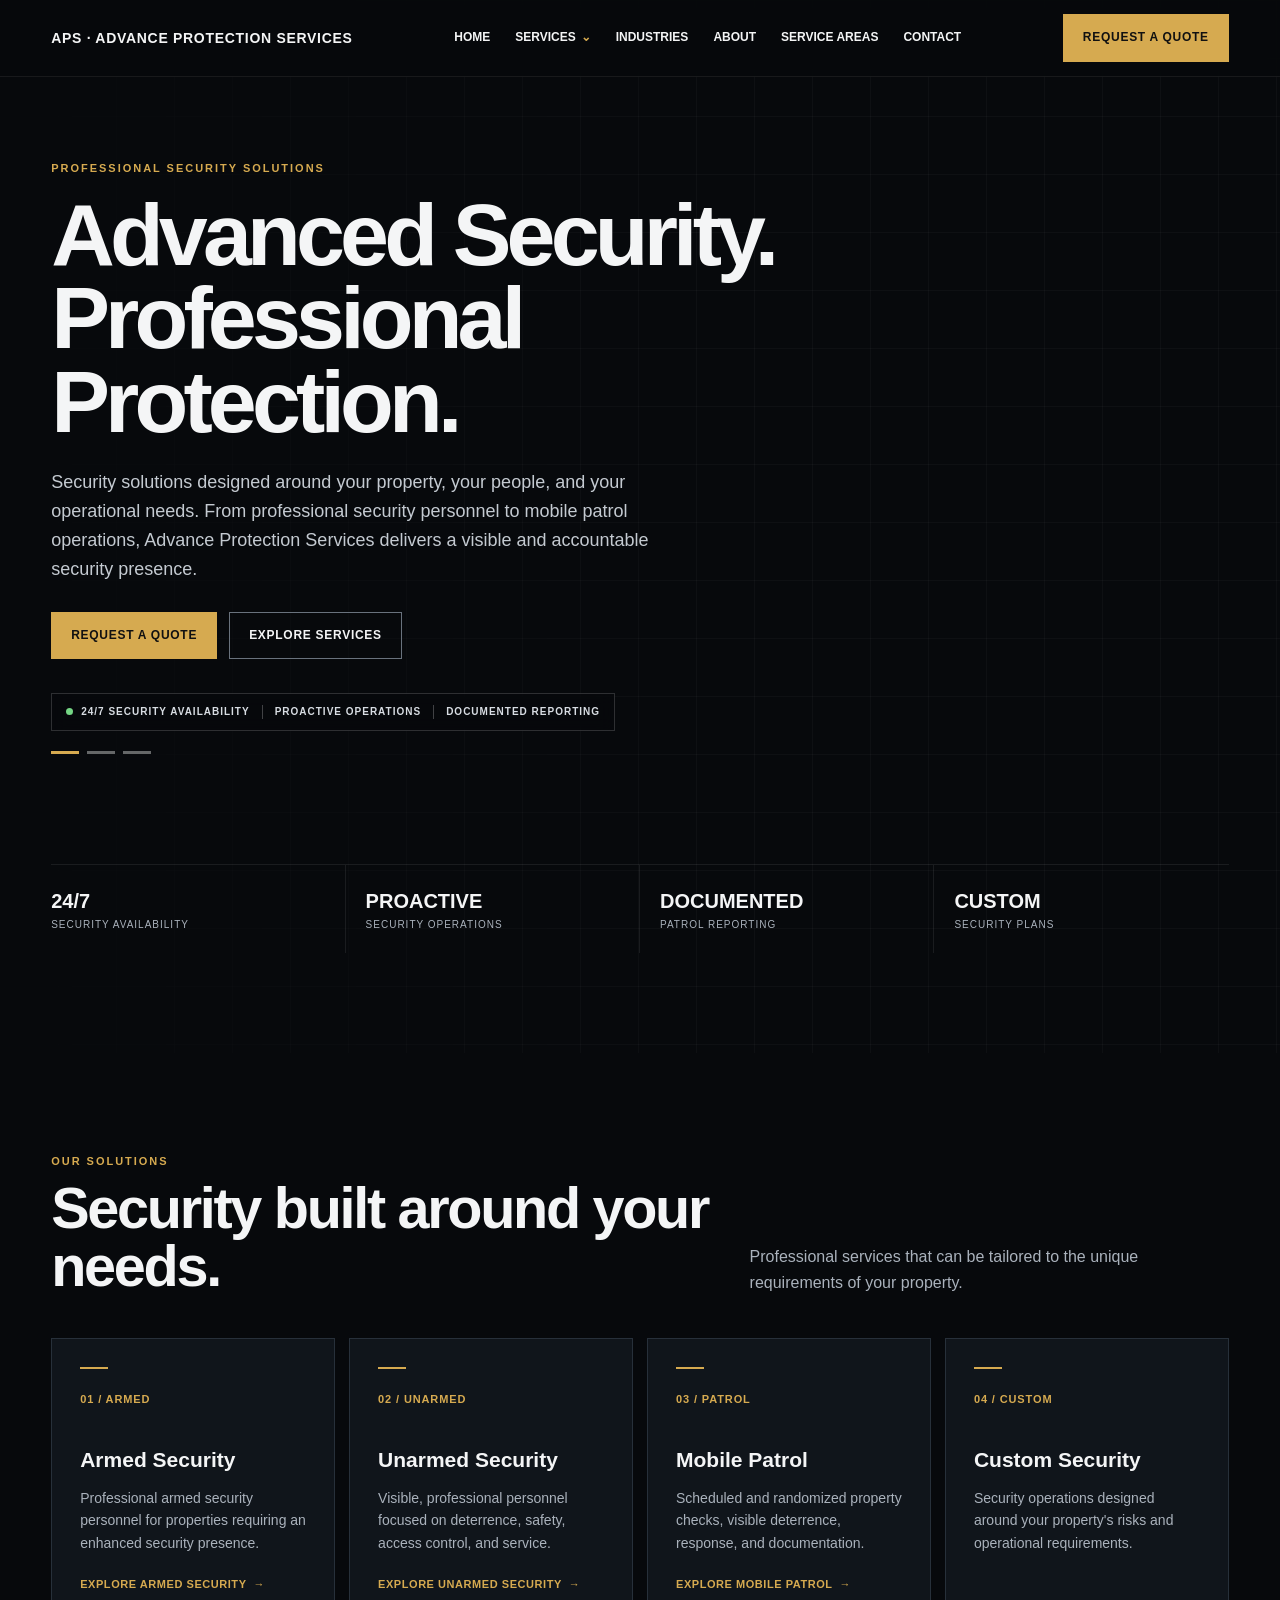
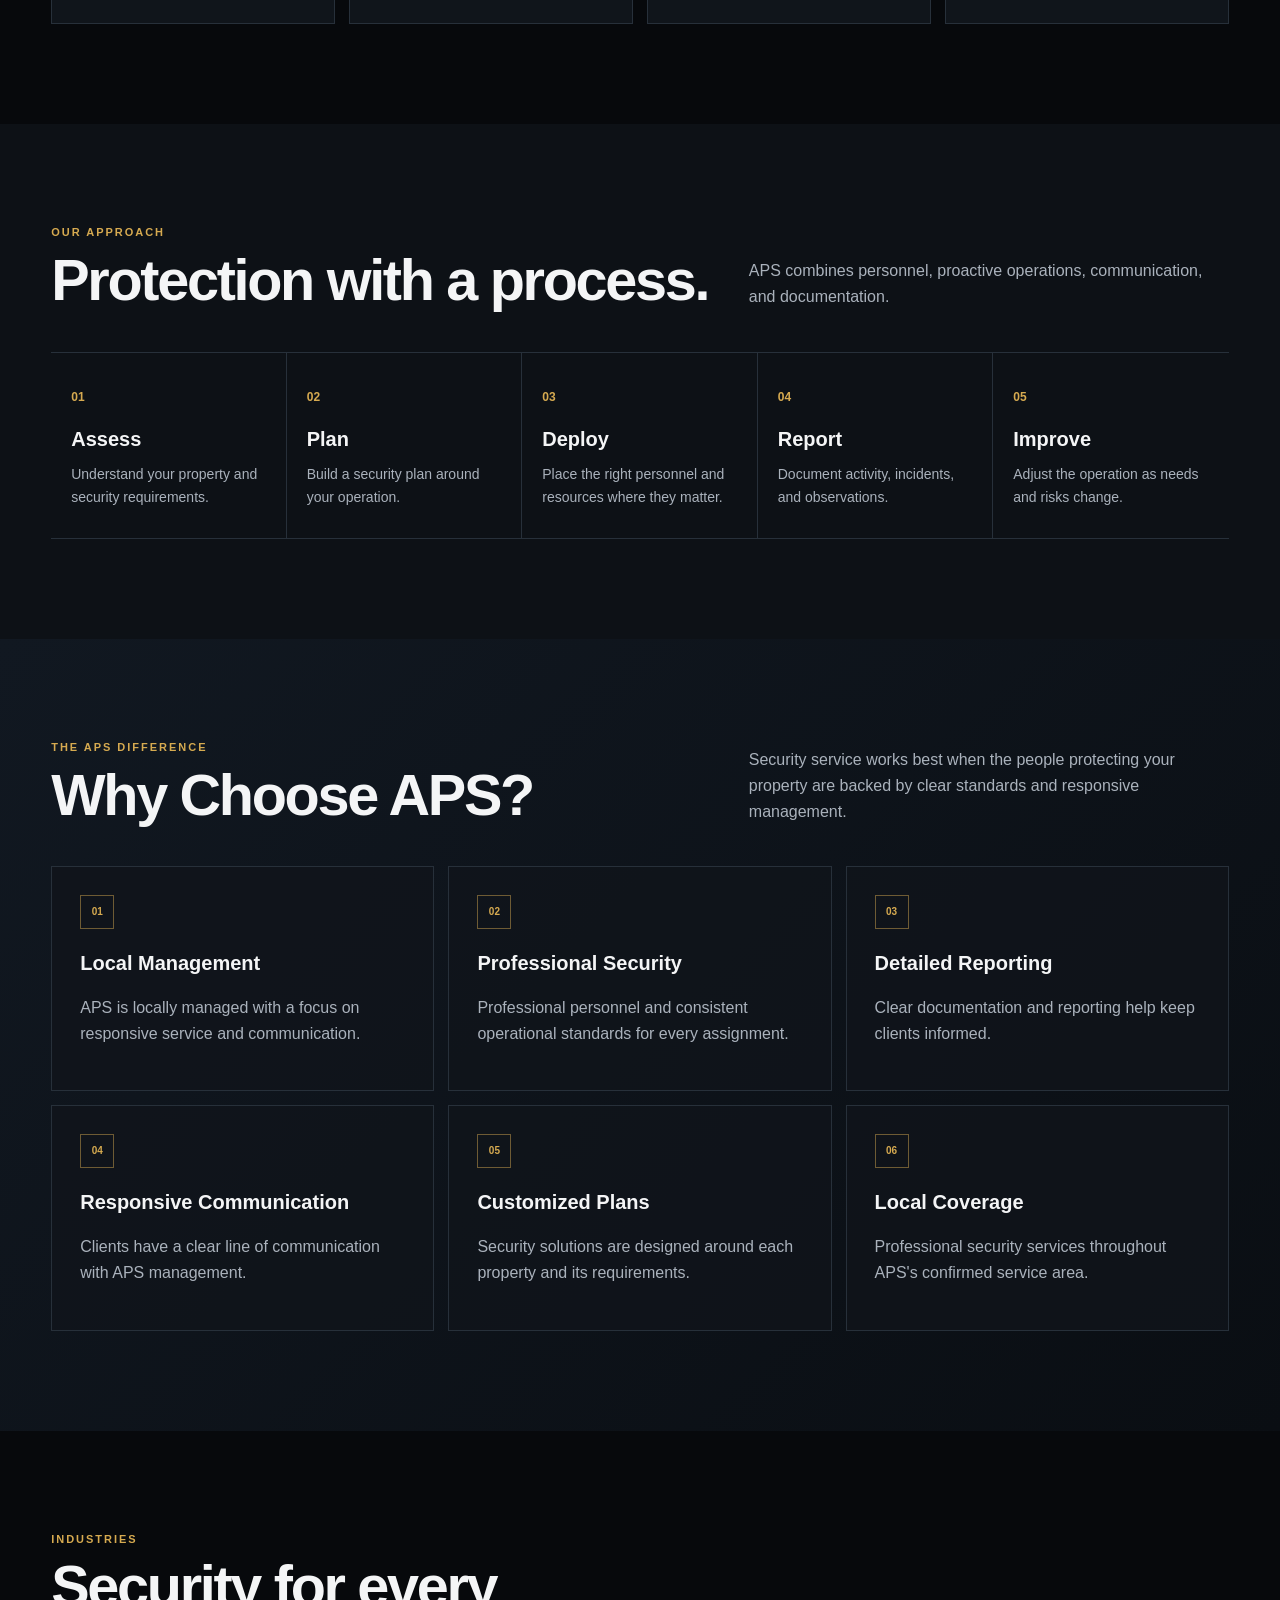
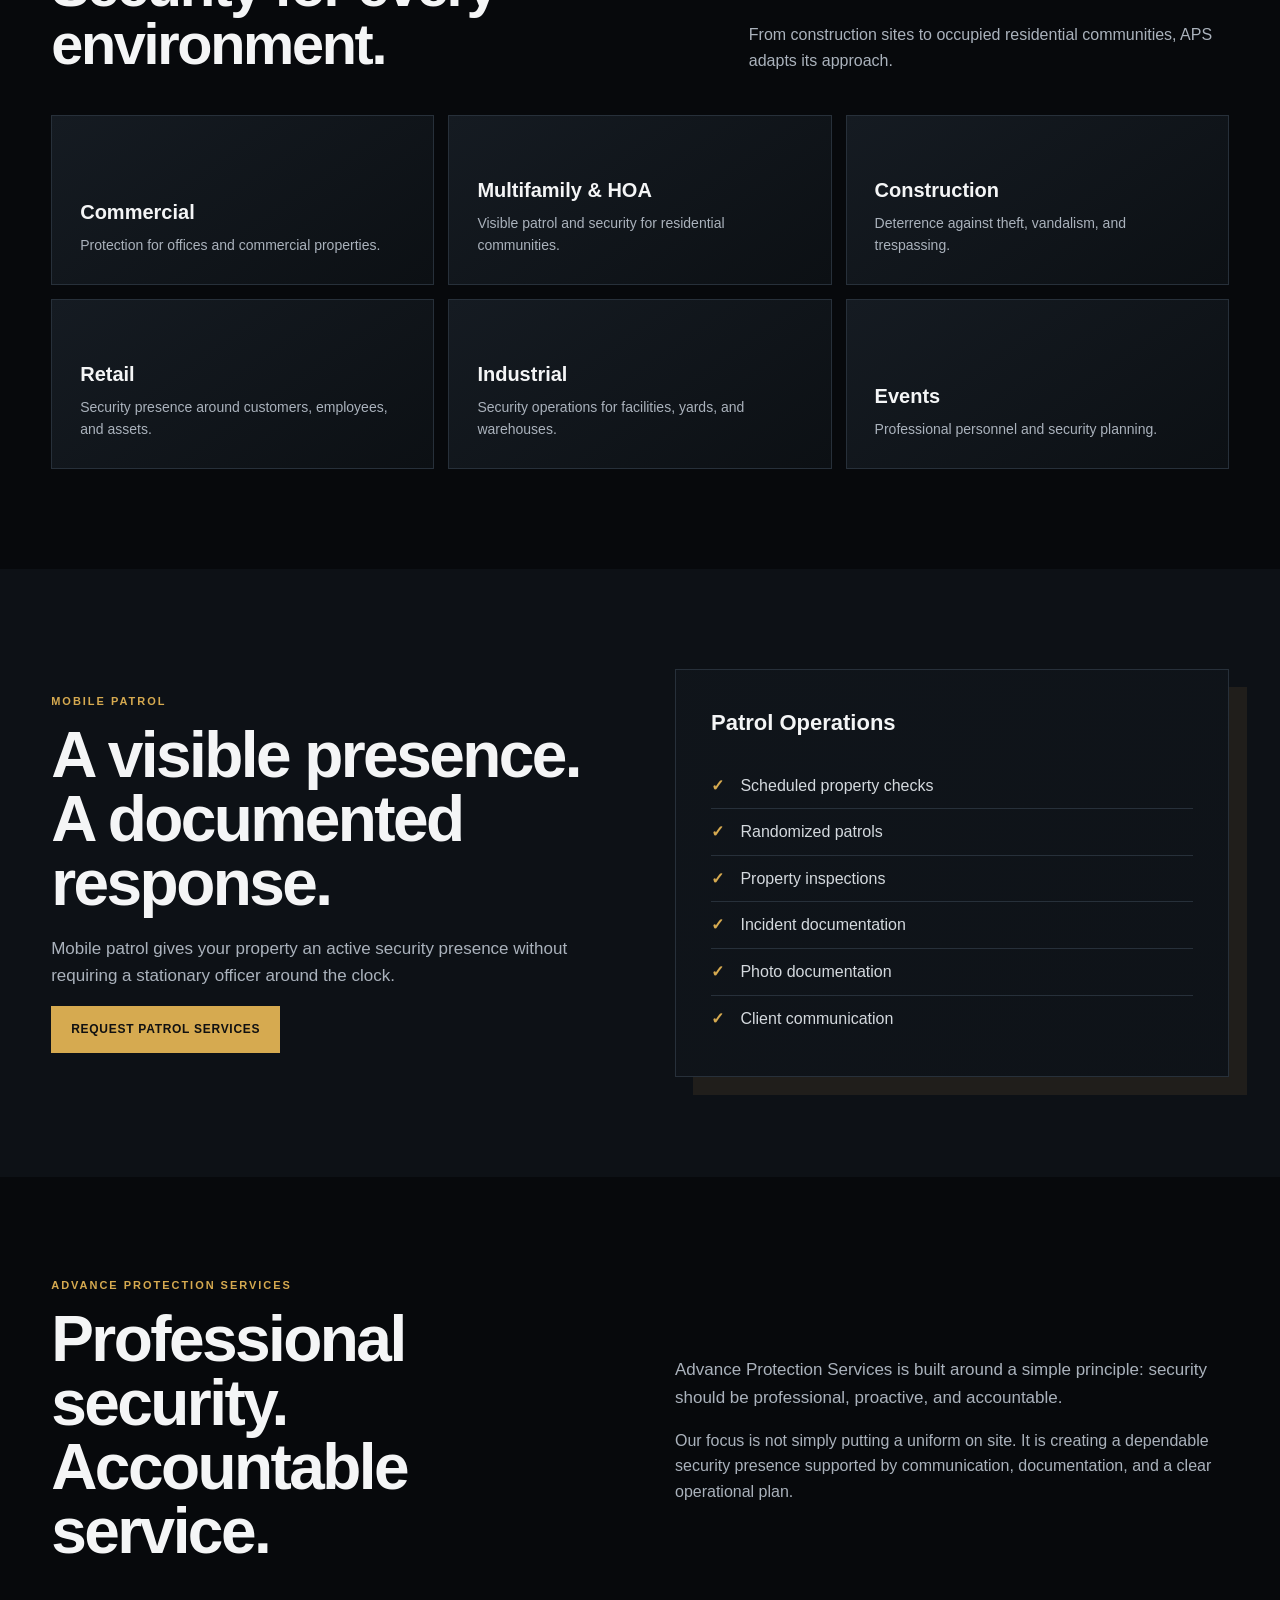
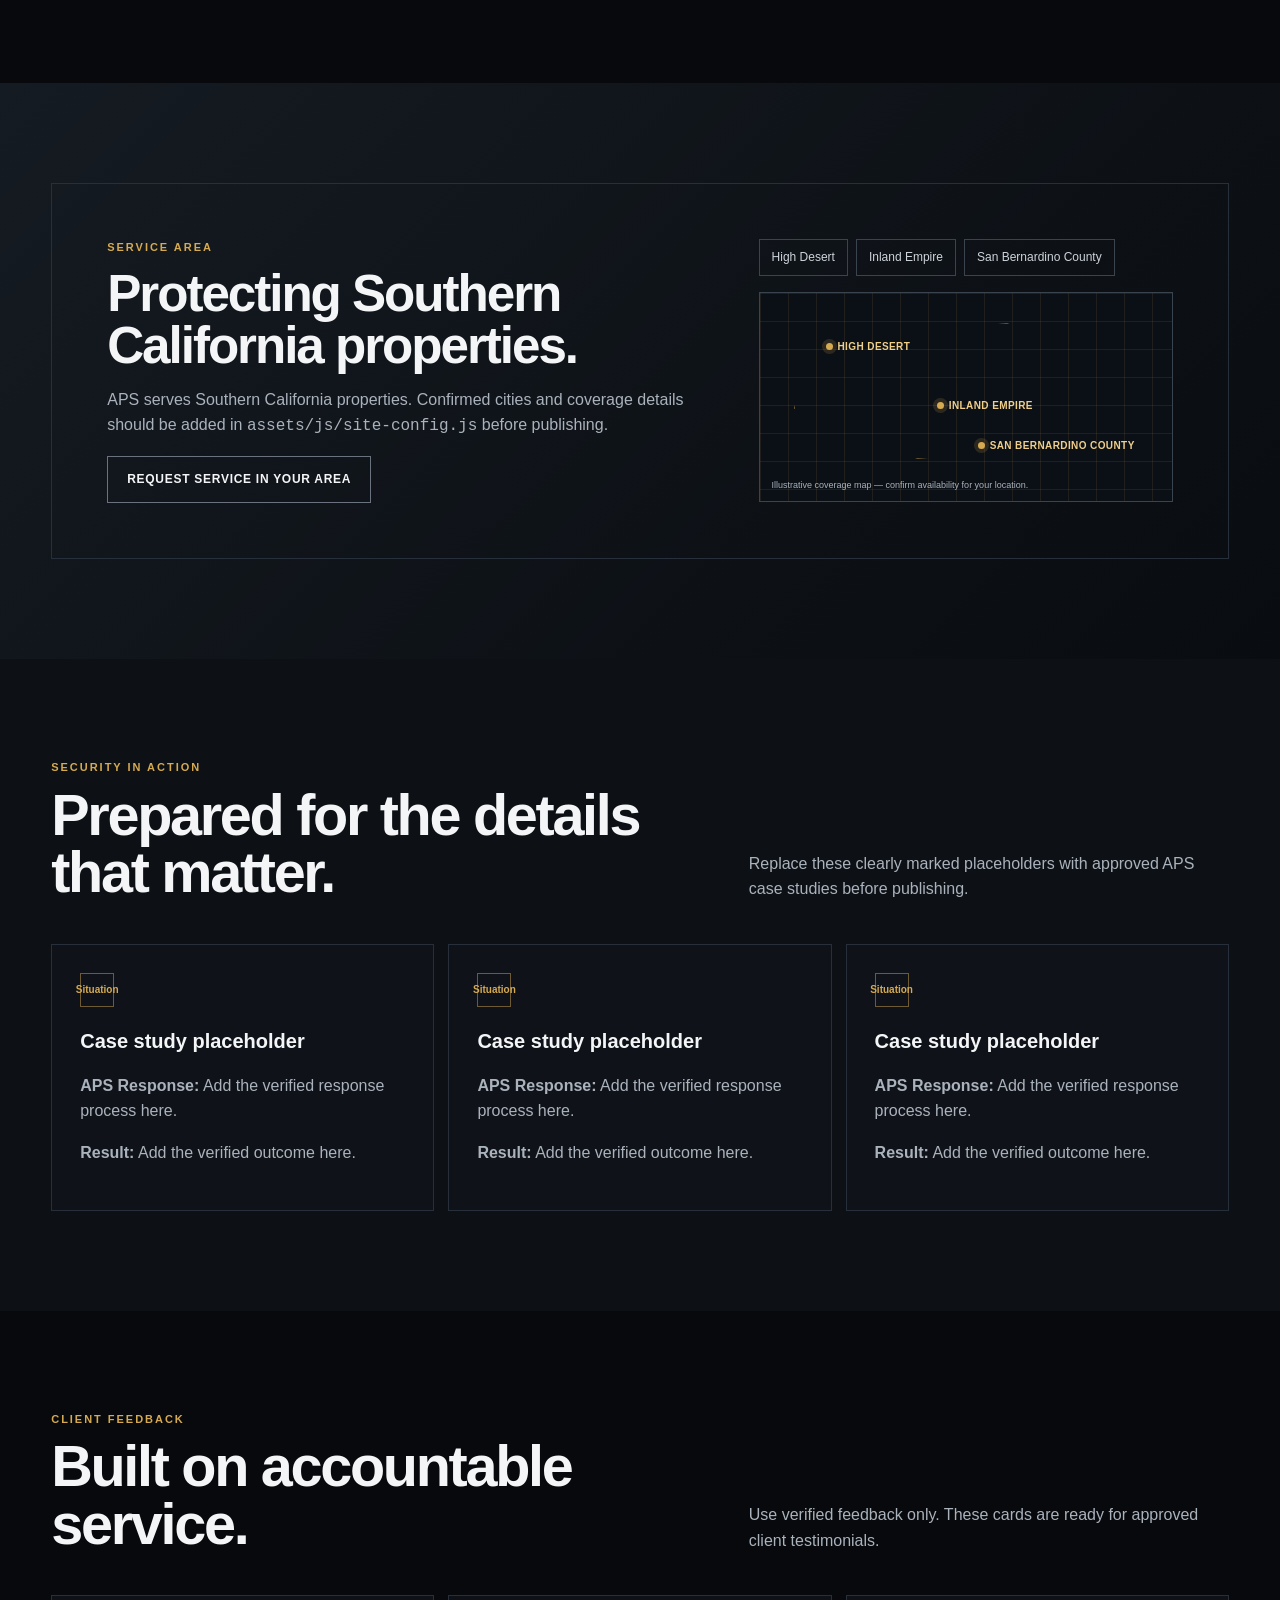
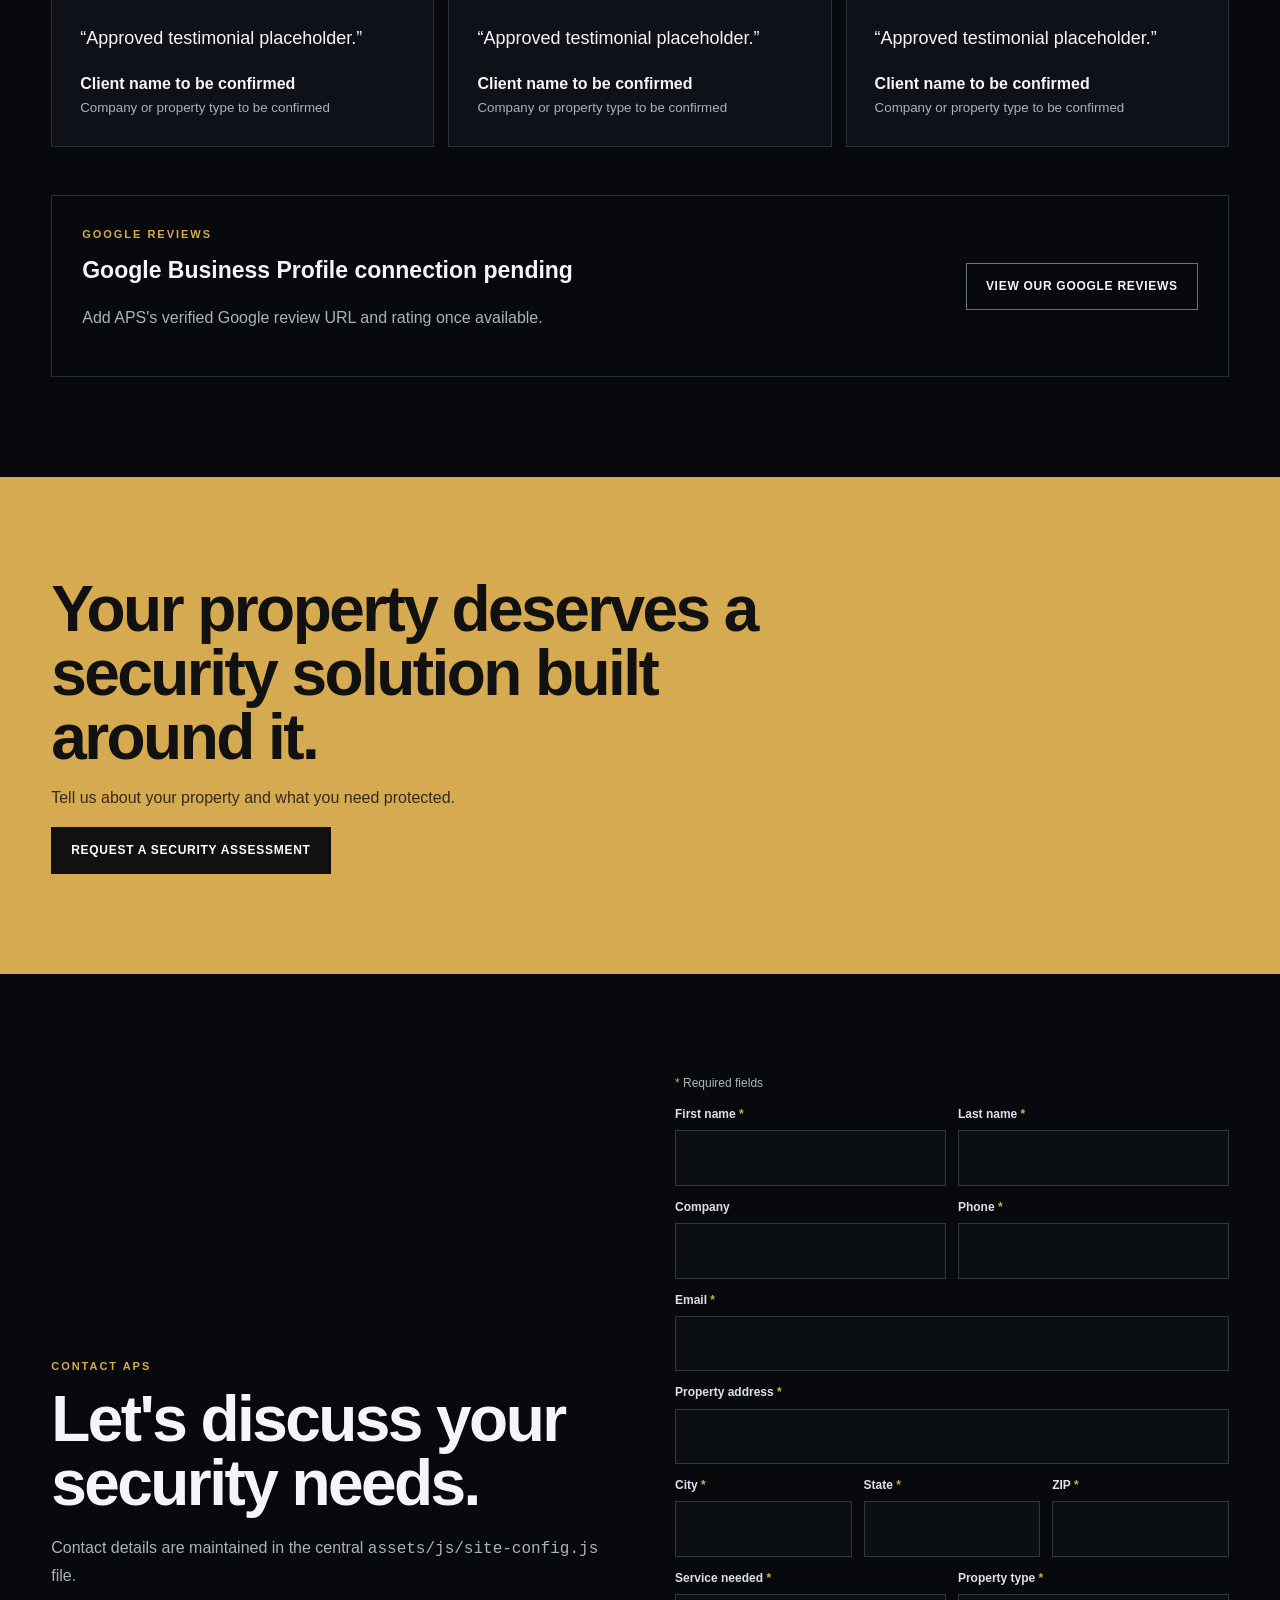
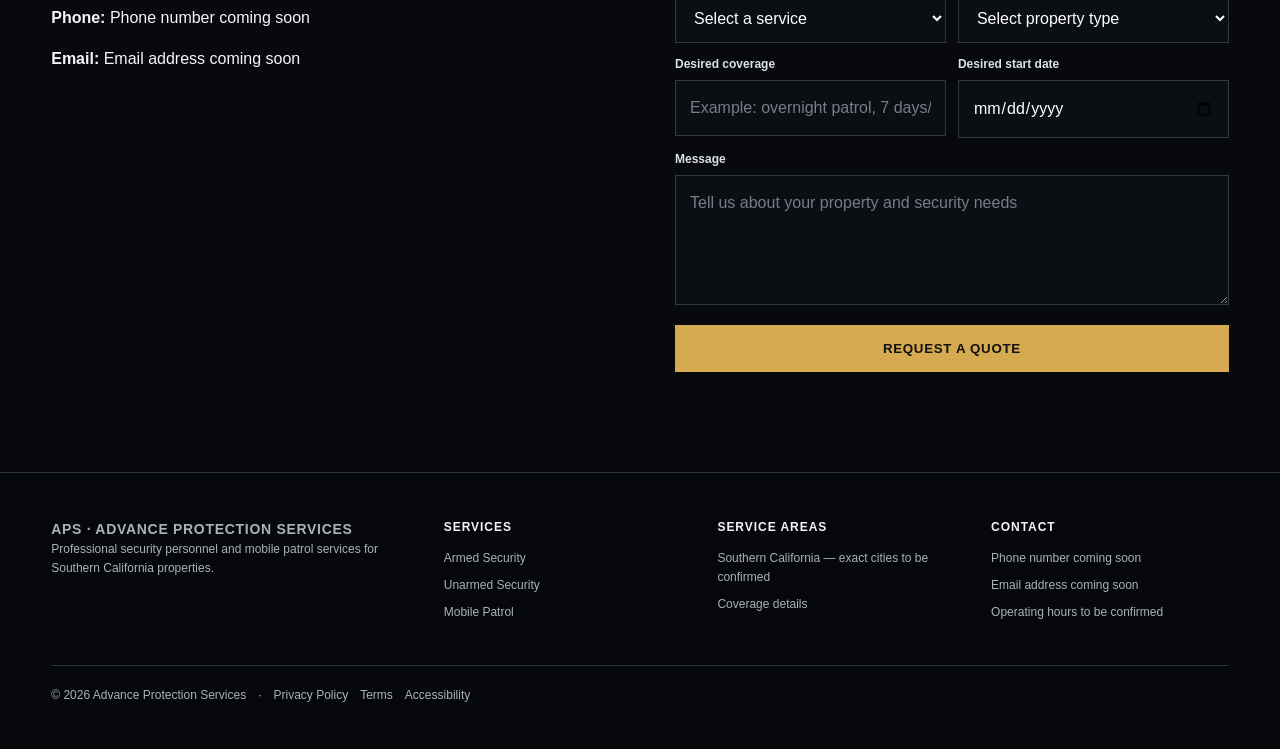
==== commit 918fe12c: "Changes 0.5" ====
--- a/index.html
+++ b/index.html
@@ -70,7 +70,12 @@
              HERO
         ====================================================== -->
 
-        <section class="hero" id="home">
+        <section class="hero" id="home" data-hero-carousel>
+            <div class="hero-slides" aria-hidden="true">
+                <span class="hero-slide is-active" style="--hero-image: url('https://images.unsplash.com/photo-1760246964044-1384f71665b9?auto=format&amp;fit=crop&amp;fm=jpg&amp;ixlib=rb-4.1.0&amp;q=80&amp;w=2400');"></span>
+                <span class="hero-slide" style="--hero-image: url('https://images.unsplash.com/photo-1769247178314-39230e302d74?auto=format&amp;fit=crop&amp;fm=jpg&amp;ixlib=rb-4.1.0&amp;q=80&amp;w=2400');"></span>
+                <span class="hero-slide" style="--hero-image: url('https://images.unsplash.com/photo-1768752435475-2e55baeed00f?auto=format&amp;fit=crop&amp;fm=jpg&amp;ixlib=rb-4.1.0&amp;q=80&amp;w=2400');"></span>
+            </div>
             <div class="wrap">
 
                 <div class="eyebrow">
@@ -115,6 +120,12 @@
                     <span class="status-item">Documented Reporting</span>
                 </div>
 
+                <div class="hero-carousel-controls" aria-label="Hero image controls">
+                    <button class="is-active" type="button" data-hero-slide="0"><span class="sr-only">Show commercial property image</span></button>
+                    <button type="button" data-hero-slide="1"><span class="sr-only">Show construction site image</span></button>
+                    <button type="button" data-hero-slide="2"><span class="sr-only">Show industrial property image</span></button>
+                </div>
+
 
                 <!-- Hero Statistics -->
 
--- a/assets/css/styles.css
+++ b/assets/css/styles.css
@@ -372,6 +372,22 @@
     position: relative;
 
     overflow: hidden;
+
+    background: #07090c;
+}
+
+.hero-slides {
+    position: absolute;
+    inset: 0;
+
+    z-index: 0;
+}
+
+.hero-slide {
+    position: absolute;
+    inset: 0;
+
+    opacity: 0;
 
     background:
         linear-gradient(
@@ -380,10 +396,13 @@
             rgba(7, 9, 12, 0.67) 48%,
             rgba(7, 9, 12, 0.18) 100%
         ),
-        url("https://images.unsplash.com/photo-1760246964044-1384f71665b9?auto=format&fit=crop&fm=jpg&ixlib=rb-4.1.0&q=80&w=2400");
-
-    background-position: center;
-    background-size: cover;
+        var(--hero-image) center / cover;
+
+    transition: opacity 1.2s ease;
+}
+
+.hero-slide.is-active {
+    opacity: 1;
 }
 
 .hero::before {
@@ -391,6 +410,8 @@
 
     position: absolute;
     inset: 0;
+
+    z-index: 1;
 
     background-image:
         linear-gradient(rgba(255, 255, 255, 0.055) 1px, transparent 1px),
@@ -404,7 +425,7 @@
 
 .hero .wrap {
     position: relative;
-    z-index: 1;
+    z-index: 2;
 }
 
 .hero h1 {
@@ -472,6 +493,33 @@
 
     letter-spacing: 0.1em;
     text-transform: uppercase;
+}
+
+.hero-carousel-controls {
+    display: flex;
+    gap: 8px;
+
+    margin-top: 20px;
+}
+
+.hero-carousel-controls button {
+    width: 28px;
+    height: 3px;
+
+    padding: 0;
+
+    background: rgba(255, 255, 255, 0.38);
+    border: 0;
+    cursor: pointer;
+}
+
+.hero-carousel-controls button.is-active {
+    background: var(--gold);
+}
+
+.hero-carousel-controls button:focus-visible {
+    outline: 2px solid var(--text);
+    outline-offset: 4px;
 }
 
 .status-item {
